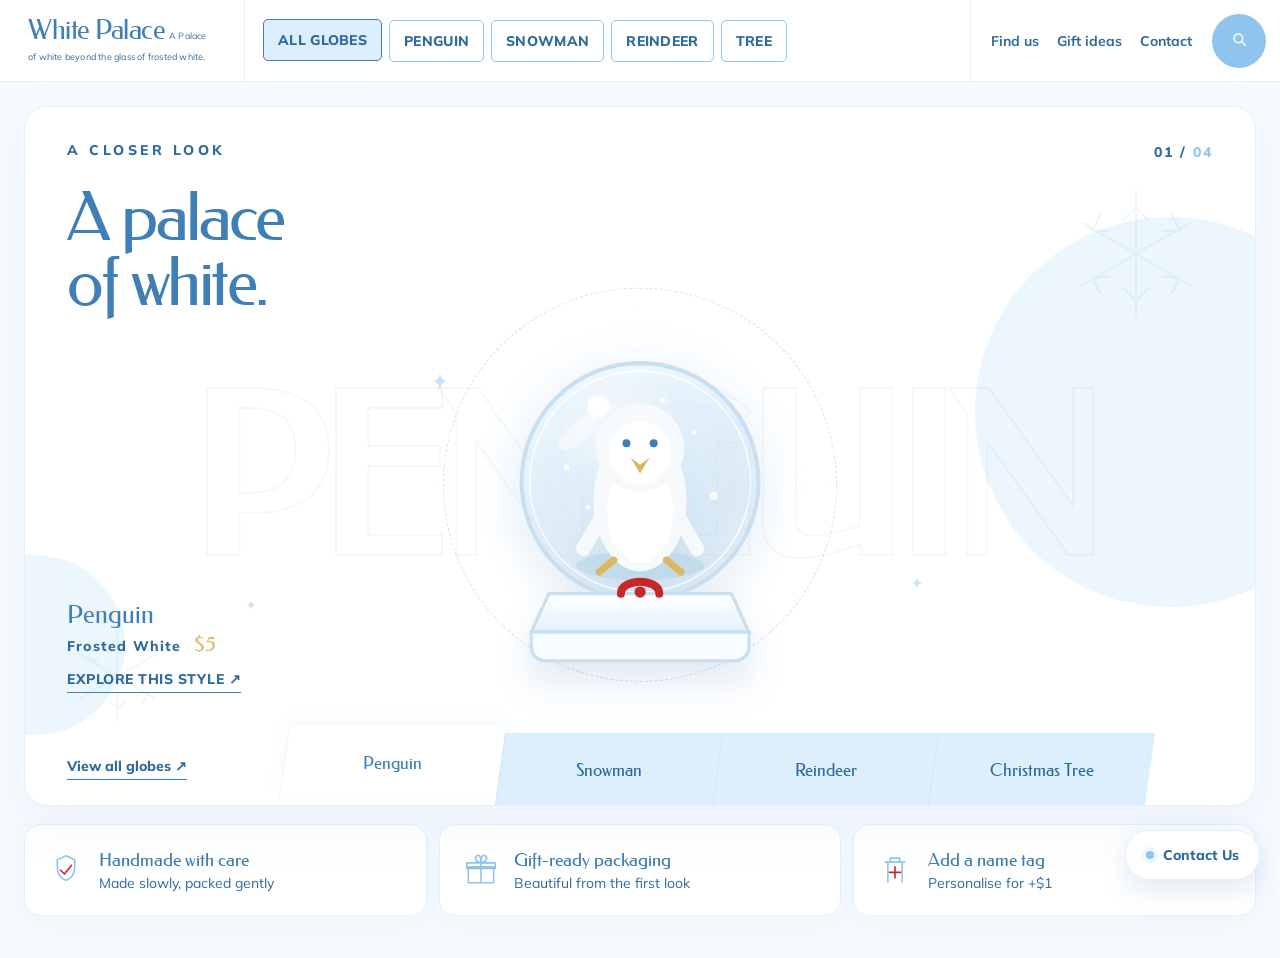
==== index.html @ bd2ee384 "Initial Commit" ====
<!DOCTYPE html>
<html lang="en">
<head>
  <meta charset="UTF-8">
  <meta name="viewport" content="width=device-width, initial-scale=1.0">
  <meta name="theme-color" content="#F7FBFF">
  <title>White Palace | Handmade Snow Globes</title>

  <!-- Google Fonts: edit these names if you choose different fonts -->
  <link rel="preconnect" href="https://fonts.googleapis.com">
  <link rel="preconnect" href="https://fonts.gstatic.com" crossorigin>
  <link href="https://fonts.googleapis.com/css2?family=Federo&family=Mulish:wght@400;600;700;800&display=swap" rel="stylesheet">

  <style>
    /* =========================================================
       EDIT COLOURS HERE
       ========================================================= */
    :root {
      --page: #F7FBFF;
      --white: #FFFFFF;
      --text: #3F7FB5;
      --text-small: #2F6A9C;
      --accent: #8FC4EE;
      --pale: #DDEEFC;
      --border: #E3F1FC;
      --red: #C62828;
      --gold: #D9B85F;
      --nav-height: 82px;
    }

    * { box-sizing: border-box; }

    html { scroll-behavior: smooth; }

    body {
      margin: 0;
      min-width: 320px;
      min-height: 100vh;
      overflow-x: hidden;
      background: var(--page);
      color: var(--text);
      font-family: "Mulish", Arial, sans-serif;
      font-size: 16px;
      -webkit-font-smoothing: antialiased;
    }

    button, select, a { font: inherit; }
    button, a, select { -webkit-tap-highlight-color: transparent; }
    a { color: inherit; text-decoration: none; }

    :focus-visible {
      outline: 3px solid rgba(143, 196, 238, 0.72);
      outline-offset: 3px;
    }

    /* Falling snow */
    .page-snow {
      position: fixed;
      inset: 0;
      z-index: 20;
      overflow: hidden;
      pointer-events: none;
    }

    .page-snow i {
      position: absolute;
      top: -18px;
      left: var(--left);
      width: var(--size);
      height: var(--size);
      border-radius: 50%;
      background: rgba(255, 255, 255, 0.95);
      box-shadow: 0 0 7px rgba(143, 196, 238, 0.7);
      animation: fall var(--duration) linear infinite;
      animation-delay: var(--delay);
    }

    .page-snow i:nth-child(3n) { background: rgba(143, 196, 238, 0.72); }

    @keyframes fall {
      to { transform: translate3d(var(--drift), 105vh, 0) rotate(180deg); }
    }

    /* =========================================================
       TOP NAVIGATION
       ========================================================= */
    .topbar {
      position: relative;
      z-index: 30;
      height: var(--nav-height);
      display: flex;
      align-items: stretch;
      background: rgba(255, 255, 255, 0.94);
      border-bottom: 1px solid var(--border);
    }

    .brand {
      width: 245px;
      min-width: 245px;
      display: grid;
      align-content: center;
      justify-content: start;
      padding: 0 28px;
      border-right: 1px solid var(--border);
    }

    .brand-name {
      color: var(--text);
      font-family: "Federo", Georgia, serif;
      font-size: 27px;
      line-height: 1;
      letter-spacing: -0.5px;
      white-space: nowrap;
    }

    .brand-slogan {
      max-width: 190px;
      margin-top: 7px;
      color: var(--text-small);
      font-size: 9px;
      line-height: 1.25;
      letter-spacing: 0.2px;
    }

    .category-nav {
      display: flex;
      align-items: center;
      gap: 7px;
      padding: 0 18px;
      overflow-x: auto;
      scrollbar-width: none;
    }

    .category-nav::-webkit-scrollbar { display: none; }

    .nav-box {
      height: 42px;
      padding: 0 14px;
      border: 1px solid var(--accent);
      border-radius: 5px;
      background: var(--white);
      color: var(--text-small);
      font-size: 14px;
      font-weight: 800;
      letter-spacing: 0.3px;
      white-space: nowrap;
      cursor: pointer;
      transition: 180ms ease;
    }

    .nav-box:hover,
    .nav-box.active {
      border-color: var(--text);
      background: var(--pale);
      color: var(--text-small);
      transform: translateY(-1px);
    }

    .utility {
      margin-left: auto;
      display: flex;
      align-items: stretch;
    }

    .utility-links {
      display: flex;
      align-items: center;
      gap: 18px;
      padding: 0 20px;
      border-left: 1px solid var(--border);
    }

    .utility-links a {
      color: var(--text-small);
      font-size: 14px;
      font-weight: 700;
      white-space: nowrap;
      transition: color 180ms ease;
    }

    .utility-links a:hover { color: var(--text); }

    .search {
      width: 54px;
      height: 54px;
      align-self: center;
      margin-right: 14px;
      border: 0;
      border-radius: 50%;
      background: var(--accent);
      color: var(--white);
      cursor: pointer;
      font-size: 21px;
      transition: 180ms ease;
    }

    .search:hover {
      background: #74b2e5;
      transform: rotate(-8deg) scale(1.04);
    }

    /* =========================================================
       HERO
       ========================================================= */
    .hero {
      position: relative;
      z-index: 2;
      width: calc(100% - 48px);
      max-width: 1440px;
      height: 700px;
      margin: 24px auto 0;
      overflow: hidden;
      border: 1px solid var(--border);
      border-radius: 24px;
      background: var(--white);
      box-shadow: 0 18px 55px rgba(74, 139, 188, 0.08);
    }

    .hero-circle,
    .hero-circle-small {
      position: absolute;
      z-index: 0;
      border-radius: 50%;
      background: rgba(221, 238, 252, 0.55);
    }

    .hero-circle {
      width: 390px;
      height: 390px;
      right: -110px;
      top: 110px;
    }

    .hero-circle-small {
      width: 180px;
      height: 180px;
      left: -80px;
      bottom: 70px;
    }

    .corner-snowflake {
      position: absolute;
      z-index: 1;
      width: 150px;
      height: 150px;
      color: var(--accent);
      opacity: 0.14;
      pointer-events: none;
    }

    .corner-snowflake.top { top: 72px; right: 44px; }
    .corner-snowflake.bottom { bottom: 76px; left: 40px; width: 105px; height: 105px; }

    .sparkle {
      position: absolute;
      z-index: 1;
      width: 18px;
      height: 18px;
      opacity: 0.5;
    }

    .sparkle.one { left: 33%; top: 38%; }
    .sparkle.two { right: 27%; bottom: 31%; width: 12px; height: 12px; }
    .sparkle.three { left: 18%; bottom: 28%; width: 10px; height: 10px; }

    .hero-label {
      position: absolute;
      z-index: 8;
      top: 34px;
      left: 42px;
      color: var(--text-small);
      font-size: 14px;
      font-weight: 800;
      letter-spacing: 3.5px;
    }

    .headline {
      position: absolute;
      z-index: 8;
      top: 78px;
      left: 42px;
      max-width: 580px;
      margin: 0;
      color: var(--text);
      font-family: "Federo", Georgia, serif;
      font-size: clamp(48px, 5.2vw, 78px);
      line-height: 0.98;
      font-weight: 400;
      letter-spacing: -2.5px;
    }

    .counter {
      position: absolute;
      z-index: 8;
      top: 36px;
      right: 42px;
      color: var(--text-small);
      font-size: 14px;
      font-weight: 800;
      letter-spacing: 2px;
    }

    .counter span:last-child { color: var(--accent); }

    .outline-word {
      position: absolute;
      z-index: 1;
      left: 50%;
      top: 54%;
      margin: 0;
      transform: translate(-50%, -50%);
      color: transparent;
      -webkit-text-stroke: 2px rgba(63, 127, 181, 0.055);
      font-family: "Federo", Georgia, serif;
      font-size: clamp(150px, 17vw, 260px);
      line-height: 1;
      letter-spacing: -10px;
      text-transform: uppercase;
      white-space: nowrap;
      user-select: none;
      transition: opacity 280ms ease, transform 420ms cubic-bezier(.2,.7,.2,1);
    }

    .outline-word.changing {
      opacity: 0;
      transform: translate(-50%, -44%);
    }

    .product-stage {
      position: absolute;
      z-index: 4;
      left: 50%;
      top: 50%;
      width: 410px;
      height: 410px;
      transform: translate(-50%, -43%);
      display: grid;
      place-items: center;
    }

    .glow {
      position: absolute;
      width: 78%;
      aspect-ratio: 1;
      border-radius: 50%;
      background: radial-gradient(circle,
        rgba(177, 214, 240, 0.48) 0,
        rgba(221, 238, 252, 0.28) 48%,
        transparent 72%);
      filter: blur(8px);
    }

    .dial {
      position: absolute;
      inset: 2%;
      border: 1px dashed rgba(63, 127, 181, 0.23);
      border-radius: 50%;
    }

    .dial::before,
    .dial::after {
      content: "";
      position: absolute;
      top: 50%;
      left: -8px;
      width: calc(100% + 16px);
      height: 1px;
      background: repeating-linear-gradient(90deg,
        rgba(63,127,181,0.24) 0 1px,
        transparent 1px 23px);
    }

    .dial::after { transform: rotate(90deg); }

    .globe-art {
      position: relative;
      z-index: 3;
      width: 82%;
      height: 82%;
      display: grid;
      place-items: center;
      transition: opacity 260ms ease, transform 420ms cubic-bezier(.2,.7,.2,1);
      filter: drop-shadow(0 20px 18px rgba(63, 127, 181, 0.16));
    }

    .globe-art.changing {
      opacity: 0;
      transform: translateY(14px) scale(0.96);
    }

    .globe-art svg {
      width: 100%;
      height: 100%;
      overflow: visible;
    }

    .globe-art img {
      width: 100%;
      height: 100%;
      object-fit: contain;
    }

    .product-info {
      position: absolute;
      z-index: 8;
      left: 42px;
      bottom: 112px;
      min-width: 260px;
    }

    .product-name {
      display: block;
      margin-bottom: 5px;
      color: var(--text);
      font-family: "Federo", Georgia, serif;
      font-size: 25px;
      line-height: 1;
    }

    .product-meta {
      display: flex;
      align-items: baseline;
      gap: 12px;
      margin-bottom: 12px;
      color: var(--text-small);
    }

    .variant {
      font-size: 14px;
      font-weight: 800;
      letter-spacing: 1.2px;
    }

    .price {
      color: var(--gold);
      font-family: "Federo", Georgia, serif;
      font-size: 21px;
    }

    .explore {
      display: inline-block;
      padding-bottom: 4px;
      border-bottom: 1px solid var(--text);
      color: var(--text-small);
      font-size: 14px;
      font-weight: 800;
      letter-spacing: 0.5px;
      transition: 180ms ease;
    }

    .explore:hover {
      color: var(--text);
      border-color: var(--accent);
    }

    /* Bottom slanted tabs */
    .bottom-area {
      position: absolute;
      z-index: 10;
      left: 0;
      right: 0;
      bottom: 0;
    }

    .tabs {
      width: calc(79% - 105px);
      height: 72px;
      margin-left: 21%;
      margin-right: 105px;
      display: grid;
      grid-template-columns: repeat(4, 1fr);
    }

    .tab {
      position: relative;
      border: 0;
      border-left: 1px solid rgba(63,127,181,0.08);
      margin: 0;
      background: var(--pale);
      color: var(--text-small);
      cursor: pointer;
      font-family: "Federo", Georgia, serif;
      font-size: 17px;
      text-align: center;
      transform: skewX(-8deg);
      transition: 180ms ease;
    }

    .tab span {
      display: block;
      transform: skewX(8deg);
    }

    .tab:hover { background: #CDE3F8; }

    .tab.active {
      background: var(--white);
      color: var(--text);
      transform: skewX(-8deg) translateY(-7px);
      box-shadow: 0 -6px 18px rgba(63,127,181,0.05);
    }

    .view-all {
      position: absolute;
      z-index: 12;
      left: 42px;
      bottom: 25px;
      color: var(--text-small);
      font-size: 14px;
      font-weight: 800;
      border-bottom: 1px solid var(--text);
      padding-bottom: 4px;
      transition: 180ms ease;
    }

    .view-all:hover { color: var(--text); border-color: var(--accent); }

    .contact {
      position: fixed;
      z-index: 50;
      right: 20px;
      bottom: 20px;
      height: 50px;
      display: flex;
      align-items: center;
      gap: 9px;
      padding: 0 20px;
      border: 1px solid var(--border);
      border-radius: 28px;
      background: var(--white);
      color: var(--text-small);
      box-shadow: 0 10px 28px rgba(63,127,181,0.16);
      font-size: 14px;
      font-weight: 800;
      cursor: pointer;
      transition: 180ms ease;
    }

    .contact::before {
      content: "";
      width: 8px;
      height: 8px;
      border-radius: 50%;
      background: var(--accent);
      box-shadow: 0 0 0 4px rgba(143,196,238,0.16);
    }

    .contact:hover { transform: translateY(-3px); border-color: var(--accent); }

    /* =========================================================
       FEATURE CARDS
       ========================================================= */
    .features {
      width: calc(100% - 48px);
      max-width: 1440px;
      margin: 18px auto 42px;
      display: grid;
      grid-template-columns: repeat(3, 1fr);
      gap: 12px;
    }

    .feature-card {
      min-height: 92px;
      display: flex;
      align-items: center;
      gap: 14px;
      padding: 18px 22px;
      border: 1px solid var(--border);
      border-radius: 16px;
      background: var(--white);
      color: var(--text-small);
      box-shadow: 0 10px 28px rgba(63,127,181,0.05);
    }

    .feature-card svg {
      width: 38px;
      height: 38px;
      flex: 0 0 auto;
      color: var(--accent);
    }

    .feature-card strong {
      display: block;
      color: var(--text);
      font-family: "Federo", Georgia, serif;
      font-size: 18px;
      font-weight: 400;
    }

    .feature-card span {
      display: block;
      margin-top: 3px;
      font-size: 14px;
    }

    @media (max-width: 1180px) {
      .brand { width: 210px; min-width: 210px; padding-inline: 20px; }
      .brand-slogan { max-width: 170px; }
      .category-nav { padding-inline: 10px; }
      .nav-box { padding-inline: 9px; }
      .utility-links { gap: 12px; padding-inline: 12px; }
      .headline { font-size: clamp(48px, 6.2vw, 70px); }
    }

    @media (max-width: 980px) {
      .topbar { height: auto; min-height: var(--nav-height); flex-wrap: wrap; }
      .brand { height: var(--nav-height); }
      .category-nav { order: 3; width: 100%; height: 54px; border-top: 1px solid var(--border); }
      .utility { height: var(--nav-height); }
      .utility-links { display: none; }
      .hero { height: 720px; }
      .headline { max-width: 440px; }
      .product-stage { top: 52%; }
      .tabs { width: calc(100% - 105px); margin-left: 0; }
    }

    @media (max-width: 700px) {
      :root { --nav-height: 70px; }
      .topbar { position: relative; }
      .brand { width: 180px; min-width: 180px; padding-left: 16px; }
      .brand-name { font-size: 23px; }
      .brand-slogan { max-width: 150px; font-size: 8px; }
      .search { width: 48px; height: 48px; margin-right: 10px; }
      .nav-box { height: 38px; font-size: 14px; }

      .hero {
        width: calc(100% - 20px);
        height: 760px;
        margin-top: 10px;
        border-radius: 18px;
      }
      .hero-label { top: 26px; left: 22px; }
      .counter { top: 27px; right: 22px; }
      .headline {
        top: 66px;
        left: 22px;
        max-width: 330px;
        font-size: 48px;
        letter-spacing: -1.5px;
      }
      .corner-snowflake.top { width: 100px; height: 100px; right: 10px; }
      .outline-word { top: 48%; font-size: clamp(105px, 31vw, 150px); }
      .product-stage {
        top: 47%;
        width: 360px;
        height: 360px;
      }
      .product-info {
        left: 22px;
        bottom: 104px;
      }
      .tabs {
        width: 100%;
        height: 64px;
        margin: 0;
        padding-right: 125px;
      }
      .tab { font-size: 14px; }
      .view-all { left: 22px; bottom: 20px; }
      .features {
        width: calc(100% - 20px);
        grid-template-columns: 1fr;
      }
    }

    @media (max-width: 420px) {
      .brand { width: 160px; min-width: 160px; }
      .brand-name { font-size: 20px; }
      .brand-slogan { max-width: 140px; }
      .utility { margin-left: auto; }
      .search { width: 44px; height: 44px; }

      .hero { height: 730px; }
      .headline {
        max-width: 310px;
        font-size: 42px;
      }
      .product-stage {
        top: 48%;
        width: 330px;
        height: 330px;
      }
      .product-info { bottom: 94px; }
      .product-name { font-size: 22px; }
      .variant { font-size: 12px; }
      .tabs {
        height: 58px;
        padding-right: 125px;
      }
      .tab { font-size: 11px; }
      .view-all { display: none; }
      .contact {
        right: 10px;
        bottom: 10px;
        height: 46px;
        padding-inline: 15px;
      }
    }

    @media (prefers-reduced-motion: reduce) {
      html { scroll-behavior: auto; }
      .page-snow { display: none; }
      .globe-art, .outline-word, .tab { transition: none; }
    }
  </style>
</head>

<body>
  <!-- Subtle falling page snow -->
  <div class="page-snow" aria-hidden="true">
    <i style="--left:3%;--size:3px;--duration:13s;--delay:-4s;--drift:25px"></i>
    <i style="--left:9%;--size:5px;--duration:11s;--delay:-8s;--drift:-18px"></i>
    <i style="--left:15%;--size:3px;--duration:15s;--delay:-2s;--drift:34px"></i>
    <i style="--left:21%;--size:4px;--duration:10s;--delay:-7s;--drift:-22px"></i>
    <i style="--left:28%;--size:3px;--duration:14s;--delay:-10s;--drift:16px"></i>
    <i style="--left:34%;--size:5px;--duration:9s;--delay:-3s;--drift:-30px"></i>
    <i style="--left:41%;--size:3px;--duration:16s;--delay:-12s;--drift:28px"></i>
    <i style="--left:48%;--size:4px;--duration:12s;--delay:-5s;--drift:-15px"></i>
    <i style="--left:55%;--size:3px;--duration:14s;--delay:-9s;--drift:33px"></i>
    <i style="--left:62%;--size:5px;--duration:10s;--delay:-1s;--drift:-26px"></i>
    <i style="--left:69%;--size:3px;--duration:15s;--delay:-6s;--drift:20px"></i>
    <i style="--left:76%;--size:4px;--duration:12s;--delay:-11s;--drift:-34px"></i>
    <i style="--left:83%;--size:3px;--duration:9s;--delay:-4s;--drift:27px"></i>
    <i style="--left:91%;--size:5px;--duration:14s;--delay:-8s;--drift:-19px"></i>
    <i style="--left:97%;--size:3px;--duration:11s;--delay:-2s;--drift:30px"></i>
  </div>

  <header class="topbar">
    <!-- EDIT BRAND NAME AND SLOGAN HERE -->
    <a class="brand" href="#" aria-label="White Palace home">
      <div>
        <span class="brand-name">White Palace</span>
        <span class="brand-slogan">A Palace of white beyond the glass of frosted white.</span>
      </div>
    </a>

    <!-- EDIT NAVIGATION LABELS HERE -->
    <nav class="category-nav" aria-label="Globe categories">
      <button class="nav-box active" type="button" data-index="0">ALL GLOBES</button>
      <button class="nav-box" type="button" data-index="0">PENGUIN</button>
      <button class="nav-box" type="button" data-index="1">SNOWMAN</button>
      <button class="nav-box" type="button" data-index="2">REINDEER</button>
      <button class="nav-box" type="button" data-index="3">TREE</button>
    </nav>

    <div class="utility">
      <nav class="utility-links" aria-label="Utility navigation">
        <a href="#find">Find us</a>
        <a href="#gifts">Gift ideas</a>
        <a href="#contact">Contact</a>
      </nav>
      <button class="search" type="button" aria-label="Search">
        <svg width="19" height="19" viewBox="0 0 24 24" fill="none" aria-hidden="true">
          <circle cx="10.5" cy="10.5" r="5.5" stroke="currentColor" stroke-width="1.8"/>
          <path d="M15 15l4.5 4.5" stroke="currentColor" stroke-width="1.8" stroke-linecap="round"/>
        </svg>
      </button>
    </div>
  </header>

  <main>
    <section class="hero" id="hero" aria-label="Featured snow globes">
      <div class="hero-circle" aria-hidden="true"></div>
      <div class="hero-circle-small" aria-hidden="true"></div>

      <!-- Corner line-art snowflakes; edit size, position or opacity in CSS -->
      <svg class="corner-snowflake top" viewBox="0 0 100 100" fill="none" aria-hidden="true">
        <g stroke="currentColor" stroke-width="1.5" stroke-linecap="round">
          <path d="M50 8v84M14 29l72 42M14 71l72-42"/>
          <path d="M50 19l-8 8m8-8l8 8M50 81l-8-8m8 8l8-8M21 34l11 1m-11-1l5-10M79 66l-11-1m11 1l-5 10M21 66l11-1m-11 1l5 10M79 34l-11 1m11-1l-5-10"/>
        </g>
      </svg>
      <svg class="corner-snowflake bottom" viewBox="0 0 100 100" fill="none" aria-hidden="true">
        <g stroke="currentColor" stroke-width="1.5" stroke-linecap="round">
          <path d="M50 8v84M14 29l72 42M14 71l72-42"/>
          <path d="M50 19l-8 8m8-8l8 8M50 81l-8-8m8 8l8-8M21 34l11 1m-11-1l5-10M79 66l-11-1m11 1l-5 10"/>
        </g>
      </svg>

      <svg class="sparkle one" viewBox="0 0 20 20" aria-hidden="true">
        <path d="M10 1c.8 5.7 3.3 8.2 9 9-5.7.8-8.2 3.3-9 9-.8-5.7-3.3-8.2-9-9 5.7-.8 8.2-3.3 9-9z" fill="#8FC4EE"/>
      </svg>
      <svg class="sparkle two" viewBox="0 0 20 20" aria-hidden="true">
        <path d="M10 1c.8 5.7 3.3 8.2 9 9-5.7.8-8.2 3.3-9 9-.8-5.7-3.3-8.2-9-9 5.7-.8 8.2-3.3 9-9z" fill="#8FC4EE"/>
      </svg>
      <svg class="sparkle three" viewBox="0 0 20 20" aria-hidden="true">
        <path d="M10 1c.8 5.7 3.3 8.2 9 9-5.7.8-8.2 3.3-9 9-.8-5.7-3.3-8.2-9-9 5.7-.8 8.2-3.3 9-9z" fill="#8FC4EE"/>
      </svg>

      <!-- EDIT HERO LABEL AND HEADLINE HERE -->
      <div class="hero-label">A CLOSER LOOK</div>
      <h1 class="headline">A palace<br>of white.</h1>
      <div class="counter" aria-live="polite"><span id="counterCurrent">01</span> / <span id="counterTotal">04</span></div>

      <!-- Giant background word; never overlaps the headline -->
      <h2 class="outline-word" id="outlineWord" aria-hidden="true">PENGUIN</h2>

      <div class="product-stage" aria-live="polite">
        <div class="glow" aria-hidden="true"></div>
        <div class="dial" aria-hidden="true"></div>
        <div class="globe-art" id="globeArt">
          <!-- The initial SVG is also generated by JavaScript below. -->
        </div>
      </div>

      <!-- EDIT PRODUCT DATA (NAME, VARIANT, PRICE, IMAGES) IN JS BELOW -->
      <div class="product-info">
        <span class="product-name" id="productName">Penguin</span>
        <div class="product-meta">
          <span class="variant" id="variantName">Frosted White</span>
          <span class="price" id="price">$5</span>
        </div>
        <a class="explore" href="#" id="exploreLink">EXPLORE THIS STYLE ↗</a>
      </div>

      <div class="bottom-area">
        <!-- EDIT TAB LABELS HERE -->
        <nav class="tabs" aria-label="Choose a snow globe">
          <button class="tab active" type="button" data-index="0" aria-label="Show Penguin globe"><span>Penguin</span></button>
          <button class="tab" type="button" data-index="1" aria-label="Show Snowman globe"><span>Snowman</span></button>
          <button class="tab" type="button" data-index="2" aria-label="Show Reindeer globe"><span>Reindeer</span></button>
          <button class="tab" type="button" data-index="3" aria-label="Show Christmas Tree globe"><span>Christmas Tree</span></button>
        </nav>
        <a class="view-all" href="#">View all globes ↗</a>
      </div>
    </section>

    <!-- EDIT FEATURE CARD TEXT HERE -->
    <section class="features" aria-label="Product benefits">
      <article class="feature-card">
        <svg viewBox="0 0 48 48" fill="none" aria-hidden="true">
          <path d="M24 6l11 5v9c0 9-4.8 15-11 17-6.2-2-11-8-11-17v-9l11-5z" stroke="currentColor" stroke-width="2"/>
          <path d="M17 24l5 5 9-11" stroke="#C62828" stroke-width="2" stroke-linecap="round" stroke-linejoin="round"/>
        </svg>
        <div><strong>Handmade with care</strong><span>Made slowly, packed gently</span></div>
      </article>
      <article class="feature-card">
        <svg viewBox="0 0 48 48" fill="none" aria-hidden="true">
          <path d="M8 20h32v20H8zM6 15h36v7H6zM24 15v25M24 15c-7-1-9-7-5-9 4-2 5 3 5 9zm0 0c7-1 9-7 5-9-4-2-5 3-5 9z" stroke="currentColor" stroke-width="2" stroke-linejoin="round"/>
        </svg>
        <div><strong>Gift-ready packaging</strong><span>Beautiful from the first look</span></div>
      </article>
      <article class="feature-card">
        <svg viewBox="0 0 48 48" fill="none" aria-hidden="true">
          <path d="M15 40V14h18v26M11 14h26M18 9h12v5H18z" stroke="currentColor" stroke-width="2" stroke-linejoin="round"/>
          <path d="M24 20v14M17 27h14" stroke="#C62828" stroke-width="2" stroke-linecap="round"/>
        </svg>
        <div><strong>Add a name tag</strong><span>Personalise for +$1</span></div>
      </article>
    </section>
  </main>

  <!-- EDIT CONTACT BUTTON TEXT HERE -->
  <button class="contact" id="contact" type="button">Contact Us</button>

  <script>
    /* =========================================================
       EDIT PRODUCT TEXT, PRICES AND IMAGES HERE

       Set "image" to "img/penguin.png" to use a real photo.
       Leave it null to draw the clean inline SVG shown below.
       ========================================================= */
    const products = [
      {
        name: "Penguin",
        outline: "PENGUIN",
        variant: "Frosted White",
        price: "$5",
        image: null,
        alt: "Handmade penguin snow globe"
      },
      {
        name: "Snowman",
        outline: "SNOWMAN",
        variant: "Classic Snow",
        price: "$5",
        image: null,
        alt: "Handmade snowman snow globe"
      },
      {
        name: "Reindeer",
        outline: "REINDEER",
        variant: "Woodland White",
        price: "$6",
        image: null,
        alt: "Handmade reindeer snow globe"
      },
      {
        name: "Christmas Tree",
        outline: "TREE",
        variant: "Pine &amp; Pearl",
        price: "$6",
        image: null,
        alt: "Handmade Christmas tree snow globe"
      }
    ];

    const globeArt = document.getElementById("globeArt");
    const outlineWord = document.getElementById("outlineWord");
    const productName = document.getElementById("productName");
    const variantName = document.getElementById("variantName");
    const price = document.getElementById("price");
    const counterCurrent = document.getElementById("counterCurrent");
    const tabs = [...document.querySelectorAll(".tab")];
    const navButtons = [...document.querySelectorAll(".nav-box")];
    const hero = document.getElementById("hero");

    function globeShell(inner) {
      return `
        <svg viewBox="0 0 420 460" role="img" aria-hidden="true" xmlns="http://www.w3.org/2000/svg">
          <defs>
            <radialGradient id="glass" cx="38%" cy="28%" r="72%">
              <stop offset="0" stop-color="#FFFFFF" stop-opacity=".82"/>
              <stop offset=".55" stop-color="#DDF0FB" stop-opacity=".42"/>
              <stop offset="1" stop-color="#AFCFE5" stop-opacity=".24"/>
            </radialGradient>
            <linearGradient id="base" x1="0" y1="0" x2="0" y2="1">
              <stop offset="0" stop-color="#FFFFFF"/>
              <stop offset="1" stop-color="#E3F1FC"/>
            </linearGradient>
            <clipPath id="sphereClip"><circle cx="210" cy="206" r="146"/></clipPath>
          </defs>
          <ellipse cx="210" cy="410" rx="116" ry="18" fill="#76A6C5" opacity=".12"/>
          <circle cx="210" cy="206" r="148" fill="url(#glass)" stroke="#C8DFF1" stroke-width="5"/>
          <circle cx="210" cy="206" r="138" fill="none" stroke="#FFFFFF" stroke-opacity=".82" stroke-width="2"/>
          <g clip-path="url(#sphereClip)">
            <circle cx="158" cy="112" r="14" fill="#FFFFFF" opacity=".9"/>
            <ellipse cx="132" cy="145" rx="30" ry="12" fill="#FFFFFF" opacity=".42" transform="rotate(-42 132 145)"/>
            ${inner}
            <g fill="#FFFFFF" opacity=".82">
              <circle cx="118" cy="188" r="4"/><circle cx="278" cy="145" r="3"/>
              <circle cx="302" cy="224" r="5"/><circle cx="145" cy="238" r="3"/>
              <circle cx="238" cy="104" r="3.5"/><circle cx="176" cy="155" r="2.5"/>
            </g>
          </g>
          <path d="M96 346h228l22 48H74z" fill="url(#base)" stroke="#C8DFF1" stroke-width="4"/>
          <path d="M74 394h272v18c0 10-8 18-18 18H92c-10 0-18-8-18-18z" fill="#F8FCFF" stroke="#C8DFF1" stroke-width="4"/>
          <path d="M186 346c0-20 48-20 48 0" fill="none" stroke="#C62828" stroke-width="10" stroke-linecap="round"/>
          <circle cx="210" cy="344" r="7" fill="#C62828"/>
        </svg>`;
    }

    function penguinSvg() {
      return globeShell(`
        <ellipse cx="210" cy="311" rx="80" ry="18" fill="#B8D5E7" opacity=".62"/>
        <ellipse cx="210" cy="230" rx="58" ry="88" fill="#F7FAFC"/>
        <ellipse cx="210" cy="245" rx="42" ry="62" fill="#FFFFFF"/>
        <circle cx="210" cy="164" r="55" fill="#F7FAFC"/>
        <circle cx="210" cy="170" r="39" fill="#FFFFFF"/>
        <circle cx="193" cy="158" r="5" fill="#3F7FB5"/>
        <circle cx="227" cy="158" r="5" fill="#3F7FB5"/>
        <path d="M198 176l12 9 12-9-12 20z" fill="#D9B85F"/>
        <path d="M161 252l-22 38M259 252l22 38" stroke="#F7FAFC" stroke-width="18" stroke-linecap="round"/>
        <path d="M177 304l-18 15M243 304l18 15" stroke="#D9B85F" stroke-width="9" stroke-linecap="round"/>
      `);
    }

    function snowmanSvg() {
      return globeShell(`
        <ellipse cx="210" cy="314" rx="84" ry="16" fill="#B8D5E7" opacity=".62"/>
        <circle cx="210" cy="275" r="67" fill="#FFFFFF"/>
        <circle cx="210" cy="190" r="52" fill="#FFFFFF"/>
        <circle cx="210" cy="126" r="43" fill="#FFFFFF"/>
        <path d="M166 126h88" stroke="#6F95B1" stroke-width="8" stroke-linecap="round"/>
        <path d="M179 89h62v38h-62z" fill="#EEF6FB" stroke="#A4C5DC" stroke-width="3"/>
        <circle cx="194" cy="121" r="4" fill="#3F7FB5"/>
        <circle cx="226" cy="121" r="4" fill="#3F7FB5"/>
        <path d="M210 130l24 8-24 7z" fill="#D9B85F"/>
        <circle cx="210" cy="183" r="5" fill="#2F6A9C"/>
        <circle cx="210" cy="210" r="5" fill="#2F6A9C"/>
        <path d="M145 245l-30-18M275 245l30-18" stroke="#FFFFFF" stroke-width="10" stroke-linecap="round"/>
      `);
    }

    function reindeerSvg() {
      return globeShell(`
        <ellipse cx="210" cy="312" rx="88" ry="17" fill="#B8D5E7" opacity=".62"/>
        <ellipse cx="210" cy="248" rx="72" ry="66" fill="#A97961"/>
        <ellipse cx="210" cy="166" rx="48" ry="56" fill="#B88770"/>
        <ellipse cx="210" cy="238" rx="31" ry="38" fill="#D5B39E"/>
        <circle cx="194" cy="158" r="5" fill="#3F4D58"/>
        <circle cx="226" cy="158" r="5" fill="#3F4D58"/>
        <ellipse cx="210" cy="184" rx="11" ry="9" fill="#3F4D58"/>
        <path d="M174 130l-20-32M246 130l20-32" stroke="#7F604F" stroke-width="7" stroke-linecap="round"/>
        <path d="M155 98l-16-12M265 98l16-12M155 98l-6-18M265 98l6-18" stroke="#7F604F" stroke-width="6" stroke-linecap="round"/>
        <circle cx="210" cy="219" r="8" fill="#C62828"/>
        <circle cx="210" cy="219" r="5" fill="#D99A9A"/>
      `);
    }

    function treeSvg() {
      return globeShell(`
        <ellipse cx="210" cy="314" rx="88" ry="17" fill="#B8D5E7" opacity=".62"/>
        <rect x="198" y="286" width="24" height="38" rx="3" fill="#9C7455"/>
        <path d="M210 96l-72 136h144z" fill="#557F71"/>
        <path d="M210 138l-88 120h176z" fill="#668F7F"/>
        <path d="M210 178l-78 108h156z" fill="#739B8B"/>
        <circle cx="178" cy="205" r="7" fill="#D9B85F"/>
        <circle cx="238" cy="229" r="7" fill="#C62828"/>
        <circle cx="210" cy="274" r="7" fill="#D9B85F"/>
        <circle cx="165" cy="273" r="6" fill="#C62828"/>
        <circle cx="255" cy="274" r="6" fill="#D9B85F"/>
        <path d="M210 96l8 14h-16z" fill="#D9B85F"/>
      `);
    }

    const globeRenderers = [penguinSvg, snowmanSvg, reindeerSvg, treeSvg];
    let currentIndex = 0;
    let autoTimer = null;
    let paused = false;

    function renderProduct(index) {
      const product = products[index];
      if (!product) return;

      globeArt.classList.add("changing");
      outlineWord.classList.add("changing");

      window.setTimeout(() => {
        productName.textContent = product.name;
        outlineWord.textContent = product.outline;
        variantName.textContent = product.variant;
        price.textContent = product.price;
        counterCurrent.textContent = String(index + 1).padStart(2, "0");

        if (product.image) {
          globeArt.innerHTML = `<img src="${product.image}" alt="${product.alt}">`;
        } else {
          globeArt.innerHTML = globeRenderers[index]();
        }

        globeArt.classList.remove("changing");
        outlineWord.classList.remove("changing");
      }, 220);

      tabs.forEach((tab, tabIndex) => {
        const active = tabIndex === index;
        tab.classList.toggle("active", active);
        tab.setAttribute("aria-selected", String(active));
      });

      navButtons.forEach((button) => {
        button.classList.toggle("active",
          button.dataset.index === String(index) ||
          (button.textContent.trim() === "ALL GLOBES" && index === 0)
        );
      });

      currentIndex = index;
    }

    function startAutoAdvance() {
      window.clearInterval(autoTimer);
      autoTimer = window.setInterval(() => {
        if (!paused && !window.matchMedia("(prefers-reduced-motion: reduce)").matches) {
          renderProduct((currentIndex + 1) % products.length);
        }
      }, 6000);
    }

    tabs.forEach((tab) => {
      tab.addEventListener("click", () => {
        renderProduct(Number(tab.dataset.index));
        startAutoAdvance();
      });
    });

    navButtons.forEach((button) => {
      button.addEventListener("click", () => {
        renderProduct(Number(button.dataset.index));
        startAutoAdvance();
      });
    });

    hero.addEventListener("mouseenter", () => { paused = true; });
    hero.addEventListener("mouseleave", () => { paused = false; });
    hero.addEventListener("focusin", () => { paused = true; });
    hero.addEventListener("focusout", () => { paused = false; });

    document.addEventListener("keydown", (event) => {
      if (event.key === "ArrowRight") {
        renderProduct((currentIndex + 1) % products.length);
        startAutoAdvance();
      } else if (event.key === "ArrowLeft") {
        renderProduct((currentIndex - 1 + products.length) % products.length);
        startAutoAdvance();
      }
    });

    // Initial render
    globeArt.innerHTML = penguinSvg();
    startAutoAdvance();
  </script>
</body>
</html>
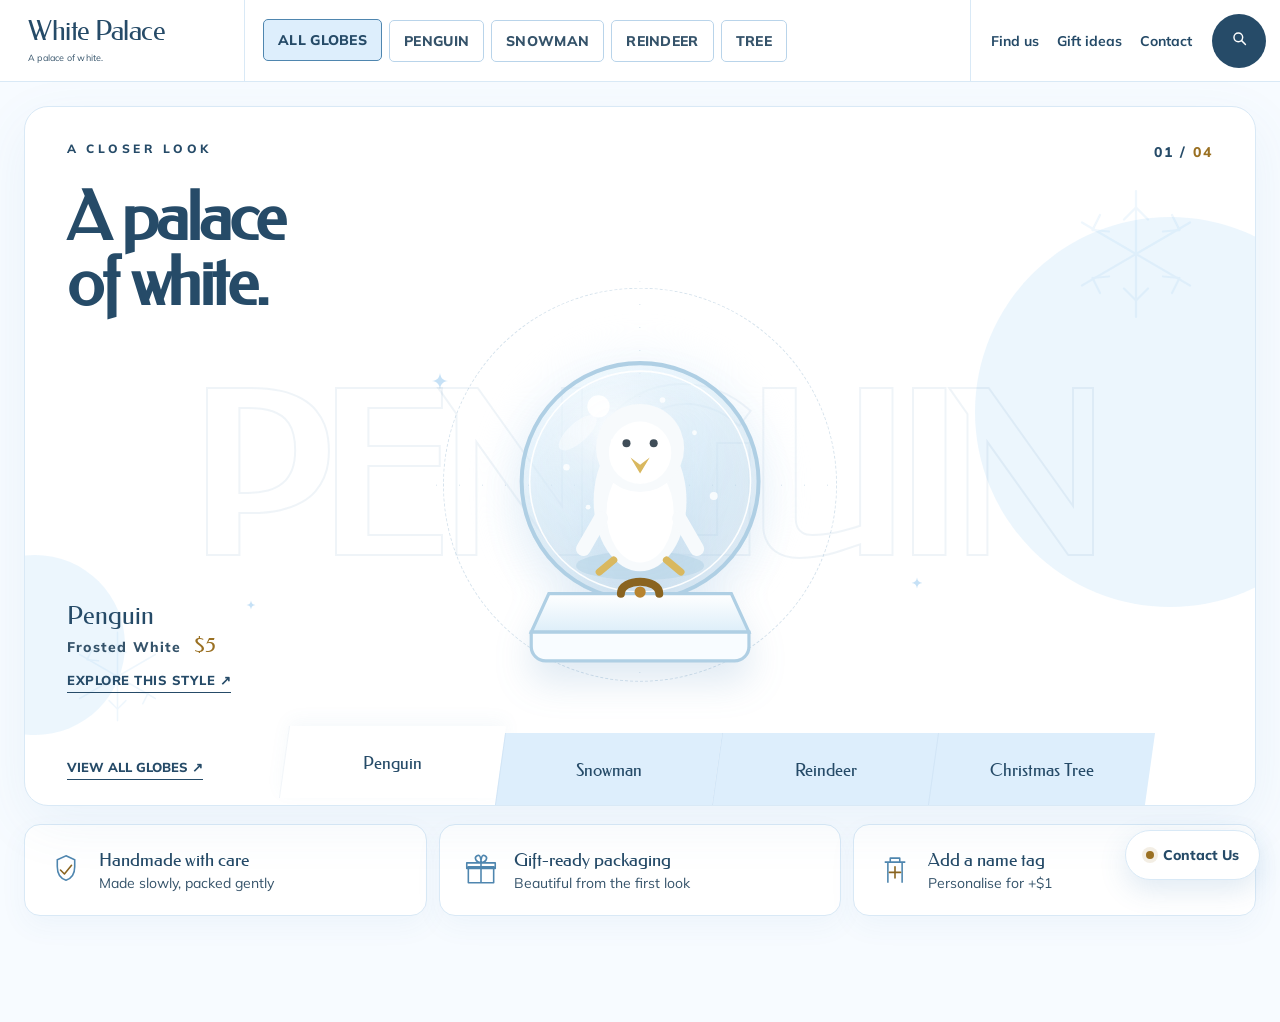
==== commit a1afc86e: "Split Index.html into different files" ====
--- a/index.html
+++ b/index.html
@@ -6,707 +6,13 @@
   <meta name="theme-color" content="#F7FBFF">
   <title>White Palace | Handmade Snow Globes</title>
 
-  <!-- Google Fonts: edit these names if you choose different fonts -->
   <link rel="preconnect" href="https://fonts.googleapis.com">
   <link rel="preconnect" href="https://fonts.gstatic.com" crossorigin>
   <link href="https://fonts.googleapis.com/css2?family=Federo&family=Mulish:wght@400;600;700;800&display=swap" rel="stylesheet">
-
-  <style>
-    /* =========================================================
-       EDIT COLOURS HERE
-       ========================================================= */
-    :root {
-      --page: #F7FBFF;
-      --white: #FFFFFF;
-      --text: #3F7FB5;
-      --text-small: #2F6A9C;
-      --accent: #8FC4EE;
-      --pale: #DDEEFC;
-      --border: #E3F1FC;
-      --red: #C62828;
-      --gold: #D9B85F;
-      --nav-height: 82px;
-    }
-
-    * { box-sizing: border-box; }
-
-    html { scroll-behavior: smooth; }
-
-    body {
-      margin: 0;
-      min-width: 320px;
-      min-height: 100vh;
-      overflow-x: hidden;
-      background: var(--page);
-      color: var(--text);
-      font-family: "Mulish", Arial, sans-serif;
-      font-size: 16px;
-      -webkit-font-smoothing: antialiased;
-    }
-
-    button, select, a { font: inherit; }
-    button, a, select { -webkit-tap-highlight-color: transparent; }
-    a { color: inherit; text-decoration: none; }
-
-    :focus-visible {
-      outline: 3px solid rgba(143, 196, 238, 0.72);
-      outline-offset: 3px;
-    }
-
-    /* Falling snow */
-    .page-snow {
-      position: fixed;
-      inset: 0;
-      z-index: 20;
-      overflow: hidden;
-      pointer-events: none;
-    }
-
-    .page-snow i {
-      position: absolute;
-      top: -18px;
-      left: var(--left);
-      width: var(--size);
-      height: var(--size);
-      border-radius: 50%;
-      background: rgba(255, 255, 255, 0.95);
-      box-shadow: 0 0 7px rgba(143, 196, 238, 0.7);
-      animation: fall var(--duration) linear infinite;
-      animation-delay: var(--delay);
-    }
-
-    .page-snow i:nth-child(3n) { background: rgba(143, 196, 238, 0.72); }
-
-    @keyframes fall {
-      to { transform: translate3d(var(--drift), 105vh, 0) rotate(180deg); }
-    }
-
-    /* =========================================================
-       TOP NAVIGATION
-       ========================================================= */
-    .topbar {
-      position: relative;
-      z-index: 30;
-      height: var(--nav-height);
-      display: flex;
-      align-items: stretch;
-      background: rgba(255, 255, 255, 0.94);
-      border-bottom: 1px solid var(--border);
-    }
-
-    .brand {
-      width: 245px;
-      min-width: 245px;
-      display: grid;
-      align-content: center;
-      justify-content: start;
-      padding: 0 28px;
-      border-right: 1px solid var(--border);
-    }
-
-    .brand-name {
-      color: var(--text);
-      font-family: "Federo", Georgia, serif;
-      font-size: 27px;
-      line-height: 1;
-      letter-spacing: -0.5px;
-      white-space: nowrap;
-    }
-
-    .brand-slogan {
-      max-width: 190px;
-      margin-top: 7px;
-      color: var(--text-small);
-      font-size: 9px;
-      line-height: 1.25;
-      letter-spacing: 0.2px;
-    }
-
-    .category-nav {
-      display: flex;
-      align-items: center;
-      gap: 7px;
-      padding: 0 18px;
-      overflow-x: auto;
-      scrollbar-width: none;
-    }
-
-    .category-nav::-webkit-scrollbar { display: none; }
-
-    .nav-box {
-      height: 42px;
-      padding: 0 14px;
-      border: 1px solid var(--accent);
-      border-radius: 5px;
-      background: var(--white);
-      color: var(--text-small);
-      font-size: 14px;
-      font-weight: 800;
-      letter-spacing: 0.3px;
-      white-space: nowrap;
-      cursor: pointer;
-      transition: 180ms ease;
-    }
-
-    .nav-box:hover,
-    .nav-box.active {
-      border-color: var(--text);
-      background: var(--pale);
-      color: var(--text-small);
-      transform: translateY(-1px);
-    }
-
-    .utility {
-      margin-left: auto;
-      display: flex;
-      align-items: stretch;
-    }
-
-    .utility-links {
-      display: flex;
-      align-items: center;
-      gap: 18px;
-      padding: 0 20px;
-      border-left: 1px solid var(--border);
-    }
-
-    .utility-links a {
-      color: var(--text-small);
-      font-size: 14px;
-      font-weight: 700;
-      white-space: nowrap;
-      transition: color 180ms ease;
-    }
-
-    .utility-links a:hover { color: var(--text); }
-
-    .search {
-      width: 54px;
-      height: 54px;
-      align-self: center;
-      margin-right: 14px;
-      border: 0;
-      border-radius: 50%;
-      background: var(--accent);
-      color: var(--white);
-      cursor: pointer;
-      font-size: 21px;
-      transition: 180ms ease;
-    }
-
-    .search:hover {
-      background: #74b2e5;
-      transform: rotate(-8deg) scale(1.04);
-    }
-
-    /* =========================================================
-       HERO
-       ========================================================= */
-    .hero {
-      position: relative;
-      z-index: 2;
-      width: calc(100% - 48px);
-      max-width: 1440px;
-      height: 700px;
-      margin: 24px auto 0;
-      overflow: hidden;
-      border: 1px solid var(--border);
-      border-radius: 24px;
-      background: var(--white);
-      box-shadow: 0 18px 55px rgba(74, 139, 188, 0.08);
-    }
-
-    .hero-circle,
-    .hero-circle-small {
-      position: absolute;
-      z-index: 0;
-      border-radius: 50%;
-      background: rgba(221, 238, 252, 0.55);
-    }
-
-    .hero-circle {
-      width: 390px;
-      height: 390px;
-      right: -110px;
-      top: 110px;
-    }
-
-    .hero-circle-small {
-      width: 180px;
-      height: 180px;
-      left: -80px;
-      bottom: 70px;
-    }
-
-    .corner-snowflake {
-      position: absolute;
-      z-index: 1;
-      width: 150px;
-      height: 150px;
-      color: var(--accent);
-      opacity: 0.14;
-      pointer-events: none;
-    }
-
-    .corner-snowflake.top { top: 72px; right: 44px; }
-    .corner-snowflake.bottom { bottom: 76px; left: 40px; width: 105px; height: 105px; }
-
-    .sparkle {
-      position: absolute;
-      z-index: 1;
-      width: 18px;
-      height: 18px;
-      opacity: 0.5;
-    }
-
-    .sparkle.one { left: 33%; top: 38%; }
-    .sparkle.two { right: 27%; bottom: 31%; width: 12px; height: 12px; }
-    .sparkle.three { left: 18%; bottom: 28%; width: 10px; height: 10px; }
-
-    .hero-label {
-      position: absolute;
-      z-index: 8;
-      top: 34px;
-      left: 42px;
-      color: var(--text-small);
-      font-size: 14px;
-      font-weight: 800;
-      letter-spacing: 3.5px;
-    }
-
-    .headline {
-      position: absolute;
-      z-index: 8;
-      top: 78px;
-      left: 42px;
-      max-width: 580px;
-      margin: 0;
-      color: var(--text);
-      font-family: "Federo", Georgia, serif;
-      font-size: clamp(48px, 5.2vw, 78px);
-      line-height: 0.98;
-      font-weight: 400;
-      letter-spacing: -2.5px;
-    }
-
-    .counter {
-      position: absolute;
-      z-index: 8;
-      top: 36px;
-      right: 42px;
-      color: var(--text-small);
-      font-size: 14px;
-      font-weight: 800;
-      letter-spacing: 2px;
-    }
-
-    .counter span:last-child { color: var(--accent); }
-
-    .outline-word {
-      position: absolute;
-      z-index: 1;
-      left: 50%;
-      top: 54%;
-      margin: 0;
-      transform: translate(-50%, -50%);
-      color: transparent;
-      -webkit-text-stroke: 2px rgba(63, 127, 181, 0.055);
-      font-family: "Federo", Georgia, serif;
-      font-size: clamp(150px, 17vw, 260px);
-      line-height: 1;
-      letter-spacing: -10px;
-      text-transform: uppercase;
-      white-space: nowrap;
-      user-select: none;
-      transition: opacity 280ms ease, transform 420ms cubic-bezier(.2,.7,.2,1);
-    }
-
-    .outline-word.changing {
-      opacity: 0;
-      transform: translate(-50%, -44%);
-    }
-
-    .product-stage {
-      position: absolute;
-      z-index: 4;
-      left: 50%;
-      top: 50%;
-      width: 410px;
-      height: 410px;
-      transform: translate(-50%, -43%);
-      display: grid;
-      place-items: center;
-    }
-
-    .glow {
-      position: absolute;
-      width: 78%;
-      aspect-ratio: 1;
-      border-radius: 50%;
-      background: radial-gradient(circle,
-        rgba(177, 214, 240, 0.48) 0,
-        rgba(221, 238, 252, 0.28) 48%,
-        transparent 72%);
-      filter: blur(8px);
-    }
-
-    .dial {
-      position: absolute;
-      inset: 2%;
-      border: 1px dashed rgba(63, 127, 181, 0.23);
-      border-radius: 50%;
-    }
-
-    .dial::before,
-    .dial::after {
-      content: "";
-      position: absolute;
-      top: 50%;
-      left: -8px;
-      width: calc(100% + 16px);
-      height: 1px;
-      background: repeating-linear-gradient(90deg,
-        rgba(63,127,181,0.24) 0 1px,
-        transparent 1px 23px);
-    }
-
-    .dial::after { transform: rotate(90deg); }
-
-    .globe-art {
-      position: relative;
-      z-index: 3;
-      width: 82%;
-      height: 82%;
-      display: grid;
-      place-items: center;
-      transition: opacity 260ms ease, transform 420ms cubic-bezier(.2,.7,.2,1);
-      filter: drop-shadow(0 20px 18px rgba(63, 127, 181, 0.16));
-    }
-
-    .globe-art.changing {
-      opacity: 0;
-      transform: translateY(14px) scale(0.96);
-    }
-
-    .globe-art svg {
-      width: 100%;
-      height: 100%;
-      overflow: visible;
-    }
-
-    .globe-art img {
-      width: 100%;
-      height: 100%;
-      object-fit: contain;
-    }
-
-    .product-info {
-      position: absolute;
-      z-index: 8;
-      left: 42px;
-      bottom: 112px;
-      min-width: 260px;
-    }
-
-    .product-name {
-      display: block;
-      margin-bottom: 5px;
-      color: var(--text);
-      font-family: "Federo", Georgia, serif;
-      font-size: 25px;
-      line-height: 1;
-    }
-
-    .product-meta {
-      display: flex;
-      align-items: baseline;
-      gap: 12px;
-      margin-bottom: 12px;
-      color: var(--text-small);
-    }
-
-    .variant {
-      font-size: 14px;
-      font-weight: 800;
-      letter-spacing: 1.2px;
-    }
-
-    .price {
-      color: var(--gold);
-      font-family: "Federo", Georgia, serif;
-      font-size: 21px;
-    }
-
-    .explore {
-      display: inline-block;
-      padding-bottom: 4px;
-      border-bottom: 1px solid var(--text);
-      color: var(--text-small);
-      font-size: 14px;
-      font-weight: 800;
-      letter-spacing: 0.5px;
-      transition: 180ms ease;
-    }
-
-    .explore:hover {
-      color: var(--text);
-      border-color: var(--accent);
-    }
-
-    /* Bottom slanted tabs */
-    .bottom-area {
-      position: absolute;
-      z-index: 10;
-      left: 0;
-      right: 0;
-      bottom: 0;
-    }
-
-    .tabs {
-      width: calc(79% - 105px);
-      height: 72px;
-      margin-left: 21%;
-      margin-right: 105px;
-      display: grid;
-      grid-template-columns: repeat(4, 1fr);
-    }
-
-    .tab {
-      position: relative;
-      border: 0;
-      border-left: 1px solid rgba(63,127,181,0.08);
-      margin: 0;
-      background: var(--pale);
-      color: var(--text-small);
-      cursor: pointer;
-      font-family: "Federo", Georgia, serif;
-      font-size: 17px;
-      text-align: center;
-      transform: skewX(-8deg);
-      transition: 180ms ease;
-    }
-
-    .tab span {
-      display: block;
-      transform: skewX(8deg);
-    }
-
-    .tab:hover { background: #CDE3F8; }
-
-    .tab.active {
-      background: var(--white);
-      color: var(--text);
-      transform: skewX(-8deg) translateY(-7px);
-      box-shadow: 0 -6px 18px rgba(63,127,181,0.05);
-    }
-
-    .view-all {
-      position: absolute;
-      z-index: 12;
-      left: 42px;
-      bottom: 25px;
-      color: var(--text-small);
-      font-size: 14px;
-      font-weight: 800;
-      border-bottom: 1px solid var(--text);
-      padding-bottom: 4px;
-      transition: 180ms ease;
-    }
-
-    .view-all:hover { color: var(--text); border-color: var(--accent); }
-
-    .contact {
-      position: fixed;
-      z-index: 50;
-      right: 20px;
-      bottom: 20px;
-      height: 50px;
-      display: flex;
-      align-items: center;
-      gap: 9px;
-      padding: 0 20px;
-      border: 1px solid var(--border);
-      border-radius: 28px;
-      background: var(--white);
-      color: var(--text-small);
-      box-shadow: 0 10px 28px rgba(63,127,181,0.16);
-      font-size: 14px;
-      font-weight: 800;
-      cursor: pointer;
-      transition: 180ms ease;
-    }
-
-    .contact::before {
-      content: "";
-      width: 8px;
-      height: 8px;
-      border-radius: 50%;
-      background: var(--accent);
-      box-shadow: 0 0 0 4px rgba(143,196,238,0.16);
-    }
-
-    .contact:hover { transform: translateY(-3px); border-color: var(--accent); }
-
-    /* =========================================================
-       FEATURE CARDS
-       ========================================================= */
-    .features {
-      width: calc(100% - 48px);
-      max-width: 1440px;
-      margin: 18px auto 42px;
-      display: grid;
-      grid-template-columns: repeat(3, 1fr);
-      gap: 12px;
-    }
-
-    .feature-card {
-      min-height: 92px;
-      display: flex;
-      align-items: center;
-      gap: 14px;
-      padding: 18px 22px;
-      border: 1px solid var(--border);
-      border-radius: 16px;
-      background: var(--white);
-      color: var(--text-small);
-      box-shadow: 0 10px 28px rgba(63,127,181,0.05);
-    }
-
-    .feature-card svg {
-      width: 38px;
-      height: 38px;
-      flex: 0 0 auto;
-      color: var(--accent);
-    }
-
-    .feature-card strong {
-      display: block;
-      color: var(--text);
-      font-family: "Federo", Georgia, serif;
-      font-size: 18px;
-      font-weight: 400;
-    }
-
-    .feature-card span {
-      display: block;
-      margin-top: 3px;
-      font-size: 14px;
-    }
-
-    @media (max-width: 1180px) {
-      .brand { width: 210px; min-width: 210px; padding-inline: 20px; }
-      .brand-slogan { max-width: 170px; }
-      .category-nav { padding-inline: 10px; }
-      .nav-box { padding-inline: 9px; }
-      .utility-links { gap: 12px; padding-inline: 12px; }
-      .headline { font-size: clamp(48px, 6.2vw, 70px); }
-    }
-
-    @media (max-width: 980px) {
-      .topbar { height: auto; min-height: var(--nav-height); flex-wrap: wrap; }
-      .brand { height: var(--nav-height); }
-      .category-nav { order: 3; width: 100%; height: 54px; border-top: 1px solid var(--border); }
-      .utility { height: var(--nav-height); }
-      .utility-links { display: none; }
-      .hero { height: 720px; }
-      .headline { max-width: 440px; }
-      .product-stage { top: 52%; }
-      .tabs { width: calc(100% - 105px); margin-left: 0; }
-    }
-
-    @media (max-width: 700px) {
-      :root { --nav-height: 70px; }
-      .topbar { position: relative; }
-      .brand { width: 180px; min-width: 180px; padding-left: 16px; }
-      .brand-name { font-size: 23px; }
-      .brand-slogan { max-width: 150px; font-size: 8px; }
-      .search { width: 48px; height: 48px; margin-right: 10px; }
-      .nav-box { height: 38px; font-size: 14px; }
-
-      .hero {
-        width: calc(100% - 20px);
-        height: 760px;
-        margin-top: 10px;
-        border-radius: 18px;
-      }
-      .hero-label { top: 26px; left: 22px; }
-      .counter { top: 27px; right: 22px; }
-      .headline {
-        top: 66px;
-        left: 22px;
-        max-width: 330px;
-        font-size: 48px;
-        letter-spacing: -1.5px;
-      }
-      .corner-snowflake.top { width: 100px; height: 100px; right: 10px; }
-      .outline-word { top: 48%; font-size: clamp(105px, 31vw, 150px); }
-      .product-stage {
-        top: 47%;
-        width: 360px;
-        height: 360px;
-      }
-      .product-info {
-        left: 22px;
-        bottom: 104px;
-      }
-      .tabs {
-        width: 100%;
-        height: 64px;
-        margin: 0;
-        padding-right: 125px;
-      }
-      .tab { font-size: 14px; }
-      .view-all { left: 22px; bottom: 20px; }
-      .features {
-        width: calc(100% - 20px);
-        grid-template-columns: 1fr;
-      }
-    }
-
-    @media (max-width: 420px) {
-      .brand { width: 160px; min-width: 160px; }
-      .brand-name { font-size: 20px; }
-      .brand-slogan { max-width: 140px; }
-      .utility { margin-left: auto; }
-      .search { width: 44px; height: 44px; }
-
-      .hero { height: 730px; }
-      .headline {
-        max-width: 310px;
-        font-size: 42px;
-      }
-      .product-stage {
-        top: 48%;
-        width: 330px;
-        height: 330px;
-      }
-      .product-info { bottom: 94px; }
-      .product-name { font-size: 22px; }
-      .variant { font-size: 12px; }
-      .tabs {
-        height: 58px;
-        padding-right: 125px;
-      }
-      .tab { font-size: 11px; }
-      .view-all { display: none; }
-      .contact {
-        right: 10px;
-        bottom: 10px;
-        height: 46px;
-        padding-inline: 15px;
-      }
-    }
-
-    @media (prefers-reduced-motion: reduce) {
-      html { scroll-behavior: auto; }
-      .page-snow { display: none; }
-      .globe-art, .outline-word, .tab { transition: none; }
-    }
-  </style>
+  <link rel="stylesheet" href="styles.css">
 </head>
 
 <body>
-  <!-- Subtle falling page snow -->
   <div class="page-snow" aria-hidden="true">
     <i style="--left:3%;--size:3px;--duration:13s;--delay:-4s;--drift:25px"></i>
     <i style="--left:9%;--size:5px;--duration:11s;--delay:-8s;--drift:-18px"></i>
@@ -726,21 +32,17 @@
   </div>
 
   <header class="topbar">
-    <!-- EDIT BRAND NAME AND SLOGAN HERE -->
     <a class="brand" href="#" aria-label="White Palace home">
-      <div>
-        <span class="brand-name">White Palace</span>
-        <span class="brand-slogan">A Palace of white beyond the glass of frosted white.</span>
-      </div>
+      <span class="brand-name">White Palace</span>
+      <span class="brand-slogan">A palace of white.</span>
     </a>
 
-    <!-- EDIT NAVIGATION LABELS HERE -->
     <nav class="category-nav" aria-label="Globe categories">
-      <button class="nav-box active" type="button" data-index="0">ALL GLOBES</button>
-      <button class="nav-box" type="button" data-index="0">PENGUIN</button>
-      <button class="nav-box" type="button" data-index="1">SNOWMAN</button>
-      <button class="nav-box" type="button" data-index="2">REINDEER</button>
-      <button class="nav-box" type="button" data-index="3">TREE</button>
+      <button class="nav-box active" type="button" data-index="0">All globes</button>
+      <button class="nav-box" type="button" data-index="0">Penguin</button>
+      <button class="nav-box" type="button" data-index="1">Snowman</button>
+      <button class="nav-box" type="button" data-index="2">Reindeer</button>
+      <button class="nav-box" type="button" data-index="3">Tree</button>
     </nav>
 
     <div class="utility">
@@ -749,7 +51,7 @@
         <a href="#gifts">Gift ideas</a>
         <a href="#contact">Contact</a>
       </nav>
-      <button class="search" type="button" aria-label="Search">
+      <button class="search" type="button" aria-label="Search snow globes" aria-expanded="false" aria-controls="searchPanel">
         <svg width="19" height="19" viewBox="0 0 24 24" fill="none" aria-hidden="true">
           <circle cx="10.5" cy="10.5" r="5.5" stroke="currentColor" stroke-width="1.8"/>
           <path d="M15 15l4.5 4.5" stroke="currentColor" stroke-width="1.8" stroke-linecap="round"/>
@@ -758,12 +60,16 @@
     </div>
   </header>
 
+  <div class="search-panel" id="searchPanel" role="search" aria-hidden="true">
+    <label for="globeSearch">Search the collection</label>
+    <input id="globeSearch" type="search" placeholder="Penguin, snowman, reindeer...">
+  </div>
+
   <main>
     <section class="hero" id="hero" aria-label="Featured snow globes">
       <div class="hero-circle" aria-hidden="true"></div>
       <div class="hero-circle-small" aria-hidden="true"></div>
 
-      <!-- Corner line-art snowflakes; edit size, position or opacity in CSS -->
       <svg class="corner-snowflake top" viewBox="0 0 100 100" fill="none" aria-hidden="true">
         <g stroke="currentColor" stroke-width="1.5" stroke-linecap="round">
           <path d="M50 8v84M14 29l72 42M14 71l72-42"/>
@@ -777,60 +83,47 @@
         </g>
       </svg>
 
-      <svg class="sparkle one" viewBox="0 0 20 20" aria-hidden="true">
-        <path d="M10 1c.8 5.7 3.3 8.2 9 9-5.7.8-8.2 3.3-9 9-.8-5.7-3.3-8.2-9-9 5.7-.8 8.2-3.3 9-9z" fill="#8FC4EE"/>
-      </svg>
-      <svg class="sparkle two" viewBox="0 0 20 20" aria-hidden="true">
-        <path d="M10 1c.8 5.7 3.3 8.2 9 9-5.7.8-8.2 3.3-9 9-.8-5.7-3.3-8.2-9-9 5.7-.8 8.2-3.3 9-9z" fill="#8FC4EE"/>
-      </svg>
-      <svg class="sparkle three" viewBox="0 0 20 20" aria-hidden="true">
-        <path d="M10 1c.8 5.7 3.3 8.2 9 9-5.7.8-8.2 3.3-9 9-.8-5.7-3.3-8.2-9-9 5.7-.8 8.2-3.3 9-9z" fill="#8FC4EE"/>
-      </svg>
+      <svg class="sparkle one" viewBox="0 0 20 20" aria-hidden="true"><path d="M10 1c.8 5.7 3.3 8.2 9 9-5.7.8-8.2 3.3-9 9-.8-5.7-3.3-8.2-9-9 5.7-.8 8.2-3.3 9-9z" fill="#8FC4EE"/></svg>
+      <svg class="sparkle two" viewBox="0 0 20 20" aria-hidden="true"><path d="M10 1c.8 5.7 3.3 8.2 9 9-5.7.8-8.2 3.3-9 9-.8-5.7-3.3-8.2-9-9 5.7-.8 8.2-3.3 9-9z" fill="#8FC4EE"/></svg>
+      <svg class="sparkle three" viewBox="0 0 20 20" aria-hidden="true"><path d="M10 1c.8 5.7 3.3 8.2 9 9-5.7.8-8.2 3.3-9 9-.8-5.7-3.3-8.2-9-9 5.7-.8 8.2-3.3 9-9z" fill="#8FC4EE"/></svg>
 
-      <!-- EDIT HERO LABEL AND HEADLINE HERE -->
-      <div class="hero-label">A CLOSER LOOK</div>
+      <div class="hero-label">A closer look</div>
       <h1 class="headline">A palace<br>of white.</h1>
       <div class="counter" aria-live="polite"><span id="counterCurrent">01</span> / <span id="counterTotal">04</span></div>
 
-      <!-- Giant background word; never overlaps the headline -->
       <h2 class="outline-word" id="outlineWord" aria-hidden="true">PENGUIN</h2>
 
       <div class="product-stage" aria-live="polite">
         <div class="glow" aria-hidden="true"></div>
         <div class="dial" aria-hidden="true"></div>
-        <div class="globe-art" id="globeArt">
-          <!-- The initial SVG is also generated by JavaScript below. -->
-        </div>
+        <div class="globe-art" id="globeArt"></div>
       </div>
 
-      <!-- EDIT PRODUCT DATA (NAME, VARIANT, PRICE, IMAGES) IN JS BELOW -->
       <div class="product-info">
         <span class="product-name" id="productName">Penguin</span>
         <div class="product-meta">
           <span class="variant" id="variantName">Frosted White</span>
           <span class="price" id="price">$5</span>
         </div>
-        <a class="explore" href="#" id="exploreLink">EXPLORE THIS STYLE ↗</a>
+        <a class="explore" href="#" id="exploreLink">Explore this style <span aria-hidden="true">↗</span></a>
       </div>
 
       <div class="bottom-area">
-        <!-- EDIT TAB LABELS HERE -->
         <nav class="tabs" aria-label="Choose a snow globe">
-          <button class="tab active" type="button" data-index="0" aria-label="Show Penguin globe"><span>Penguin</span></button>
-          <button class="tab" type="button" data-index="1" aria-label="Show Snowman globe"><span>Snowman</span></button>
-          <button class="tab" type="button" data-index="2" aria-label="Show Reindeer globe"><span>Reindeer</span></button>
-          <button class="tab" type="button" data-index="3" aria-label="Show Christmas Tree globe"><span>Christmas Tree</span></button>
+          <button class="tab active" type="button" data-index="0" aria-selected="true"><span>Penguin</span></button>
+          <button class="tab" type="button" data-index="1" aria-selected="false"><span>Snowman</span></button>
+          <button class="tab" type="button" data-index="2" aria-selected="false"><span>Reindeer</span></button>
+          <button class="tab" type="button" data-index="3" aria-selected="false"><span>Christmas Tree</span></button>
         </nav>
-        <a class="view-all" href="#">View all globes ↗</a>
+        <a class="view-all" href="#">View all globes <span aria-hidden="true">↗</span></a>
       </div>
     </section>
 
-    <!-- EDIT FEATURE CARD TEXT HERE -->
     <section class="features" aria-label="Product benefits">
       <article class="feature-card">
         <svg viewBox="0 0 48 48" fill="none" aria-hidden="true">
           <path d="M24 6l11 5v9c0 9-4.8 15-11 17-6.2-2-11-8-11-17v-9l11-5z" stroke="currentColor" stroke-width="2"/>
-          <path d="M17 24l5 5 9-11" stroke="#C62828" stroke-width="2" stroke-linecap="round" stroke-linejoin="round"/>
+          <path d="M17 24l5 5 9-11" stroke="#8A6420" stroke-width="2" stroke-linecap="round" stroke-linejoin="round"/>
         </svg>
         <div><strong>Handmade with care</strong><span>Made slowly, packed gently</span></div>
       </article>
@@ -843,253 +136,16 @@
       <article class="feature-card">
         <svg viewBox="0 0 48 48" fill="none" aria-hidden="true">
           <path d="M15 40V14h18v26M11 14h26M18 9h12v5H18z" stroke="currentColor" stroke-width="2" stroke-linejoin="round"/>
-          <path d="M24 20v14M17 27h14" stroke="#C62828" stroke-width="2" stroke-linecap="round"/>
+          <path d="M24 20v14M17 27h14" stroke="#8A6420" stroke-width="2" stroke-linecap="round"/>
         </svg>
         <div><strong>Add a name tag</strong><span>Personalise for +$1</span></div>
       </article>
     </section>
   </main>
 
-  <!-- EDIT CONTACT BUTTON TEXT HERE -->
   <button class="contact" id="contact" type="button">Contact Us</button>
 
-  <script>
-    /* =========================================================
-       EDIT PRODUCT TEXT, PRICES AND IMAGES HERE
-
-       Set "image" to "img/penguin.png" to use a real photo.
-       Leave it null to draw the clean inline SVG shown below.
-       ========================================================= */
-    const products = [
-      {
-        name: "Penguin",
-        outline: "PENGUIN",
-        variant: "Frosted White",
-        price: "$5",
-        image: null,
-        alt: "Handmade penguin snow globe"
-      },
-      {
-        name: "Snowman",
-        outline: "SNOWMAN",
-        variant: "Classic Snow",
-        price: "$5",
-        image: null,
-        alt: "Handmade snowman snow globe"
-      },
-      {
-        name: "Reindeer",
-        outline: "REINDEER",
-        variant: "Woodland White",
-        price: "$6",
-        image: null,
-        alt: "Handmade reindeer snow globe"
-      },
-      {
-        name: "Christmas Tree",
-        outline: "TREE",
-        variant: "Pine &amp; Pearl",
-        price: "$6",
-        image: null,
-        alt: "Handmade Christmas tree snow globe"
-      }
-    ];
-
-    const globeArt = document.getElementById("globeArt");
-    const outlineWord = document.getElementById("outlineWord");
-    const productName = document.getElementById("productName");
-    const variantName = document.getElementById("variantName");
-    const price = document.getElementById("price");
-    const counterCurrent = document.getElementById("counterCurrent");
-    const tabs = [...document.querySelectorAll(".tab")];
-    const navButtons = [...document.querySelectorAll(".nav-box")];
-    const hero = document.getElementById("hero");
-
-    function globeShell(inner) {
-      return `
-        <svg viewBox="0 0 420 460" role="img" aria-hidden="true" xmlns="http://www.w3.org/2000/svg">
-          <defs>
-            <radialGradient id="glass" cx="38%" cy="28%" r="72%">
-              <stop offset="0" stop-color="#FFFFFF" stop-opacity=".82"/>
-              <stop offset=".55" stop-color="#DDF0FB" stop-opacity=".42"/>
-              <stop offset="1" stop-color="#AFCFE5" stop-opacity=".24"/>
-            </radialGradient>
-            <linearGradient id="base" x1="0" y1="0" x2="0" y2="1">
-              <stop offset="0" stop-color="#FFFFFF"/>
-              <stop offset="1" stop-color="#E3F1FC"/>
-            </linearGradient>
-            <clipPath id="sphereClip"><circle cx="210" cy="206" r="146"/></clipPath>
-          </defs>
-          <ellipse cx="210" cy="410" rx="116" ry="18" fill="#76A6C5" opacity=".12"/>
-          <circle cx="210" cy="206" r="148" fill="url(#glass)" stroke="#C8DFF1" stroke-width="5"/>
-          <circle cx="210" cy="206" r="138" fill="none" stroke="#FFFFFF" stroke-opacity=".82" stroke-width="2"/>
-          <g clip-path="url(#sphereClip)">
-            <circle cx="158" cy="112" r="14" fill="#FFFFFF" opacity=".9"/>
-            <ellipse cx="132" cy="145" rx="30" ry="12" fill="#FFFFFF" opacity=".42" transform="rotate(-42 132 145)"/>
-            ${inner}
-            <g fill="#FFFFFF" opacity=".82">
-              <circle cx="118" cy="188" r="4"/><circle cx="278" cy="145" r="3"/>
-              <circle cx="302" cy="224" r="5"/><circle cx="145" cy="238" r="3"/>
-              <circle cx="238" cy="104" r="3.5"/><circle cx="176" cy="155" r="2.5"/>
-            </g>
-          </g>
-          <path d="M96 346h228l22 48H74z" fill="url(#base)" stroke="#C8DFF1" stroke-width="4"/>
-          <path d="M74 394h272v18c0 10-8 18-18 18H92c-10 0-18-8-18-18z" fill="#F8FCFF" stroke="#C8DFF1" stroke-width="4"/>
-          <path d="M186 346c0-20 48-20 48 0" fill="none" stroke="#C62828" stroke-width="10" stroke-linecap="round"/>
-          <circle cx="210" cy="344" r="7" fill="#C62828"/>
-        </svg>`;
-    }
-
-    function penguinSvg() {
-      return globeShell(`
-        <ellipse cx="210" cy="311" rx="80" ry="18" fill="#B8D5E7" opacity=".62"/>
-        <ellipse cx="210" cy="230" rx="58" ry="88" fill="#F7FAFC"/>
-        <ellipse cx="210" cy="245" rx="42" ry="62" fill="#FFFFFF"/>
-        <circle cx="210" cy="164" r="55" fill="#F7FAFC"/>
-        <circle cx="210" cy="170" r="39" fill="#FFFFFF"/>
-        <circle cx="193" cy="158" r="5" fill="#3F7FB5"/>
-        <circle cx="227" cy="158" r="5" fill="#3F7FB5"/>
-        <path d="M198 176l12 9 12-9-12 20z" fill="#D9B85F"/>
-        <path d="M161 252l-22 38M259 252l22 38" stroke="#F7FAFC" stroke-width="18" stroke-linecap="round"/>
-        <path d="M177 304l-18 15M243 304l18 15" stroke="#D9B85F" stroke-width="9" stroke-linecap="round"/>
-      `);
-    }
-
-    function snowmanSvg() {
-      return globeShell(`
-        <ellipse cx="210" cy="314" rx="84" ry="16" fill="#B8D5E7" opacity=".62"/>
-        <circle cx="210" cy="275" r="67" fill="#FFFFFF"/>
-        <circle cx="210" cy="190" r="52" fill="#FFFFFF"/>
-        <circle cx="210" cy="126" r="43" fill="#FFFFFF"/>
-        <path d="M166 126h88" stroke="#6F95B1" stroke-width="8" stroke-linecap="round"/>
-        <path d="M179 89h62v38h-62z" fill="#EEF6FB" stroke="#A4C5DC" stroke-width="3"/>
-        <circle cx="194" cy="121" r="4" fill="#3F7FB5"/>
-        <circle cx="226" cy="121" r="4" fill="#3F7FB5"/>
-        <path d="M210 130l24 8-24 7z" fill="#D9B85F"/>
-        <circle cx="210" cy="183" r="5" fill="#2F6A9C"/>
-        <circle cx="210" cy="210" r="5" fill="#2F6A9C"/>
-        <path d="M145 245l-30-18M275 245l30-18" stroke="#FFFFFF" stroke-width="10" stroke-linecap="round"/>
-      `);
-    }
-
-    function reindeerSvg() {
-      return globeShell(`
-        <ellipse cx="210" cy="312" rx="88" ry="17" fill="#B8D5E7" opacity=".62"/>
-        <ellipse cx="210" cy="248" rx="72" ry="66" fill="#A97961"/>
-        <ellipse cx="210" cy="166" rx="48" ry="56" fill="#B88770"/>
-        <ellipse cx="210" cy="238" rx="31" ry="38" fill="#D5B39E"/>
-        <circle cx="194" cy="158" r="5" fill="#3F4D58"/>
-        <circle cx="226" cy="158" r="5" fill="#3F4D58"/>
-        <ellipse cx="210" cy="184" rx="11" ry="9" fill="#3F4D58"/>
-        <path d="M174 130l-20-32M246 130l20-32" stroke="#7F604F" stroke-width="7" stroke-linecap="round"/>
-        <path d="M155 98l-16-12M265 98l16-12M155 98l-6-18M265 98l6-18" stroke="#7F604F" stroke-width="6" stroke-linecap="round"/>
-        <circle cx="210" cy="219" r="8" fill="#C62828"/>
-        <circle cx="210" cy="219" r="5" fill="#D99A9A"/>
-      `);
-    }
-
-    function treeSvg() {
-      return globeShell(`
-        <ellipse cx="210" cy="314" rx="88" ry="17" fill="#B8D5E7" opacity=".62"/>
-        <rect x="198" y="286" width="24" height="38" rx="3" fill="#9C7455"/>
-        <path d="M210 96l-72 136h144z" fill="#557F71"/>
-        <path d="M210 138l-88 120h176z" fill="#668F7F"/>
-        <path d="M210 178l-78 108h156z" fill="#739B8B"/>
-        <circle cx="178" cy="205" r="7" fill="#D9B85F"/>
-        <circle cx="238" cy="229" r="7" fill="#C62828"/>
-        <circle cx="210" cy="274" r="7" fill="#D9B85F"/>
-        <circle cx="165" cy="273" r="6" fill="#C62828"/>
-        <circle cx="255" cy="274" r="6" fill="#D9B85F"/>
-        <path d="M210 96l8 14h-16z" fill="#D9B85F"/>
-      `);
-    }
-
-    const globeRenderers = [penguinSvg, snowmanSvg, reindeerSvg, treeSvg];
-    let currentIndex = 0;
-    let autoTimer = null;
-    let paused = false;
-
-    function renderProduct(index) {
-      const product = products[index];
-      if (!product) return;
-
-      globeArt.classList.add("changing");
-      outlineWord.classList.add("changing");
-
-      window.setTimeout(() => {
-        productName.textContent = product.name;
-        outlineWord.textContent = product.outline;
-        variantName.textContent = product.variant;
-        price.textContent = product.price;
-        counterCurrent.textContent = String(index + 1).padStart(2, "0");
-
-        if (product.image) {
-          globeArt.innerHTML = `<img src="${product.image}" alt="${product.alt}">`;
-        } else {
-          globeArt.innerHTML = globeRenderers[index]();
-        }
-
-        globeArt.classList.remove("changing");
-        outlineWord.classList.remove("changing");
-      }, 220);
-
-      tabs.forEach((tab, tabIndex) => {
-        const active = tabIndex === index;
-        tab.classList.toggle("active", active);
-        tab.setAttribute("aria-selected", String(active));
-      });
-
-      navButtons.forEach((button) => {
-        button.classList.toggle("active",
-          button.dataset.index === String(index) ||
-          (button.textContent.trim() === "ALL GLOBES" && index === 0)
-        );
-      });
-
-      currentIndex = index;
-    }
-
-    function startAutoAdvance() {
-      window.clearInterval(autoTimer);
-      autoTimer = window.setInterval(() => {
-        if (!paused && !window.matchMedia("(prefers-reduced-motion: reduce)").matches) {
-          renderProduct((currentIndex + 1) % products.length);
-        }
-      }, 6000);
-    }
-
-    tabs.forEach((tab) => {
-      tab.addEventListener("click", () => {
-        renderProduct(Number(tab.dataset.index));
-        startAutoAdvance();
-      });
-    });
-
-    navButtons.forEach((button) => {
-      button.addEventListener("click", () => {
-        renderProduct(Number(button.dataset.index));
-        startAutoAdvance();
-      });
-    });
-
-    hero.addEventListener("mouseenter", () => { paused = true; });
-    hero.addEventListener("mouseleave", () => { paused = false; });
-    hero.addEventListener("focusin", () => { paused = true; });
-    hero.addEventListener("focusout", () => { paused = false; });
-
-    document.addEventListener("keydown", (event) => {
-      if (event.key === "ArrowRight") {
-        renderProduct((currentIndex + 1) % products.length);
-        startAutoAdvance();
-      } else if (event.key === "ArrowLeft") {
-        renderProduct((currentIndex - 1 + products.length) % products.length);
-        startAutoAdvance();
-      }
-    });
-
-    // Initial render
-    globeArt.innerHTML = penguinSvg();
-    startAutoAdvance();
-  </script>
+  <script src="data.js"></script>
+  <script src="app.js"></script>
 </body>
 </html>
--- a/styles.css
+++ b/styles.css
@@ -0,0 +1,689 @@
+:root {
+  --page: #F7FBFF;
+  --white: #FFFFFF;
+  --navy: #264B68;
+  --slate: #35536A;
+  --ice-blue: #4F86AF;
+  --accent: #8FC4EE;
+  --pale: #DDEEFC;
+  --border: #D9E9F6;
+  --gold: #9A7022;
+  --nav-height: 82px;
+}
+
+* { box-sizing: border-box; }
+
+html { scroll-behavior: smooth; }
+
+body {
+  margin: 0;
+  min-width: 320px;
+  min-height: 100vh;
+  overflow-x: hidden;
+  background: var(--page);
+  color: var(--slate);
+  font-family: "Mulish", Arial, sans-serif;
+  -webkit-font-smoothing: antialiased;
+}
+
+button, a, input { font: inherit; }
+button, a, input { -webkit-tap-highlight-color: transparent; }
+a { color: inherit; text-decoration: none; }
+
+:focus-visible {
+  outline: 3px solid rgba(79, 134, 175, 0.55);
+  outline-offset: 3px;
+}
+
+.page-snow {
+  position: fixed;
+  inset: 0;
+  z-index: 20;
+  overflow: hidden;
+  pointer-events: none;
+}
+
+.page-snow i {
+  position: absolute;
+  top: -18px;
+  left: var(--left);
+  width: var(--size);
+  height: var(--size);
+  border-radius: 50%;
+  background: rgba(255, 255, 255, 0.95);
+  box-shadow: 0 0 7px rgba(143, 196, 238, 0.7);
+  animation: fall var(--duration) linear infinite;
+  animation-delay: var(--delay);
+}
+
+.page-snow i:nth-child(3n) { background: rgba(143, 196, 238, 0.72); }
+
+@keyframes fall {
+  to { transform: translate3d(var(--drift), 105vh, 0) rotate(180deg); }
+}
+
+/* Top navigation */
+.topbar {
+  position: relative;
+  z-index: 30;
+  height: var(--nav-height);
+  display: flex;
+  align-items: stretch;
+  background: rgba(255, 255, 255, 0.96);
+  border-bottom: 1px solid var(--border);
+}
+
+.brand {
+  width: 245px;
+  min-width: 245px;
+  display: flex;
+  flex-direction: column;
+  justify-content: center;
+  padding: 0 28px;
+  border-right: 1px solid var(--border);
+}
+
+.brand-name {
+  color: var(--navy);
+  font-family: "Federo", Georgia, serif;
+  font-size: 27px;
+  line-height: 1;
+  letter-spacing: -0.5px;
+  white-space: nowrap;
+}
+
+.brand-slogan {
+  margin-top: 7px;
+  color: var(--slate);
+  font-size: 9px;
+  line-height: 1.25;
+  letter-spacing: 0.2px;
+  white-space: nowrap;
+}
+
+.category-nav {
+  display: flex;
+  align-items: center;
+  gap: 7px;
+  padding: 0 18px;
+  overflow-x: auto;
+  scrollbar-width: none;
+}
+
+.category-nav::-webkit-scrollbar { display: none; }
+
+.nav-box {
+  height: 42px;
+  padding: 0 14px;
+  border: 1px solid #B9D4EA;
+  border-radius: 5px;
+  background: var(--white);
+  color: var(--slate);
+  font-size: 14px;
+  font-weight: 800;
+  letter-spacing: 0.3px;
+  text-transform: uppercase;
+  white-space: nowrap;
+  cursor: pointer;
+  transition: 180ms ease;
+}
+
+.nav-box:hover,
+.nav-box.active {
+  border-color: var(--ice-blue);
+  background: var(--pale);
+  color: var(--navy);
+  transform: translateY(-1px);
+}
+
+.utility {
+  margin-left: auto;
+  display: flex;
+  align-items: stretch;
+}
+
+.utility-links {
+  display: flex;
+  align-items: center;
+  gap: 18px;
+  padding: 0 20px;
+  border-left: 1px solid var(--border);
+}
+
+.utility-links a {
+  color: var(--navy);
+  font-size: 14px;
+  font-weight: 700;
+  white-space: nowrap;
+}
+
+.utility-links a:hover { color: var(--ice-blue); }
+
+.search {
+  width: 54px;
+  height: 54px;
+  align-self: center;
+  margin-right: 14px;
+  border: 0;
+  border-radius: 50%;
+  background: var(--navy);
+  color: var(--white);
+  cursor: pointer;
+  transition: 180ms ease;
+}
+
+.search:hover {
+  background: var(--ice-blue);
+  transform: rotate(-8deg) scale(1.04);
+}
+
+.search-panel {
+  position: absolute;
+  z-index: 29;
+  top: calc(var(--nav-height) + 10px);
+  right: 14px;
+  width: 320px;
+  display: grid;
+  gap: 8px;
+  padding: 14px;
+  border: 1px solid var(--border);
+  border-radius: 12px;
+  background: var(--white);
+  box-shadow: 0 14px 36px rgba(38, 75, 104, 0.14);
+  opacity: 0;
+  transform: translateY(-8px);
+  pointer-events: none;
+  transition: 180ms ease;
+}
+
+.search-panel.open {
+  opacity: 1;
+  transform: translateY(0);
+  pointer-events: auto;
+}
+
+.search-panel label {
+  color: var(--navy);
+  font-size: 12px;
+  font-weight: 800;
+  text-transform: uppercase;
+  letter-spacing: 1px;
+}
+
+.search-panel input {
+  height: 42px;
+  border: 1px solid #B9D4EA;
+  border-radius: 7px;
+  padding: 0 12px;
+  color: var(--navy);
+}
+
+/* Hero showcase */
+.hero {
+  position: relative;
+  z-index: 2;
+  width: calc(100% - 48px);
+  max-width: 1440px;
+  height: 700px;
+  margin: 24px auto 0;
+  overflow: hidden;
+  border: 1px solid var(--border);
+  border-radius: 24px;
+  background: var(--white);
+  box-shadow: 0 18px 55px rgba(74, 139, 188, 0.08);
+}
+
+.hero-circle,
+.hero-circle-small {
+  position: absolute;
+  z-index: 0;
+  border-radius: 50%;
+  background: rgba(221, 238, 252, 0.55);
+}
+
+.hero-circle {
+  width: 390px;
+  height: 390px;
+  right: -110px;
+  top: 110px;
+}
+
+.hero-circle-small {
+  width: 180px;
+  height: 180px;
+  left: -80px;
+  bottom: 70px;
+}
+
+.corner-snowflake {
+  position: absolute;
+  z-index: 1;
+  width: 150px;
+  height: 150px;
+  color: var(--accent);
+  opacity: 0.14;
+  pointer-events: none;
+}
+
+.corner-snowflake.top { top: 72px; right: 44px; }
+.corner-snowflake.bottom { bottom: 76px; left: 40px; width: 105px; height: 105px; }
+
+.sparkle {
+  position: absolute;
+  z-index: 1;
+  width: 18px;
+  height: 18px;
+  opacity: 0.5;
+}
+
+.sparkle.one { left: 33%; top: 38%; }
+.sparkle.two { right: 27%; bottom: 31%; width: 12px; height: 12px; }
+.sparkle.three { left: 18%; bottom: 28%; width: 10px; height: 10px; }
+
+.hero-label {
+  position: absolute;
+  z-index: 8;
+  top: 34px;
+  left: 42px;
+  color: var(--navy);
+  font-size: 12px;
+  font-weight: 800;
+  letter-spacing: 3.5px;
+  text-transform: uppercase;
+}
+
+.headline {
+  position: absolute;
+  z-index: 8;
+  top: 78px;
+  left: 42px;
+  max-width: 580px;
+  margin: 0;
+  color: var(--navy);
+  font-family: "Federo", Georgia, serif;
+  font-size: clamp(48px, 5.2vw, 78px);
+  line-height: 0.98;
+  letter-spacing: -2.5px;
+}
+
+.counter {
+  position: absolute;
+  z-index: 8;
+  top: 36px;
+  right: 42px;
+  color: var(--navy);
+  font-size: 14px;
+  font-weight: 800;
+  letter-spacing: 2px;
+}
+
+.counter span:last-child { color: var(--gold); }
+
+.outline-word {
+  position: absolute;
+  z-index: 1;
+  left: 50%;
+  top: 54%;
+  margin: 0;
+  transform: translate(-50%, -50%);
+  color: transparent;
+  -webkit-text-stroke: 2px rgba(79, 134, 175, 0.09);
+  font-family: "Federo", Georgia, serif;
+  font-size: clamp(150px, 17vw, 260px);
+  line-height: 1;
+  letter-spacing: -10px;
+  text-transform: uppercase;
+  white-space: nowrap;
+  user-select: none;
+  transition: opacity 280ms ease, transform 420ms cubic-bezier(.2,.7,.2,1);
+}
+
+.outline-word.changing {
+  opacity: 0;
+  transform: translate(-50%, -44%);
+}
+
+.product-stage {
+  position: absolute;
+  z-index: 4;
+  left: 50%;
+  top: 50%;
+  width: 410px;
+  height: 410px;
+  transform: translate(-50%, -43%);
+  display: grid;
+  place-items: center;
+}
+
+.glow {
+  position: absolute;
+  width: 78%;
+  aspect-ratio: 1;
+  border-radius: 50%;
+  background: radial-gradient(circle, rgba(177, 214, 240, 0.48) 0, rgba(221, 238, 252, 0.28) 48%, transparent 72%);
+  filter: blur(8px);
+}
+
+.dial {
+  position: absolute;
+  inset: 2%;
+  border: 1px dashed rgba(79, 134, 175, 0.23);
+  border-radius: 50%;
+}
+
+.dial::before,
+.dial::after {
+  content: "";
+  position: absolute;
+  top: 50%;
+  left: -8px;
+  width: calc(100% + 16px);
+  height: 1px;
+  background: repeating-linear-gradient(90deg, rgba(79,134,175,0.24) 0 1px, transparent 1px 23px);
+}
+
+.dial::after { transform: rotate(90deg); }
+
+.globe-art {
+  position: relative;
+  z-index: 3;
+  width: 82%;
+  height: 82%;
+  display: grid;
+  place-items: center;
+  transition: opacity 260ms ease, transform 420ms cubic-bezier(.2,.7,.2,1);
+  filter: drop-shadow(0 20px 18px rgba(63, 127, 181, 0.16));
+}
+
+.globe-art.changing {
+  opacity: 0;
+  transform: translateY(14px) scale(0.96);
+}
+
+.globe-art svg,
+.globe-art img {
+  width: 100%;
+  height: 100%;
+  object-fit: contain;
+  overflow: visible;
+}
+
+.product-info {
+  position: absolute;
+  z-index: 8;
+  left: 42px;
+  bottom: 112px;
+  min-width: 260px;
+}
+
+.product-name {
+  display: block;
+  margin-bottom: 5px;
+  color: var(--navy);
+  font-family: "Federo", Georgia, serif;
+  font-size: 25px;
+  line-height: 1;
+}
+
+.product-meta {
+  display: flex;
+  align-items: baseline;
+  gap: 12px;
+  margin-bottom: 12px;
+  color: var(--slate);
+}
+
+.variant {
+  font-size: 14px;
+  font-weight: 800;
+  letter-spacing: 1.2px;
+}
+
+.price {
+  color: var(--gold);
+  font-family: "Federo", Georgia, serif;
+  font-size: 21px;
+}
+
+.explore {
+  display: inline-block;
+  padding-bottom: 4px;
+  border-bottom: 1px solid var(--navy);
+  color: var(--navy);
+  font-size: 13px;
+  font-weight: 800;
+  letter-spacing: 0.5px;
+  text-transform: uppercase;
+  transition: 180ms ease;
+}
+
+.explore:hover { color: var(--gold); border-color: var(--gold); }
+
+.bottom-area {
+  position: absolute;
+  z-index: 10;
+  left: 0;
+  right: 0;
+  bottom: 0;
+}
+
+.tabs {
+  width: calc(79% - 105px);
+  height: 72px;
+  margin-left: 21%;
+  margin-right: 105px;
+  display: grid;
+  grid-template-columns: repeat(4, 1fr);
+}
+
+.tab {
+  position: relative;
+  border: 0;
+  border-left: 1px solid rgba(79,134,175,0.08);
+  background: var(--pale);
+  color: var(--navy);
+  cursor: pointer;
+  font-family: "Federo", Georgia, serif;
+  font-size: 17px;
+  text-align: center;
+  transform: skewX(-8deg);
+  transition: 180ms ease;
+}
+
+.tab span { display: block; transform: skewX(8deg); }
+.tab:hover { background: #CDE3F8; }
+.tab.active {
+  background: var(--white);
+  transform: skewX(-8deg) translateY(-7px);
+  box-shadow: 0 -6px 18px rgba(79,134,175,0.05);
+}
+
+.view-all {
+  position: absolute;
+  z-index: 12;
+  left: 42px;
+  bottom: 25px;
+  color: var(--navy);
+  font-size: 13px;
+  font-weight: 800;
+  border-bottom: 1px solid var(--navy);
+  padding-bottom: 4px;
+  text-transform: uppercase;
+}
+
+.contact {
+  position: fixed;
+  z-index: 50;
+  right: 20px;
+  bottom: 20px;
+  height: 50px;
+  display: flex;
+  align-items: center;
+  gap: 9px;
+  padding: 0 20px;
+  border: 1px solid var(--border);
+  border-radius: 28px;
+  background: var(--white);
+  color: var(--navy);
+  box-shadow: 0 10px 28px rgba(63,127,181,0.16);
+  font-size: 14px;
+  font-weight: 800;
+  cursor: pointer;
+  transition: 180ms ease;
+}
+
+.contact::before {
+  content: "";
+  width: 8px;
+  height: 8px;
+  border-radius: 50%;
+  background: var(--gold);
+  box-shadow: 0 0 0 4px rgba(154,112,34,0.12);
+}
+
+.contact:hover { transform: translateY(-3px); border-color: var(--ice-blue); }
+
+.features {
+  width: calc(100% - 48px);
+  max-width: 1440px;
+  margin: 18px auto 42px;
+  display: grid;
+  grid-template-columns: repeat(3, 1fr);
+  gap: 12px;
+  padding-bottom: 64px;
+}
+
+.feature-card {
+  min-height: 92px;
+  display: flex;
+  align-items: center;
+  gap: 14px;
+  padding: 18px 22px;
+  border: 1px solid var(--border);
+  border-radius: 16px;
+  background: var(--white);
+  color: var(--slate);
+  box-shadow: 0 10px 28px rgba(63,127,181,0.05);
+}
+
+.feature-card svg {
+  width: 38px;
+  height: 38px;
+  flex: 0 0 auto;
+  color: var(--ice-blue);
+}
+
+.feature-card strong {
+  display: block;
+  color: var(--navy);
+  font-family: "Federo", Georgia, serif;
+  font-size: 18px;
+  font-weight: 400;
+}
+
+.feature-card span {
+  display: block;
+  margin-top: 3px;
+  font-size: 14px;
+}
+
+@media (max-width: 1180px) {
+  .brand { width: 210px; min-width: 210px; padding-inline: 20px; }
+  .category-nav { padding-inline: 10px; }
+  .nav-box { padding-inline: 9px; }
+  .utility-links { gap: 12px; padding-inline: 12px; }
+  .headline { font-size: clamp(48px, 6.2vw, 70px); }
+}
+
+@media (max-width: 980px) {
+  .topbar { height: auto; min-height: var(--nav-height); flex-wrap: wrap; }
+  .brand { height: var(--nav-height); }
+  .category-nav { order: 3; width: 100%; height: 54px; border-top: 1px solid var(--border); }
+  .utility { height: var(--nav-height); }
+  .utility-links { display: none; }
+  .hero { height: 720px; }
+  .headline { max-width: 440px; }
+  .product-stage { top: 52%; }
+  .tabs { width: calc(100% - 105px); margin-left: 0; }
+}
+
+@media (max-width: 700px) {
+  :root { --nav-height: 70px; }
+  .brand { width: 180px; min-width: 180px; padding-left: 16px; }
+  .brand-name { font-size: 23px; }
+  .brand-slogan { font-size: 8px; }
+  .search { width: 48px; height: 48px; margin-right: 10px; }
+  .search-panel { top: 124px; right: 10px; width: calc(100% - 20px); }
+  .nav-box { height: 38px; font-size: 12px; }
+
+  .hero {
+    width: calc(100% - 20px);
+    height: 760px;
+    margin-top: 10px;
+    border-radius: 18px;
+  }
+  .hero-label { top: 26px; left: 22px; }
+  .counter { top: 27px; right: 22px; }
+  .headline {
+    top: 66px;
+    left: 22px;
+    max-width: 330px;
+    font-size: 48px;
+    letter-spacing: -1.5px;
+  }
+  .corner-snowflake.top { width: 100px; height: 100px; right: 10px; }
+  .outline-word { top: 48%; font-size: clamp(105px, 31vw, 150px); }
+  .product-stage {
+    top: 47%;
+    width: 360px;
+    height: 360px;
+  }
+  .product-info {
+    left: 22px;
+    bottom: 104px;
+  }
+  .tabs {
+    width: 100%;
+    height: 64px;
+    margin: 0;
+    padding-right: 125px;
+  }
+  .tab { font-size: 13px; }
+  .view-all { display: none; }
+  .features {
+    width: calc(100% - 20px);
+    grid-template-columns: 1fr;
+  }
+}
+
+@media (max-width: 420px) {
+  .brand { width: 160px; min-width: 160px; }
+  .brand-name { font-size: 20px; }
+  .brand-slogan { max-width: 140px; }
+  .search { width: 44px; height: 44px; }
+
+  .hero { height: 730px; }
+  .headline { max-width: 310px; font-size: 42px; }
+  .product-stage {
+    top: 48%;
+    width: 330px;
+    height: 330px;
+  }
+  .product-info { bottom: 94px; }
+  .product-name { font-size: 22px; }
+  .variant { font-size: 12px; }
+  .tabs { height: 58px; padding-right: 125px; }
+  .tab { font-size: 10px; }
+  .contact {
+    right: 10px;
+    bottom: 10px;
+    height: 46px;
+    padding-inline: 15px;
+  }
+}
+
+@media (prefers-reduced-motion: reduce) {
+  html { scroll-behavior: auto; }
+  .page-snow { display: none; }
+  .globe-art, .outline-word, .tab { transition: none; }
+}
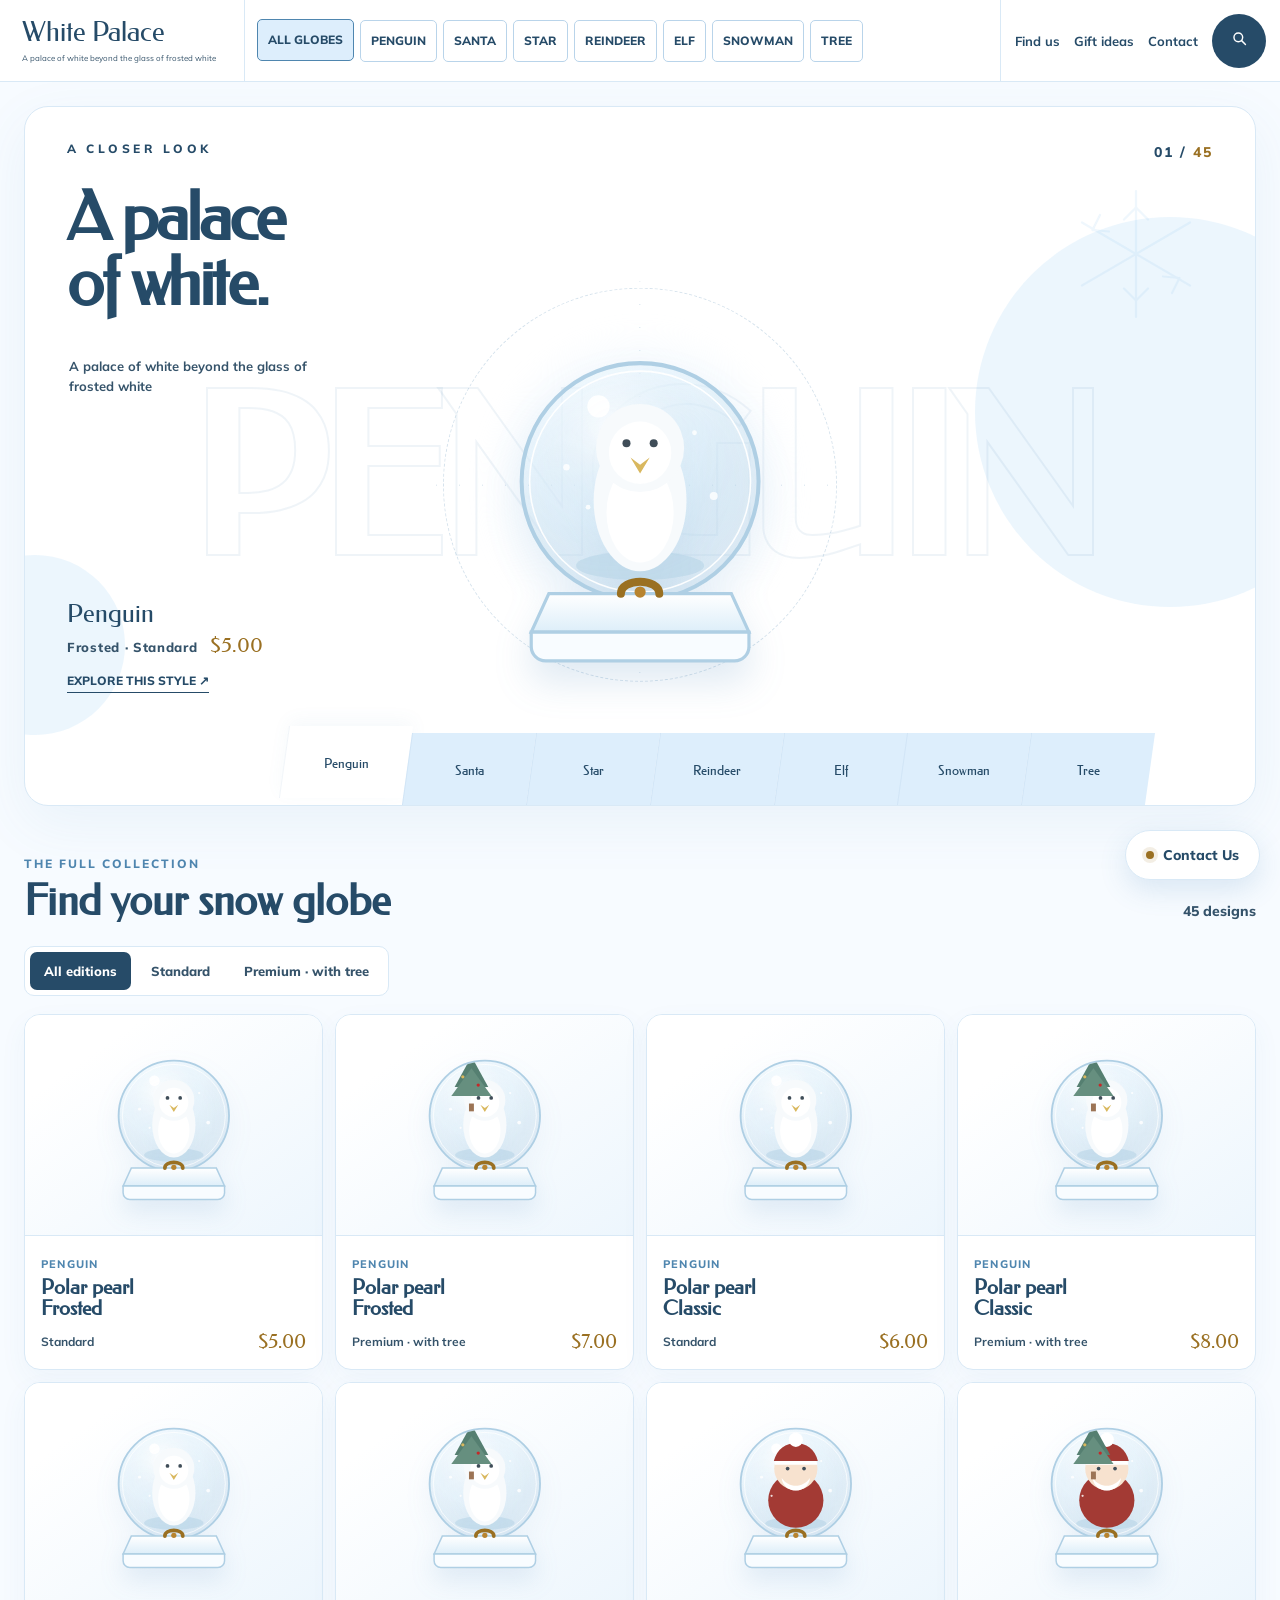
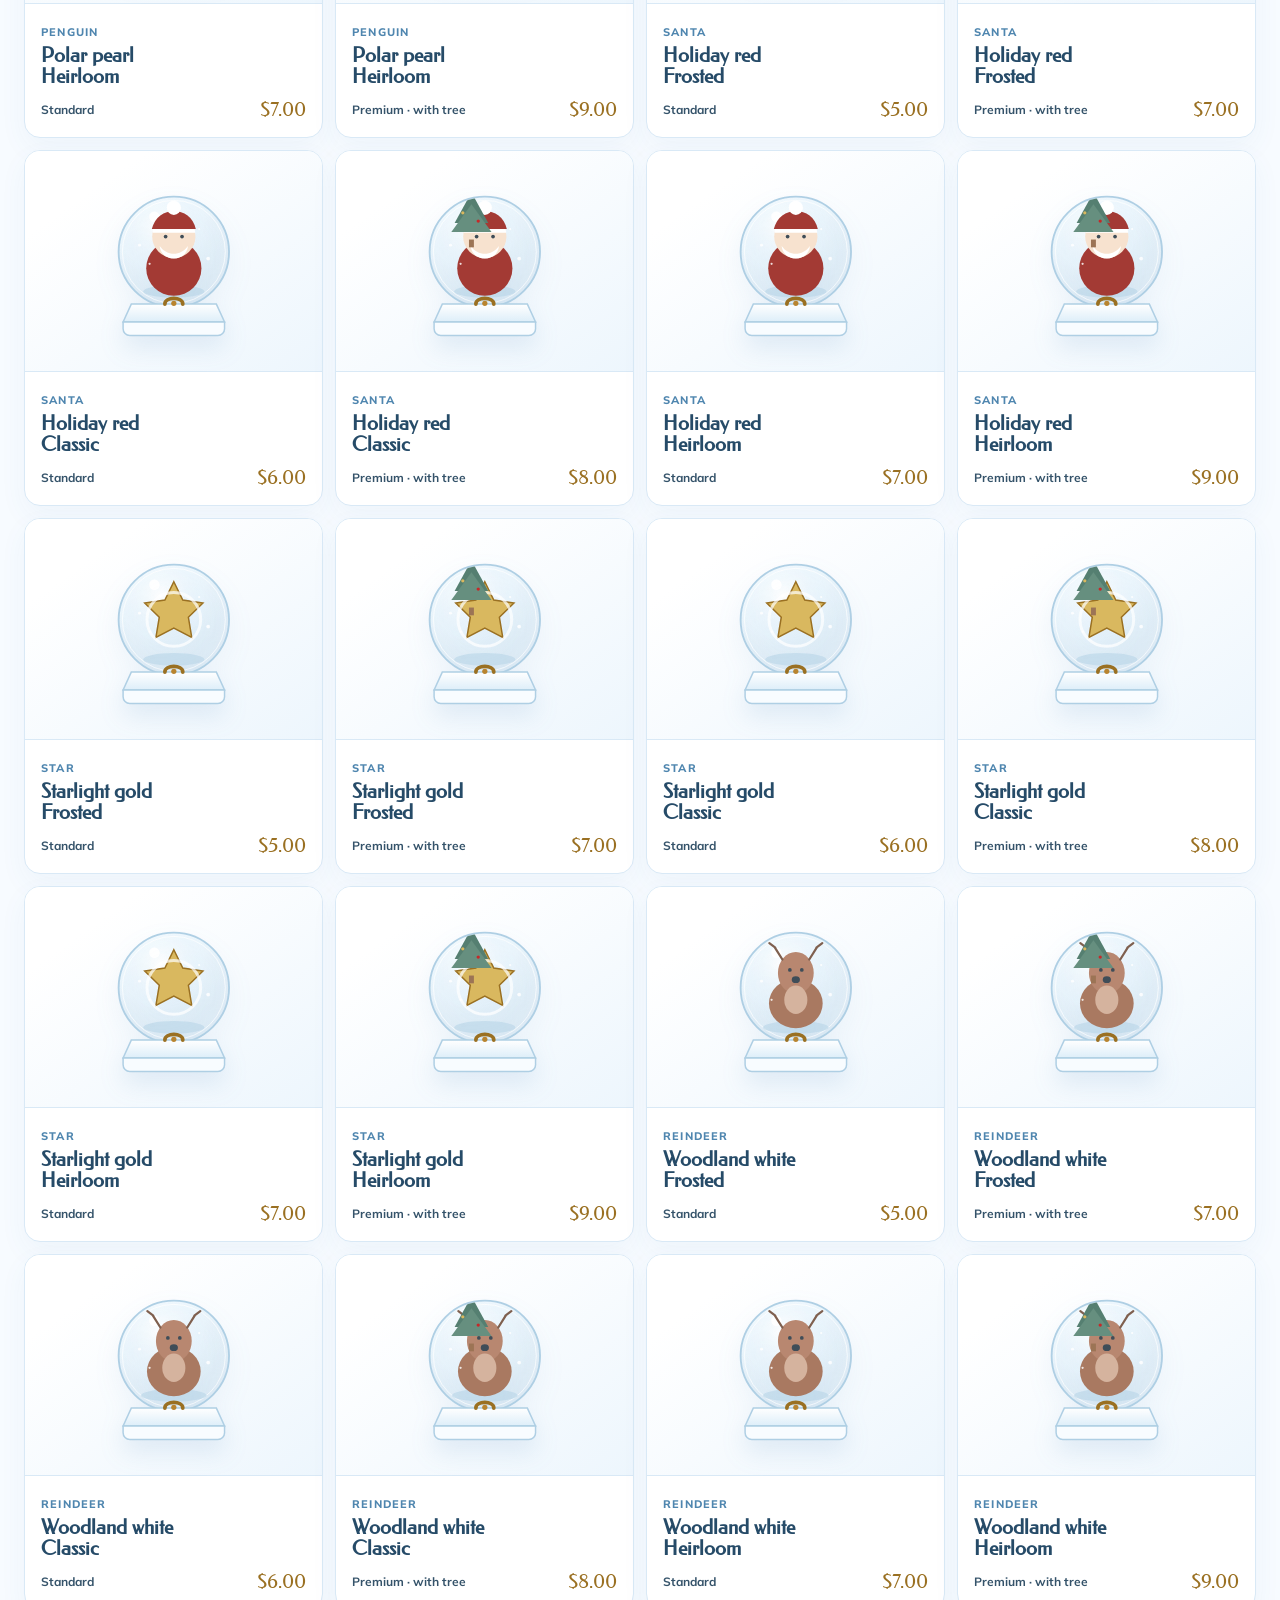
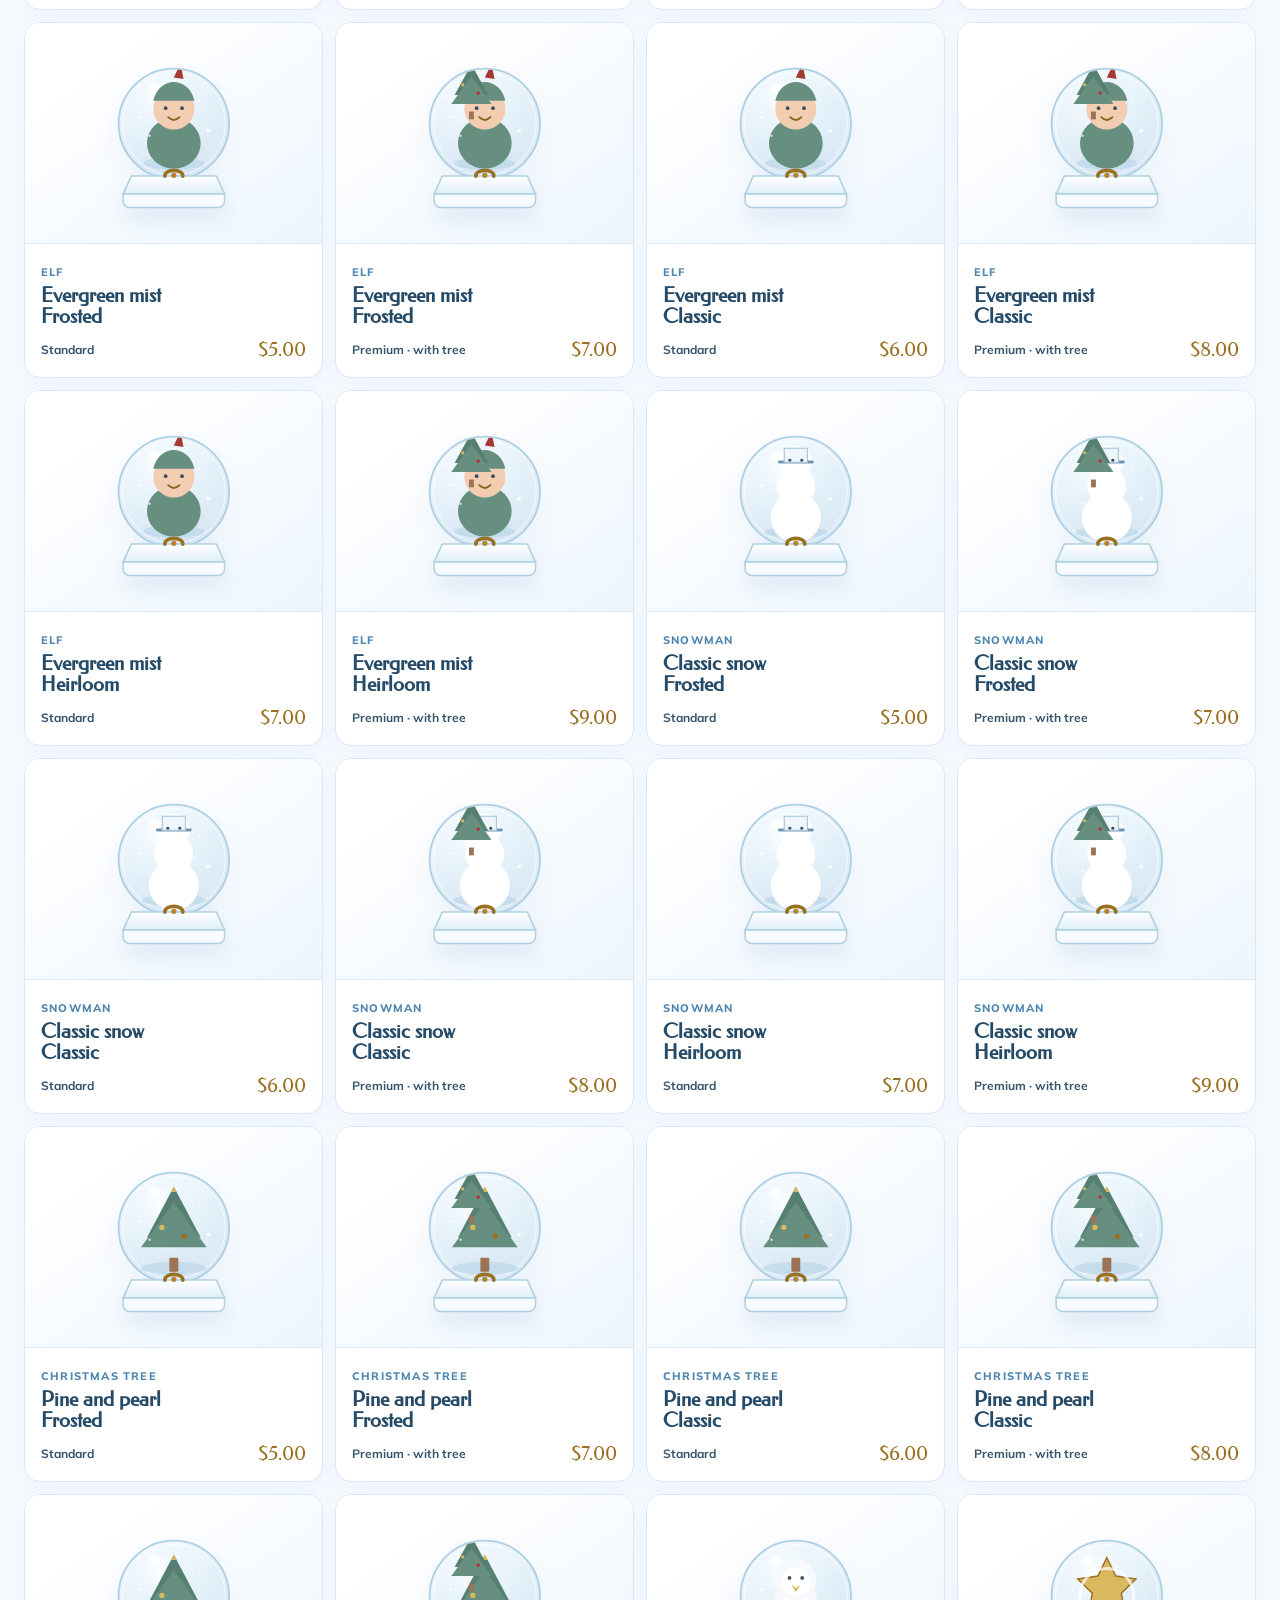
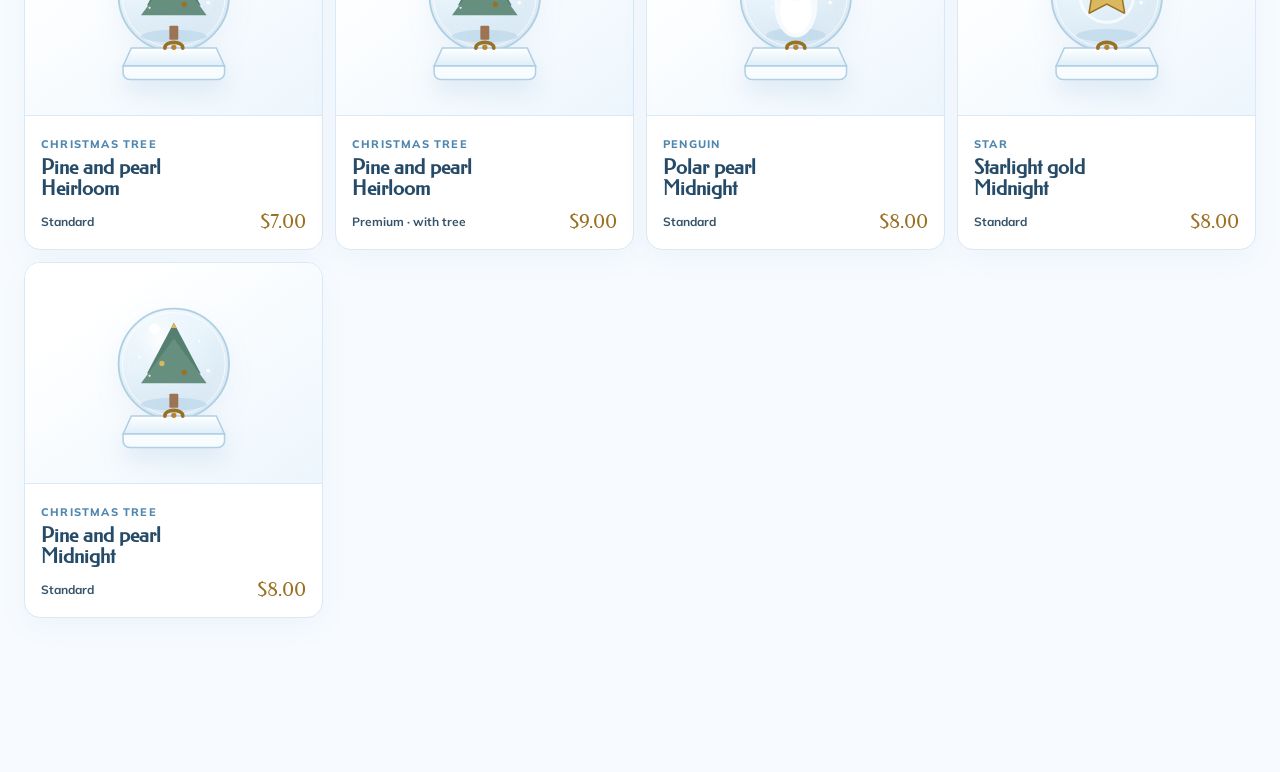
==== commit 8cf88187: "Added Full Inventory Catalog" ====
--- a/index.html
+++ b/index.html
@@ -5,50 +5,47 @@
   <meta name="viewport" content="width=device-width, initial-scale=1.0">
   <meta name="theme-color" content="#F7FBFF">
   <title>White Palace | Handmade Snow Globes</title>
-
   <link rel="preconnect" href="https://fonts.googleapis.com">
   <link rel="preconnect" href="https://fonts.gstatic.com" crossorigin>
   <link href="https://fonts.googleapis.com/css2?family=Federo&family=Mulish:wght@400;600;700;800&display=swap" rel="stylesheet">
   <link rel="stylesheet" href="styles.css">
 </head>
-
 <body>
   <div class="page-snow" aria-hidden="true">
     <i style="--left:3%;--size:3px;--duration:13s;--delay:-4s;--drift:25px"></i>
-    <i style="--left:9%;--size:5px;--duration:11s;--delay:-8s;--drift:-18px"></i>
-    <i style="--left:15%;--size:3px;--duration:15s;--delay:-2s;--drift:34px"></i>
-    <i style="--left:21%;--size:4px;--duration:10s;--delay:-7s;--drift:-22px"></i>
-    <i style="--left:28%;--size:3px;--duration:14s;--delay:-10s;--drift:16px"></i>
-    <i style="--left:34%;--size:5px;--duration:9s;--delay:-3s;--drift:-30px"></i>
-    <i style="--left:41%;--size:3px;--duration:16s;--delay:-12s;--drift:28px"></i>
-    <i style="--left:48%;--size:4px;--duration:12s;--delay:-5s;--drift:-15px"></i>
-    <i style="--left:55%;--size:3px;--duration:14s;--delay:-9s;--drift:33px"></i>
-    <i style="--left:62%;--size:5px;--duration:10s;--delay:-1s;--drift:-26px"></i>
-    <i style="--left:69%;--size:3px;--duration:15s;--delay:-6s;--drift:20px"></i>
-    <i style="--left:76%;--size:4px;--duration:12s;--delay:-11s;--drift:-34px"></i>
-    <i style="--left:83%;--size:3px;--duration:9s;--delay:-4s;--drift:27px"></i>
-    <i style="--left:91%;--size:5px;--duration:14s;--delay:-8s;--drift:-19px"></i>
-    <i style="--left:97%;--size:3px;--duration:11s;--delay:-2s;--drift:30px"></i>
+    <i style="--left:11%;--size:5px;--duration:11s;--delay:-8s;--drift:-18px"></i>
+    <i style="--left:20%;--size:3px;--duration:15s;--delay:-2s;--drift:34px"></i>
+    <i style="--left:29%;--size:4px;--duration:10s;--delay:-7s;--drift:-22px"></i>
+    <i style="--left:38%;--size:3px;--duration:14s;--delay:-10s;--drift:16px"></i>
+    <i style="--left:47%;--size:5px;--duration:9s;--delay:-3s;--drift:-30px"></i>
+    <i style="--left:56%;--size:3px;--duration:16s;--delay:-12s;--drift:28px"></i>
+    <i style="--left:65%;--size:4px;--duration:12s;--delay:-5s;--drift:-15px"></i>
+    <i style="--left:74%;--size:3px;--duration:14s;--delay:-9s;--drift:33px"></i>
+    <i style="--left:83%;--size:5px;--duration:10s;--delay:-1s;--drift:-26px"></i>
+    <i style="--left:92%;--size:3px;--duration:15s;--delay:-6s;--drift:20px"></i>
   </div>
 
   <header class="topbar">
     <a class="brand" href="#" aria-label="White Palace home">
       <span class="brand-name">White Palace</span>
-      <span class="brand-slogan">A palace of white.</span>
+      <span class="brand-slogan">A palace of white beyond the glass of frosted white</span>
     </a>
 
-    <nav class="category-nav" aria-label="Globe categories">
-      <button class="nav-box active" type="button" data-index="0">All globes</button>
-      <button class="nav-box" type="button" data-index="0">Penguin</button>
-      <button class="nav-box" type="button" data-index="1">Snowman</button>
-      <button class="nav-box" type="button" data-index="2">Reindeer</button>
-      <button class="nav-box" type="button" data-index="3">Tree</button>
+    <nav class="category-nav" aria-label="Globe categories" id="themeFilters">
+      <button class="nav-box active" type="button" data-theme="All">All globes</button>
+      <button class="nav-box" type="button" data-theme="Penguin">Penguin</button>
+      <button class="nav-box" type="button" data-theme="Santa">Santa</button>
+      <button class="nav-box" type="button" data-theme="Star">Star</button>
+      <button class="nav-box" type="button" data-theme="Reindeer">Reindeer</button>
+      <button class="nav-box" type="button" data-theme="Elf">Elf</button>
+      <button class="nav-box" type="button" data-theme="Snowman">Snowman</button>
+      <button class="nav-box" type="button" data-theme="Christmas Tree">Tree</button>
     </nav>
 
     <div class="utility">
       <nav class="utility-links" aria-label="Utility navigation">
-        <a href="#find">Find us</a>
-        <a href="#gifts">Gift ideas</a>
+        <a href="#catalog">Find us</a>
+        <a href="#catalog">Gift ideas</a>
         <a href="#contact">Contact</a>
       </nav>
       <button class="search" type="button" aria-label="Search snow globes" aria-expanded="false" aria-controls="searchPanel">
@@ -62,7 +59,7 @@
 
   <div class="search-panel" id="searchPanel" role="search" aria-hidden="true">
     <label for="globeSearch">Search the collection</label>
-    <input id="globeSearch" type="search" placeholder="Penguin, snowman, reindeer...">
+    <input id="globeSearch" type="search" placeholder="Theme, finish or edition">
   </div>
 
   <main>
@@ -73,23 +70,14 @@
       <svg class="corner-snowflake top" viewBox="0 0 100 100" fill="none" aria-hidden="true">
         <g stroke="currentColor" stroke-width="1.5" stroke-linecap="round">
           <path d="M50 8v84M14 29l72 42M14 71l72-42"/>
-          <path d="M50 19l-8 8m8-8l8 8M50 81l-8-8m8 8l8-8M21 34l11 1m-11-1l5-10M79 66l-11-1m11 1l-5 10M21 66l11-1m-11 1l5 10M79 34l-11 1m11-1l-5-10"/>
-        </g>
-      </svg>
-      <svg class="corner-snowflake bottom" viewBox="0 0 100 100" fill="none" aria-hidden="true">
-        <g stroke="currentColor" stroke-width="1.5" stroke-linecap="round">
-          <path d="M50 8v84M14 29l72 42M14 71l72-42"/>
           <path d="M50 19l-8 8m8-8l8 8M50 81l-8-8m8 8l8-8M21 34l11 1m-11-1l5-10M79 66l-11-1m11 1l-5 10"/>
         </g>
       </svg>
 
-      <svg class="sparkle one" viewBox="0 0 20 20" aria-hidden="true"><path d="M10 1c.8 5.7 3.3 8.2 9 9-5.7.8-8.2 3.3-9 9-.8-5.7-3.3-8.2-9-9 5.7-.8 8.2-3.3 9-9z" fill="#8FC4EE"/></svg>
-      <svg class="sparkle two" viewBox="0 0 20 20" aria-hidden="true"><path d="M10 1c.8 5.7 3.3 8.2 9 9-5.7.8-8.2 3.3-9 9-.8-5.7-3.3-8.2-9-9 5.7-.8 8.2-3.3 9-9z" fill="#8FC4EE"/></svg>
-      <svg class="sparkle three" viewBox="0 0 20 20" aria-hidden="true"><path d="M10 1c.8 5.7 3.3 8.2 9 9-5.7.8-8.2 3.3-9 9-.8-5.7-3.3-8.2-9-9 5.7-.8 8.2-3.3 9-9z" fill="#8FC4EE"/></svg>
-
       <div class="hero-label">A closer look</div>
       <h1 class="headline">A palace<br>of white.</h1>
-      <div class="counter" aria-live="polite"><span id="counterCurrent">01</span> / <span id="counterTotal">04</span></div>
+      <p class="hero-slogan">A palace of white beyond the glass of frosted white</p>
+      <div class="counter" aria-live="polite"><span id="counterCurrent">01</span> / <span id="counterTotal">45</span></div>
 
       <h2 class="outline-word" id="outlineWord" aria-hidden="true">PENGUIN</h2>
 
@@ -102,44 +90,35 @@
       <div class="product-info">
         <span class="product-name" id="productName">Penguin</span>
         <div class="product-meta">
-          <span class="variant" id="variantName">Frosted White</span>
-          <span class="price" id="price">$5</span>
+          <span class="variant" id="variantName">Frosted White · Standard</span>
+          <span class="price" id="price">$5.00</span>
         </div>
-        <a class="explore" href="#" id="exploreLink">Explore this style <span aria-hidden="true">↗</span></a>
+        <a class="explore" href="#catalog">Explore this style <span aria-hidden="true">↗</span></a>
       </div>
 
       <div class="bottom-area">
-        <nav class="tabs" aria-label="Choose a snow globe">
-          <button class="tab active" type="button" data-index="0" aria-selected="true"><span>Penguin</span></button>
-          <button class="tab" type="button" data-index="1" aria-selected="false"><span>Snowman</span></button>
-          <button class="tab" type="button" data-index="2" aria-selected="false"><span>Reindeer</span></button>
-          <button class="tab" type="button" data-index="3" aria-selected="false"><span>Christmas Tree</span></button>
-        </nav>
-        <a class="view-all" href="#">View all globes <span aria-hidden="true">↗</span></a>
+        <nav class="tabs" id="heroTabs" aria-label="Choose a featured snow globe"></nav>
       </div>
     </section>
 
-    <section class="features" aria-label="Product benefits">
-      <article class="feature-card">
-        <svg viewBox="0 0 48 48" fill="none" aria-hidden="true">
-          <path d="M24 6l11 5v9c0 9-4.8 15-11 17-6.2-2-11-8-11-17v-9l11-5z" stroke="currentColor" stroke-width="2"/>
-          <path d="M17 24l5 5 9-11" stroke="#8A6420" stroke-width="2" stroke-linecap="round" stroke-linejoin="round"/>
-        </svg>
-        <div><strong>Handmade with care</strong><span>Made slowly, packed gently</span></div>
-      </article>
-      <article class="feature-card">
-        <svg viewBox="0 0 48 48" fill="none" aria-hidden="true">
-          <path d="M8 20h32v20H8zM6 15h36v7H6zM24 15v25M24 15c-7-1-9-7-5-9 4-2 5 3 5 9zm0 0c7-1 9-7 5-9-4-2-5 3-5 9z" stroke="currentColor" stroke-width="2" stroke-linejoin="round"/>
-        </svg>
-        <div><strong>Gift-ready packaging</strong><span>Beautiful from the first look</span></div>
-      </article>
-      <article class="feature-card">
-        <svg viewBox="0 0 48 48" fill="none" aria-hidden="true">
-          <path d="M15 40V14h18v26M11 14h26M18 9h12v5H18z" stroke="currentColor" stroke-width="2" stroke-linejoin="round"/>
-          <path d="M24 20v14M17 27h14" stroke="#8A6420" stroke-width="2" stroke-linecap="round"/>
-        </svg>
-        <div><strong>Add a name tag</strong><span>Personalise for +$1</span></div>
-      </article>
+    <section class="catalog" id="catalog" aria-labelledby="catalogTitle">
+      <div class="catalog-heading">
+        <div>
+          <p class="eyebrow">The full collection</p>
+          <h2 id="catalogTitle">Find your snow globe</h2>
+        </div>
+        <p class="catalog-count" id="catalogCount" aria-live="polite">45 designs</p>
+      </div>
+
+      <div class="catalog-controls">
+        <div class="version-toggle" aria-label="Filter by globe version">
+          <button type="button" class="version-button active" data-version="All" aria-pressed="true">All editions</button>
+          <button type="button" class="version-button" data-version="Standard" aria-pressed="false">Standard</button>
+          <button type="button" class="version-button" data-version="Premium" aria-pressed="false">Premium · with tree</button>
+        </div>
+      </div>
+
+      <div class="product-grid" id="productGrid"></div>
     </section>
   </main>
 
--- a/styles.css
+++ b/styles.css
@@ -1,20 +1,18 @@
 :root {
-  --page: #F7FBFF;
-  --white: #FFFFFF;
-  --navy: #264B68;
-  --slate: #35536A;
-  --ice-blue: #4F86AF;
-  --accent: #8FC4EE;
-  --pale: #DDEEFC;
-  --border: #D9E9F6;
-  --gold: #9A7022;
+  --page: #f7fbff;
+  --white: #fff;
+  --navy: #264b68;
+  --slate: #35536a;
+  --ice-blue: #4f86af;
+  --accent: #8fc4ee;
+  --pale: #ddeefc;
+  --border: #d9e9f6;
+  --gold: #9a7022;
   --nav-height: 82px;
 }
 
 * { box-sizing: border-box; }
-
 html { scroll-behavior: smooth; }
-
 body {
   margin: 0;
   min-width: 320px;
@@ -25,665 +23,223 @@
   font-family: "Mulish", Arial, sans-serif;
   -webkit-font-smoothing: antialiased;
 }
-
 button, a, input { font: inherit; }
 button, a, input { -webkit-tap-highlight-color: transparent; }
 a { color: inherit; text-decoration: none; }
-
-:focus-visible {
-  outline: 3px solid rgba(79, 134, 175, 0.55);
-  outline-offset: 3px;
-}
-
-.page-snow {
-  position: fixed;
-  inset: 0;
-  z-index: 20;
-  overflow: hidden;
-  pointer-events: none;
-}
-
+:focus-visible { outline: 3px solid rgba(79,134,175,.55); outline-offset: 3px; }
+
+.page-snow { position: fixed; inset: 0; z-index: 20; overflow: hidden; pointer-events: none; }
 .page-snow i {
-  position: absolute;
-  top: -18px;
-  left: var(--left);
-  width: var(--size);
-  height: var(--size);
-  border-radius: 50%;
-  background: rgba(255, 255, 255, 0.95);
-  box-shadow: 0 0 7px rgba(143, 196, 238, 0.7);
-  animation: fall var(--duration) linear infinite;
-  animation-delay: var(--delay);
-}
-
-.page-snow i:nth-child(3n) { background: rgba(143, 196, 238, 0.72); }
-
-@keyframes fall {
-  to { transform: translate3d(var(--drift), 105vh, 0) rotate(180deg); }
-}
-
-/* Top navigation */
+  position: absolute; top: -18px; left: var(--left); width: var(--size); height: var(--size);
+  border-radius: 50%; background: rgba(255,255,255,.95);
+  box-shadow: 0 0 7px rgba(143,196,238,.7);
+  animation: fall var(--duration) linear infinite; animation-delay: var(--delay);
+}
+.page-snow i:nth-child(3n) { background: rgba(143,196,238,.72); }
+@keyframes fall { to { transform: translate3d(var(--drift),105vh,0) rotate(180deg); } }
+
 .topbar {
-  position: relative;
-  z-index: 30;
-  height: var(--nav-height);
-  display: flex;
-  align-items: stretch;
-  background: rgba(255, 255, 255, 0.96);
-  border-bottom: 1px solid var(--border);
-}
-
+  position: relative; z-index: 30; height: var(--nav-height); display: flex;
+  align-items: stretch; background: rgba(255,255,255,.96); border-bottom: 1px solid var(--border);
+}
 .brand {
-  width: 245px;
-  min-width: 245px;
-  display: flex;
-  flex-direction: column;
-  justify-content: center;
-  padding: 0 28px;
-  border-right: 1px solid var(--border);
-}
-
-.brand-name {
-  color: var(--navy);
-  font-family: "Federo", Georgia, serif;
-  font-size: 27px;
-  line-height: 1;
-  letter-spacing: -0.5px;
-  white-space: nowrap;
-}
-
-.brand-slogan {
-  margin-top: 7px;
-  color: var(--slate);
-  font-size: 9px;
-  line-height: 1.25;
-  letter-spacing: 0.2px;
-  white-space: nowrap;
-}
-
-.category-nav {
-  display: flex;
-  align-items: center;
-  gap: 7px;
-  padding: 0 18px;
-  overflow-x: auto;
-  scrollbar-width: none;
-}
-
+  width: 245px; min-width: 245px; display: flex; flex-direction: column;
+  justify-content: center; padding: 0 22px; border-right: 1px solid var(--border);
+}
+.brand-name { color: var(--navy); font-family: "Federo",Georgia,serif; font-size: 27px; line-height: 1; }
+.brand-slogan { max-width: 205px; margin-top: 7px; color: var(--slate); font-size: 8px; line-height: 1.25; }
+.category-nav { display: flex; align-items: center; gap: 6px; padding: 0 12px; overflow-x: auto; scrollbar-width: none; }
 .category-nav::-webkit-scrollbar { display: none; }
-
 .nav-box {
-  height: 42px;
-  padding: 0 14px;
-  border: 1px solid #B9D4EA;
-  border-radius: 5px;
-  background: var(--white);
-  color: var(--slate);
-  font-size: 14px;
-  font-weight: 800;
-  letter-spacing: 0.3px;
-  text-transform: uppercase;
-  white-space: nowrap;
-  cursor: pointer;
-  transition: 180ms ease;
-}
-
-.nav-box:hover,
-.nav-box.active {
-  border-color: var(--ice-blue);
-  background: var(--pale);
-  color: var(--navy);
-  transform: translateY(-1px);
-}
-
-.utility {
-  margin-left: auto;
-  display: flex;
-  align-items: stretch;
-}
-
-.utility-links {
-  display: flex;
-  align-items: center;
-  gap: 18px;
-  padding: 0 20px;
-  border-left: 1px solid var(--border);
-}
-
-.utility-links a {
-  color: var(--navy);
-  font-size: 14px;
-  font-weight: 700;
-  white-space: nowrap;
-}
-
+  height: 42px; padding: 0 10px; border: 1px solid #b9d4ea; border-radius: 5px;
+  background: var(--white); color: var(--navy); font-size: 12px; font-weight: 800;
+  text-transform: uppercase; white-space: nowrap; cursor: pointer; transition: 180ms ease;
+}
+.nav-box:hover, .nav-box.active { border-color: var(--ice-blue); background: var(--pale); transform: translateY(-1px); }
+.utility { margin-left: auto; display: flex; align-items: stretch; }
+.utility-links { display: flex; align-items: center; gap: 14px; padding: 0 14px; border-left: 1px solid var(--border); }
+.utility-links a { color: var(--navy); font-size: 13px; font-weight: 700; white-space: nowrap; }
 .utility-links a:hover { color: var(--ice-blue); }
-
 .search {
-  width: 54px;
-  height: 54px;
-  align-self: center;
-  margin-right: 14px;
-  border: 0;
-  border-radius: 50%;
-  background: var(--navy);
-  color: var(--white);
-  cursor: pointer;
-  transition: 180ms ease;
-}
-
-.search:hover {
-  background: var(--ice-blue);
-  transform: rotate(-8deg) scale(1.04);
-}
-
+  width: 54px; height: 54px; align-self: center; margin-right: 14px; border: 0;
+  border-radius: 50%; background: var(--navy); color: var(--white); cursor: pointer; transition: 180ms ease;
+}
+.search:hover { background: var(--ice-blue); transform: rotate(-8deg) scale(1.04); }
 .search-panel {
-  position: absolute;
-  z-index: 29;
-  top: calc(var(--nav-height) + 10px);
-  right: 14px;
-  width: 320px;
-  display: grid;
-  gap: 8px;
-  padding: 14px;
-  border: 1px solid var(--border);
-  border-radius: 12px;
-  background: var(--white);
-  box-shadow: 0 14px 36px rgba(38, 75, 104, 0.14);
-  opacity: 0;
-  transform: translateY(-8px);
-  pointer-events: none;
-  transition: 180ms ease;
-}
-
-.search-panel.open {
-  opacity: 1;
-  transform: translateY(0);
-  pointer-events: auto;
-}
-
-.search-panel label {
-  color: var(--navy);
-  font-size: 12px;
-  font-weight: 800;
-  text-transform: uppercase;
-  letter-spacing: 1px;
-}
-
-.search-panel input {
-  height: 42px;
-  border: 1px solid #B9D4EA;
-  border-radius: 7px;
-  padding: 0 12px;
-  color: var(--navy);
-}
-
-/* Hero showcase */
+  position: absolute; z-index: 29; top: calc(var(--nav-height) + 10px); right: 14px;
+  width: 320px; display: grid; gap: 8px; padding: 14px; border: 1px solid var(--border);
+  border-radius: 12px; background: var(--white); box-shadow: 0 14px 36px rgba(38,75,104,.14);
+  opacity: 0; transform: translateY(-8px); pointer-events: none; transition: 180ms ease;
+}
+.search-panel.open { opacity: 1; transform: translateY(0); pointer-events: auto; }
+.search-panel label { color: var(--navy); font-size: 12px; font-weight: 800; text-transform: uppercase; letter-spacing: 1px; }
+.search-panel input { height: 42px; border: 1px solid #b9d4ea; border-radius: 7px; padding: 0 12px; color: var(--navy); }
+
 .hero {
-  position: relative;
-  z-index: 2;
-  width: calc(100% - 48px);
-  max-width: 1440px;
-  height: 700px;
-  margin: 24px auto 0;
-  overflow: hidden;
-  border: 1px solid var(--border);
-  border-radius: 24px;
-  background: var(--white);
-  box-shadow: 0 18px 55px rgba(74, 139, 188, 0.08);
-}
-
-.hero-circle,
-.hero-circle-small {
-  position: absolute;
-  z-index: 0;
-  border-radius: 50%;
-  background: rgba(221, 238, 252, 0.55);
-}
-
-.hero-circle {
-  width: 390px;
-  height: 390px;
-  right: -110px;
-  top: 110px;
-}
-
-.hero-circle-small {
-  width: 180px;
-  height: 180px;
-  left: -80px;
-  bottom: 70px;
-}
-
+  position: relative; z-index: 2; width: calc(100% - 48px); max-width: 1440px; height: 700px;
+  margin: 24px auto 0; overflow: hidden; border: 1px solid var(--border); border-radius: 24px;
+  background: var(--white); box-shadow: 0 18px 55px rgba(74,139,188,.08);
+}
+.hero-circle, .hero-circle-small { position: absolute; z-index: 0; border-radius: 50%; background: rgba(221,238,252,.55); }
+.hero-circle { width: 390px; height: 390px; right: -110px; top: 110px; }
+.hero-circle-small { width: 180px; height: 180px; left: -80px; bottom: 70px; }
 .corner-snowflake {
-  position: absolute;
-  z-index: 1;
-  width: 150px;
-  height: 150px;
-  color: var(--accent);
-  opacity: 0.14;
-  pointer-events: none;
-}
-
-.corner-snowflake.top { top: 72px; right: 44px; }
-.corner-snowflake.bottom { bottom: 76px; left: 40px; width: 105px; height: 105px; }
-
-.sparkle {
-  position: absolute;
-  z-index: 1;
-  width: 18px;
-  height: 18px;
-  opacity: 0.5;
-}
-
-.sparkle.one { left: 33%; top: 38%; }
-.sparkle.two { right: 27%; bottom: 31%; width: 12px; height: 12px; }
-.sparkle.three { left: 18%; bottom: 28%; width: 10px; height: 10px; }
-
-.hero-label {
-  position: absolute;
-  z-index: 8;
-  top: 34px;
-  left: 42px;
-  color: var(--navy);
-  font-size: 12px;
-  font-weight: 800;
-  letter-spacing: 3.5px;
-  text-transform: uppercase;
-}
-
+  position: absolute; z-index: 1; width: 150px; height: 150px; top: 72px; right: 44px;
+  color: var(--accent); opacity: .14; pointer-events: none;
+}
+.hero-label { position: absolute; z-index: 8; top: 34px; left: 42px; color: var(--navy); font-size: 12px; font-weight: 800; letter-spacing: 3.5px; text-transform: uppercase; }
 .headline {
-  position: absolute;
-  z-index: 8;
-  top: 78px;
-  left: 42px;
-  max-width: 580px;
-  margin: 0;
-  color: var(--navy);
-  font-family: "Federo", Georgia, serif;
-  font-size: clamp(48px, 5.2vw, 78px);
-  line-height: 0.98;
-  letter-spacing: -2.5px;
-}
-
-.counter {
-  position: absolute;
-  z-index: 8;
-  top: 36px;
-  right: 42px;
-  color: var(--navy);
-  font-size: 14px;
-  font-weight: 800;
-  letter-spacing: 2px;
-}
-
+  position: absolute; z-index: 8; top: 78px; left: 42px; max-width: 440px; margin: 0;
+  color: var(--navy); font-family: "Federo",Georgia,serif; font-size: clamp(48px,5.2vw,78px); line-height: .98; letter-spacing: -2.5px;
+}
+.hero-slogan {
+  position: absolute; z-index: 8; top: 250px; left: 44px; max-width: 260px; margin: 0;
+  color: var(--slate); font-size: 13px; line-height: 1.5; font-weight: 700;
+}
+.counter { position: absolute; z-index: 8; top: 36px; right: 42px; color: var(--navy); font-size: 14px; font-weight: 800; letter-spacing: 2px; }
 .counter span:last-child { color: var(--gold); }
-
 .outline-word {
-  position: absolute;
-  z-index: 1;
-  left: 50%;
-  top: 54%;
-  margin: 0;
-  transform: translate(-50%, -50%);
-  color: transparent;
-  -webkit-text-stroke: 2px rgba(79, 134, 175, 0.09);
-  font-family: "Federo", Georgia, serif;
-  font-size: clamp(150px, 17vw, 260px);
-  line-height: 1;
-  letter-spacing: -10px;
-  text-transform: uppercase;
-  white-space: nowrap;
-  user-select: none;
-  transition: opacity 280ms ease, transform 420ms cubic-bezier(.2,.7,.2,1);
-}
-
-.outline-word.changing {
-  opacity: 0;
-  transform: translate(-50%, -44%);
-}
-
+  position: absolute; z-index: 1; left: 50%; top: 54%; margin: 0; transform: translate(-50%,-50%);
+  color: transparent; -webkit-text-stroke: 2px rgba(79,134,175,.09);
+  font-family: "Federo",Georgia,serif; font-size: clamp(150px,17vw,260px); line-height: 1;
+  letter-spacing: -10px; text-transform: uppercase; white-space: nowrap; user-select: none;
+  transition: opacity 280ms ease,transform 420ms cubic-bezier(.2,.7,.2,1);
+}
+.outline-word.changing { opacity: 0; transform: translate(-50%,-44%); }
 .product-stage {
-  position: absolute;
-  z-index: 4;
-  left: 50%;
-  top: 50%;
-  width: 410px;
-  height: 410px;
-  transform: translate(-50%, -43%);
-  display: grid;
-  place-items: center;
-}
-
-.glow {
-  position: absolute;
-  width: 78%;
-  aspect-ratio: 1;
-  border-radius: 50%;
-  background: radial-gradient(circle, rgba(177, 214, 240, 0.48) 0, rgba(221, 238, 252, 0.28) 48%, transparent 72%);
-  filter: blur(8px);
-}
-
-.dial {
-  position: absolute;
-  inset: 2%;
-  border: 1px dashed rgba(79, 134, 175, 0.23);
-  border-radius: 50%;
-}
-
-.dial::before,
-.dial::after {
-  content: "";
-  position: absolute;
-  top: 50%;
-  left: -8px;
-  width: calc(100% + 16px);
-  height: 1px;
-  background: repeating-linear-gradient(90deg, rgba(79,134,175,0.24) 0 1px, transparent 1px 23px);
-}
-
+  position: absolute; z-index: 4; left: 50%; top: 50%; width: 410px; height: 410px;
+  transform: translate(-50%,-43%); display: grid; place-items: center;
+}
+.glow { position: absolute; width: 78%; aspect-ratio: 1; border-radius: 50%; background: radial-gradient(circle,rgba(177,214,240,.48) 0,rgba(221,238,252,.28) 48%,transparent 72%); filter: blur(8px); }
+.dial { position: absolute; inset: 2%; border: 1px dashed rgba(79,134,175,.23); border-radius: 50%; }
+.dial::before, .dial::after {
+  content: ""; position: absolute; top: 50%; left: -8px; width: calc(100% + 16px); height: 1px;
+  background: repeating-linear-gradient(90deg,rgba(79,134,175,.24) 0 1px,transparent 1px 23px);
+}
 .dial::after { transform: rotate(90deg); }
-
 .globe-art {
-  position: relative;
-  z-index: 3;
-  width: 82%;
-  height: 82%;
-  display: grid;
-  place-items: center;
-  transition: opacity 260ms ease, transform 420ms cubic-bezier(.2,.7,.2,1);
-  filter: drop-shadow(0 20px 18px rgba(63, 127, 181, 0.16));
-}
-
-.globe-art.changing {
-  opacity: 0;
-  transform: translateY(14px) scale(0.96);
-}
-
-.globe-art svg,
-.globe-art img {
-  width: 100%;
-  height: 100%;
-  object-fit: contain;
-  overflow: visible;
-}
-
-.product-info {
-  position: absolute;
-  z-index: 8;
-  left: 42px;
-  bottom: 112px;
-  min-width: 260px;
-}
-
-.product-name {
-  display: block;
-  margin-bottom: 5px;
-  color: var(--navy);
-  font-family: "Federo", Georgia, serif;
-  font-size: 25px;
-  line-height: 1;
-}
-
-.product-meta {
-  display: flex;
-  align-items: baseline;
-  gap: 12px;
-  margin-bottom: 12px;
-  color: var(--slate);
-}
-
-.variant {
-  font-size: 14px;
-  font-weight: 800;
-  letter-spacing: 1.2px;
-}
-
-.price {
-  color: var(--gold);
-  font-family: "Federo", Georgia, serif;
-  font-size: 21px;
-}
-
-.explore {
-  display: inline-block;
-  padding-bottom: 4px;
-  border-bottom: 1px solid var(--navy);
-  color: var(--navy);
-  font-size: 13px;
-  font-weight: 800;
-  letter-spacing: 0.5px;
-  text-transform: uppercase;
-  transition: 180ms ease;
-}
-
+  position: relative; z-index: 3; width: 82%; height: 82%; display: grid; place-items: center;
+  transition: opacity 260ms ease,transform 420ms cubic-bezier(.2,.7,.2,1);
+  filter: drop-shadow(0 20px 18px rgba(63,127,181,.16));
+}
+.globe-art.changing { opacity: 0; transform: translateY(14px) scale(.96); }
+.globe-art svg, .globe-art img { width: 100%; height: 100%; object-fit: contain; overflow: visible; }
+.product-info { position: absolute; z-index: 8; left: 42px; bottom: 112px; min-width: 260px; }
+.product-name { display: block; margin-bottom: 5px; color: var(--navy); font-family: "Federo",Georgia,serif; font-size: 25px; }
+.product-meta { display: flex; align-items: baseline; gap: 12px; margin-bottom: 12px; color: var(--slate); }
+.variant { font-size: 13px; font-weight: 800; letter-spacing: .7px; }
+.price { color: var(--gold); font-family: "Federo",Georgia,serif; font-size: 21px; }
+.explore { display: inline-block; padding-bottom: 4px; border-bottom: 1px solid var(--navy); color: var(--navy); font-size: 12px; font-weight: 800; text-transform: uppercase; }
 .explore:hover { color: var(--gold); border-color: var(--gold); }
 
-.bottom-area {
-  position: absolute;
-  z-index: 10;
-  left: 0;
-  right: 0;
-  bottom: 0;
-}
-
-.tabs {
-  width: calc(79% - 105px);
-  height: 72px;
-  margin-left: 21%;
-  margin-right: 105px;
-  display: grid;
-  grid-template-columns: repeat(4, 1fr);
-}
-
+.bottom-area { position: absolute; z-index: 10; left: 0; right: 0; bottom: 0; }
+.tabs { width: calc(79% - 105px); height: 72px; margin-left: 21%; margin-right: 105px; display: grid; grid-template-columns: repeat(7,1fr); }
 .tab {
-  position: relative;
-  border: 0;
-  border-left: 1px solid rgba(79,134,175,0.08);
-  background: var(--pale);
-  color: var(--navy);
-  cursor: pointer;
-  font-family: "Federo", Georgia, serif;
-  font-size: 17px;
-  text-align: center;
-  transform: skewX(-8deg);
-  transition: 180ms ease;
-}
-
+  border: 0; border-left: 1px solid rgba(79,134,175,.08); background: var(--pale); color: var(--navy);
+  cursor: pointer; font-family: "Federo",Georgia,serif; font-size: 13px; text-align: center;
+  transform: skewX(-8deg); transition: 180ms ease;
+}
 .tab span { display: block; transform: skewX(8deg); }
-.tab:hover { background: #CDE3F8; }
-.tab.active {
-  background: var(--white);
-  transform: skewX(-8deg) translateY(-7px);
-  box-shadow: 0 -6px 18px rgba(79,134,175,0.05);
-}
-
-.view-all {
-  position: absolute;
-  z-index: 12;
-  left: 42px;
-  bottom: 25px;
-  color: var(--navy);
-  font-size: 13px;
-  font-weight: 800;
-  border-bottom: 1px solid var(--navy);
-  padding-bottom: 4px;
-  text-transform: uppercase;
-}
+.tab:hover { background: #cde3f8; }
+.tab.active { background: var(--white); transform: skewX(-8deg) translateY(-7px); box-shadow: 0 -6px 18px rgba(79,134,175,.05); }
+
+.catalog { width: calc(100% - 48px); max-width: 1440px; margin: 18px auto 90px; padding: 32px 0 64px; }
+.catalog-heading { display: flex; align-items: end; justify-content: space-between; margin-bottom: 20px; }
+.eyebrow { margin: 0 0 5px; color: var(--ice-blue); font-size: 12px; font-weight: 800; letter-spacing: 2px; text-transform: uppercase; }
+.catalog-heading h2 { margin: 0; color: var(--navy); font-family: "Federo",Georgia,serif; font-size: 42px; }
+.catalog-count { margin: 0 0 6px; color: var(--slate); font-size: 14px; font-weight: 800; }
+.catalog-controls { margin-bottom: 18px; }
+.version-toggle { display: inline-flex; gap: 6px; padding: 5px; border: 1px solid var(--border); border-radius: 10px; background: var(--white); }
+.version-button { height: 38px; border: 0; border-radius: 7px; background: transparent; color: var(--slate); padding: 0 14px; font-size: 13px; font-weight: 800; cursor: pointer; }
+.version-button.active { background: var(--navy); color: var(--white); }
+.product-grid { display: grid; grid-template-columns: repeat(4,minmax(0,1fr)); gap: 12px; }
+.product-card {
+  min-width: 0; border: 1px solid var(--border); border-radius: 16px; background: var(--white);
+  overflow: hidden; box-shadow: 0 10px 28px rgba(63,127,181,.05); transition: 180ms ease;
+}
+.product-card:hover { transform: translateY(-4px); box-shadow: 0 16px 34px rgba(63,127,181,.11); }
+.card-art { height: 220px; display: grid; place-items: center; background: linear-gradient(145deg,#fff 20%,#edf6fd 100%); cursor: pointer; }
+.card-art svg { width: 78%; height: 78%; filter: drop-shadow(0 12px 12px rgba(63,127,181,.12)); }
+.card-body { padding: 16px; border-top: 1px solid var(--border); }
+.card-theme { color: var(--ice-blue); font-size: 11px; font-weight: 800; text-transform: uppercase; letter-spacing: 1.2px; }
+.card-name { min-height: 42px; margin: 5px 0 10px; color: var(--navy); font-family: "Federo",Georgia,serif; font-size: 20px; line-height: 1.05; }
+.card-footer { display: flex; align-items: center; justify-content: space-between; gap: 8px; }
+.card-edition { color: var(--slate); font-size: 12px; font-weight: 700; }
+.card-price { color: var(--gold); font-family: "Federo",Georgia,serif; font-size: 20px; }
+.empty-state { grid-column: 1/-1; padding: 40px; border: 1px dashed var(--border); border-radius: 16px; text-align: center; color: var(--slate); }
 
 .contact {
-  position: fixed;
-  z-index: 50;
-  right: 20px;
-  bottom: 20px;
-  height: 50px;
-  display: flex;
-  align-items: center;
-  gap: 9px;
-  padding: 0 20px;
-  border: 1px solid var(--border);
-  border-radius: 28px;
-  background: var(--white);
-  color: var(--navy);
-  box-shadow: 0 10px 28px rgba(63,127,181,0.16);
-  font-size: 14px;
-  font-weight: 800;
-  cursor: pointer;
-  transition: 180ms ease;
-}
-
-.contact::before {
-  content: "";
-  width: 8px;
-  height: 8px;
-  border-radius: 50%;
-  background: var(--gold);
-  box-shadow: 0 0 0 4px rgba(154,112,34,0.12);
-}
-
+  position: fixed; z-index: 50; right: 20px; bottom: 20px; height: 50px; display: flex;
+  align-items: center; gap: 9px; padding: 0 20px; border: 1px solid var(--border);
+  border-radius: 28px; background: var(--white); color: var(--navy); box-shadow: 0 10px 28px rgba(63,127,181,.16);
+  font-size: 14px; font-weight: 800; cursor: pointer; transition: 180ms ease;
+}
+.contact::before { content: ""; width: 8px; height: 8px; border-radius: 50%; background: var(--gold); box-shadow: 0 0 0 4px rgba(154,112,34,.12); }
 .contact:hover { transform: translateY(-3px); border-color: var(--ice-blue); }
 
-.features {
-  width: calc(100% - 48px);
-  max-width: 1440px;
-  margin: 18px auto 42px;
-  display: grid;
-  grid-template-columns: repeat(3, 1fr);
-  gap: 12px;
-  padding-bottom: 64px;
-}
-
-.feature-card {
-  min-height: 92px;
-  display: flex;
-  align-items: center;
-  gap: 14px;
-  padding: 18px 22px;
-  border: 1px solid var(--border);
-  border-radius: 16px;
-  background: var(--white);
-  color: var(--slate);
-  box-shadow: 0 10px 28px rgba(63,127,181,0.05);
-}
-
-.feature-card svg {
-  width: 38px;
-  height: 38px;
-  flex: 0 0 auto;
-  color: var(--ice-blue);
-}
-
-.feature-card strong {
-  display: block;
-  color: var(--navy);
-  font-family: "Federo", Georgia, serif;
-  font-size: 18px;
-  font-weight: 400;
-}
-
-.feature-card span {
-  display: block;
-  margin-top: 3px;
-  font-size: 14px;
-}
-
-@media (max-width: 1180px) {
-  .brand { width: 210px; min-width: 210px; padding-inline: 20px; }
-  .category-nav { padding-inline: 10px; }
-  .nav-box { padding-inline: 9px; }
-  .utility-links { gap: 12px; padding-inline: 12px; }
-  .headline { font-size: clamp(48px, 6.2vw, 70px); }
-}
-
-@media (max-width: 980px) {
+@media (max-width:1180px) {
+  .brand { width: 210px; min-width: 210px; }
+  .utility-links { display: none; }
+  .product-grid { grid-template-columns: repeat(3,minmax(0,1fr)); }
+}
+@media (max-width:980px) {
   .topbar { height: auto; min-height: var(--nav-height); flex-wrap: wrap; }
   .brand { height: var(--nav-height); }
   .category-nav { order: 3; width: 100%; height: 54px; border-top: 1px solid var(--border); }
   .utility { height: var(--nav-height); }
-  .utility-links { display: none; }
   .hero { height: 720px; }
-  .headline { max-width: 440px; }
+  .hero-slogan { top: 230px; }
   .product-stage { top: 52%; }
   .tabs { width: calc(100% - 105px); margin-left: 0; }
-}
-
-@media (max-width: 700px) {
+  .product-grid { grid-template-columns: repeat(2,minmax(0,1fr)); }
+}
+@media (max-width:700px) {
   :root { --nav-height: 70px; }
   .brand { width: 180px; min-width: 180px; padding-left: 16px; }
   .brand-name { font-size: 23px; }
-  .brand-slogan { font-size: 8px; }
+  .brand-slogan { max-width: 160px; font-size: 7.5px; }
   .search { width: 48px; height: 48px; margin-right: 10px; }
   .search-panel { top: 124px; right: 10px; width: calc(100% - 20px); }
-  .nav-box { height: 38px; font-size: 12px; }
-
-  .hero {
-    width: calc(100% - 20px);
-    height: 760px;
-    margin-top: 10px;
-    border-radius: 18px;
-  }
+  .nav-box { height: 38px; font-size: 11px; }
+  .hero { width: calc(100% - 20px); height: 760px; margin-top: 10px; border-radius: 18px; }
   .hero-label { top: 26px; left: 22px; }
   .counter { top: 27px; right: 22px; }
-  .headline {
-    top: 66px;
-    left: 22px;
-    max-width: 330px;
-    font-size: 48px;
-    letter-spacing: -1.5px;
-  }
-  .corner-snowflake.top { width: 100px; height: 100px; right: 10px; }
-  .outline-word { top: 48%; font-size: clamp(105px, 31vw, 150px); }
-  .product-stage {
-    top: 47%;
-    width: 360px;
-    height: 360px;
-  }
-  .product-info {
-    left: 22px;
-    bottom: 104px;
-  }
-  .tabs {
-    width: 100%;
-    height: 64px;
-    margin: 0;
-    padding-right: 125px;
-  }
-  .tab { font-size: 13px; }
-  .view-all { display: none; }
-  .features {
-    width: calc(100% - 20px);
-    grid-template-columns: 1fr;
-  }
-}
-
-@media (max-width: 420px) {
+  .headline { top: 66px; left: 22px; max-width: 310px; font-size: 48px; }
+  .hero-slogan { top: 215px; left: 23px; max-width: 230px; }
+  .corner-snowflake { width: 100px; height: 100px; right: 10px; }
+  .outline-word { top: 48%; font-size: clamp(105px,31vw,150px); }
+  .product-stage { top: 47%; width: 360px; height: 360px; }
+  .product-info { left: 22px; bottom: 104px; }
+  .tabs { width: 100%; height: 64px; margin: 0; grid-template-columns: repeat(7,84px); overflow-x: auto; }
+  .tab { font-size: 11px; }
+  .catalog { width: calc(100% - 20px); margin-top: 10px; }
+  .catalog-heading h2 { font-size: 34px; }
+  .product-grid { grid-template-columns: repeat(2,minmax(0,1fr)); }
+  .card-art { height: 180px; }
+}
+@media (max-width:420px) {
   .brand { width: 160px; min-width: 160px; }
   .brand-name { font-size: 20px; }
-  .brand-slogan { max-width: 140px; }
   .search { width: 44px; height: 44px; }
-
   .hero { height: 730px; }
-  .headline { max-width: 310px; font-size: 42px; }
-  .product-stage {
-    top: 48%;
-    width: 330px;
-    height: 330px;
-  }
+  .headline { max-width: 300px; font-size: 42px; }
+  .hero-slogan { top: 200px; }
+  .product-stage { top: 48%; width: 330px; height: 330px; }
   .product-info { bottom: 94px; }
   .product-name { font-size: 22px; }
-  .variant { font-size: 12px; }
-  .tabs { height: 58px; padding-right: 125px; }
-  .tab { font-size: 10px; }
-  .contact {
-    right: 10px;
-    bottom: 10px;
-    height: 46px;
-    padding-inline: 15px;
-  }
-}
-
-@media (prefers-reduced-motion: reduce) {
+  .variant { max-width: 150px; font-size: 11px; }
+  .tabs { height: 58px; }
+  .catalog-heading { align-items: start; }
+  .catalog-heading h2 { font-size: 30px; }
+  .catalog-count { margin-top: 8px; }
+  .version-toggle { width: 100%; display: grid; grid-template-columns: repeat(3,1fr); }
+  .version-button { padding: 0 6px; font-size: 11px; }
+  .product-grid { grid-template-columns: 1fr; }
+  .card-art { height: 240px; }
+  .contact { right: 10px; bottom: 10px; height: 46px; padding-inline: 15px; }
+}
+@media (prefers-reduced-motion:reduce) {
   html { scroll-behavior: auto; }
   .page-snow { display: none; }
-  .globe-art, .outline-word, .tab { transition: none; }
-}
+  .globe-art,.outline-word,.tab,.product-card { transition: none; }
+}
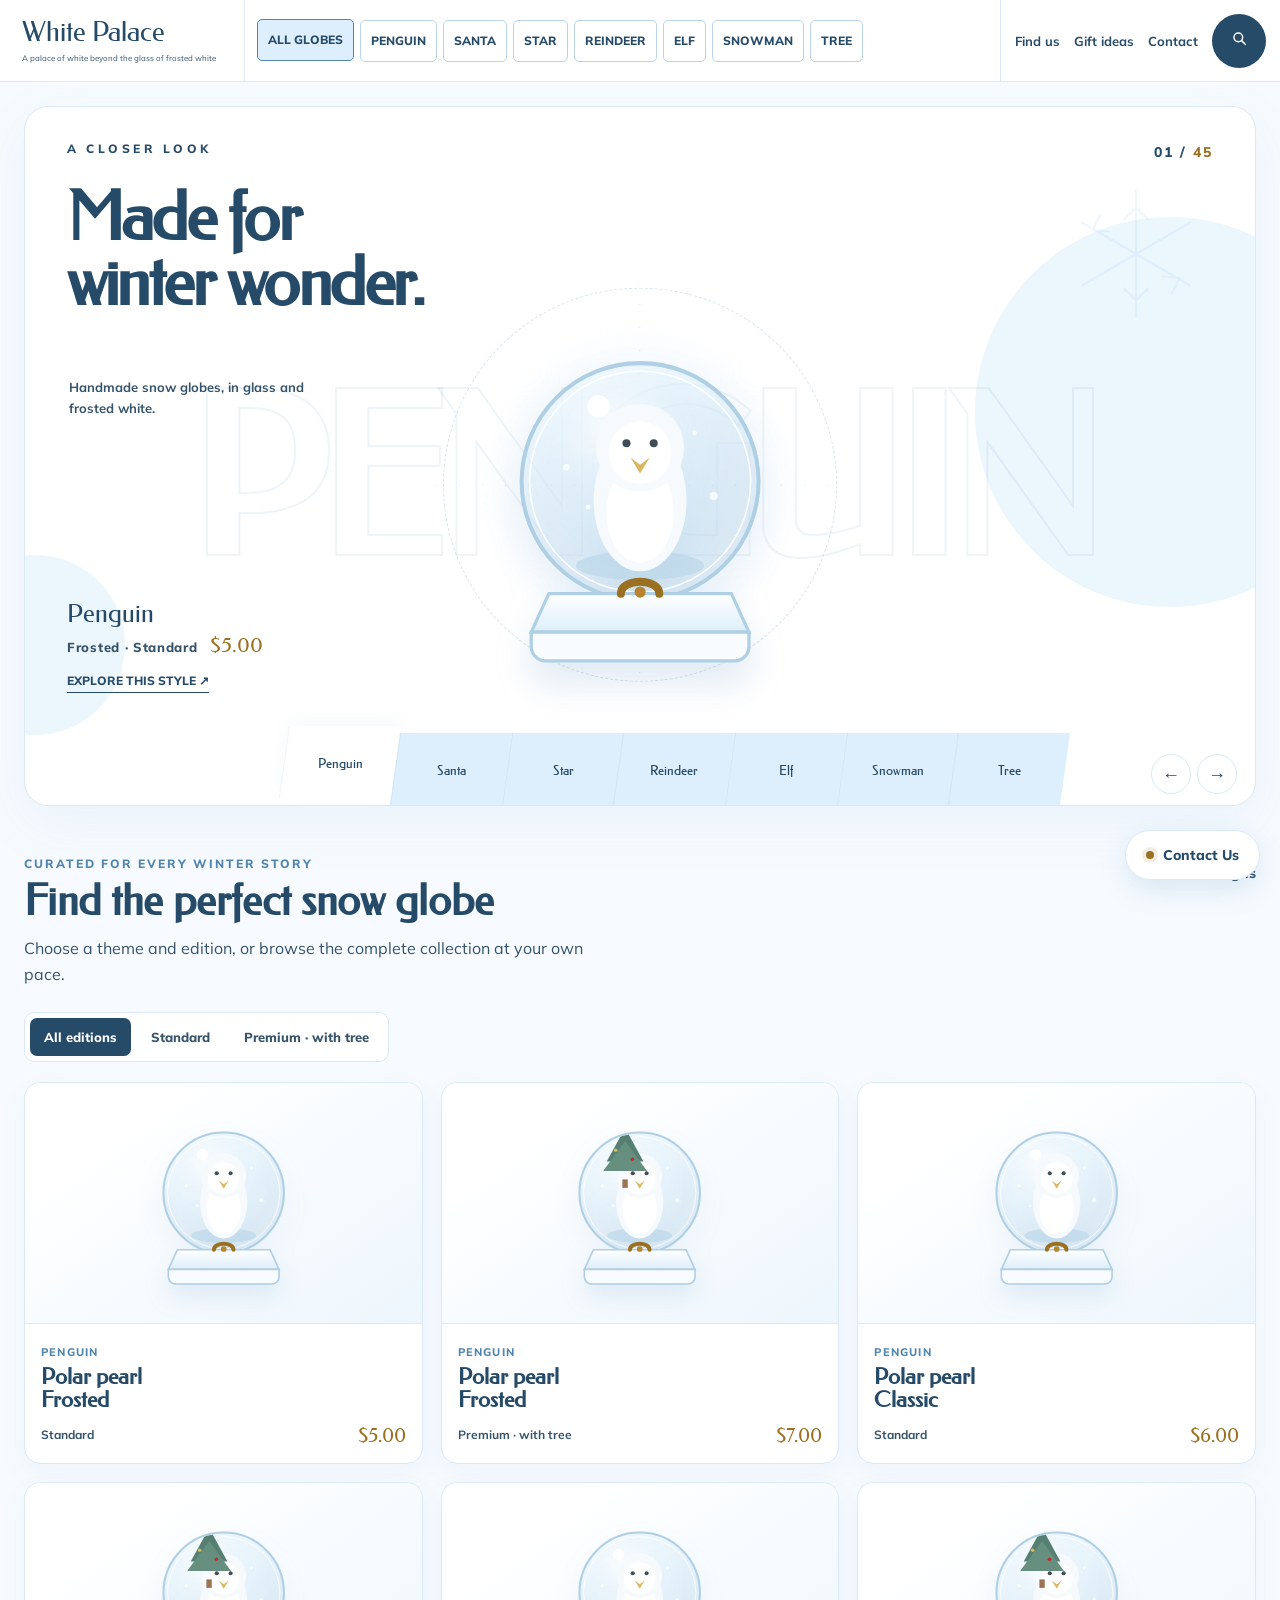
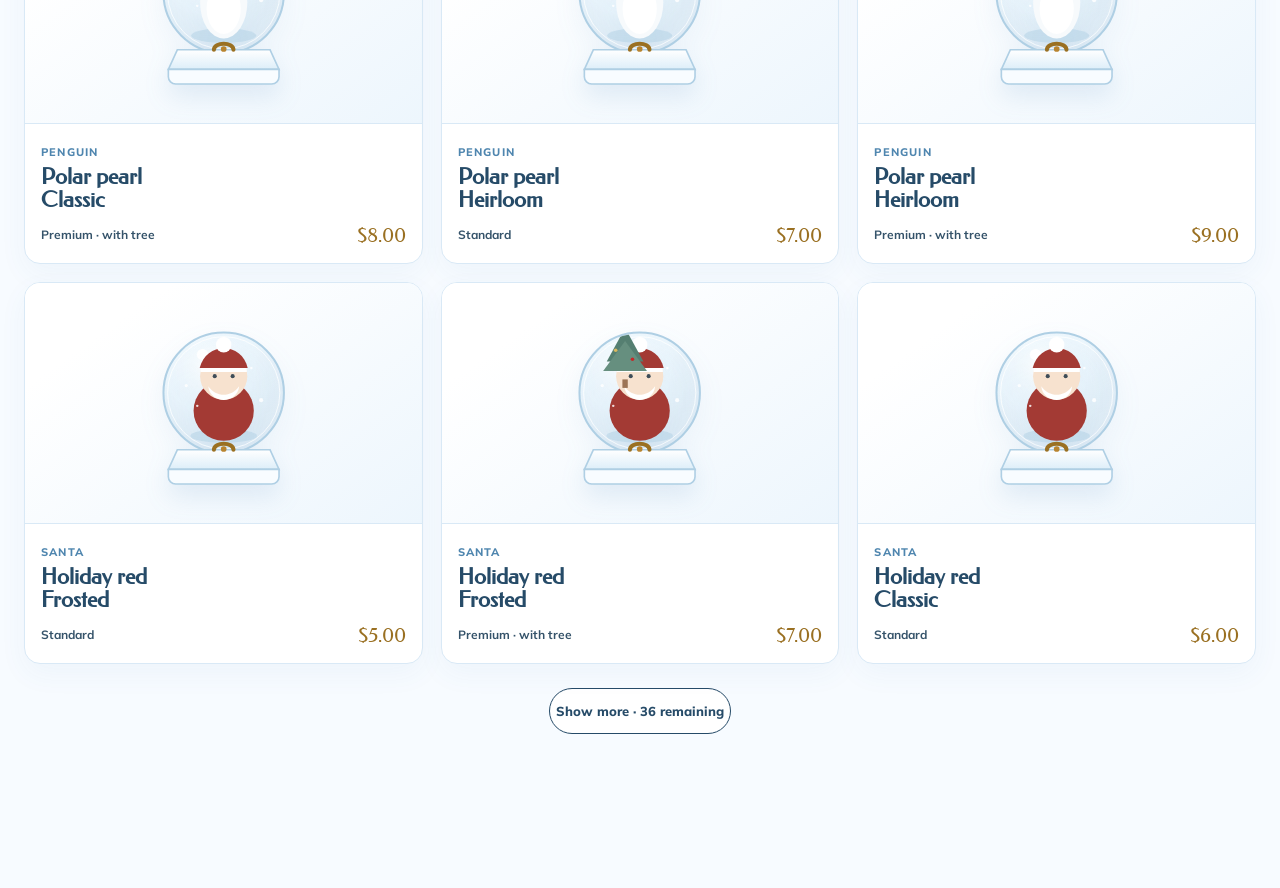
==== commit 3da26bad: "Added 3D Viewer Product Page" ====
--- a/index.html
+++ b/index.html
@@ -75,8 +75,8 @@
       </svg>
 
       <div class="hero-label">A closer look</div>
-      <h1 class="headline">A palace<br>of white.</h1>
-      <p class="hero-slogan">A palace of white beyond the glass of frosted white</p>
+      <h1 class="headline">Made for<br>winter wonder.</h1>
+      <p class="hero-slogan">Handmade snow globes, in glass and frosted white.</p>
       <div class="counter" aria-live="polite"><span id="counterCurrent">01</span> / <span id="counterTotal">45</span></div>
 
       <h2 class="outline-word" id="outlineWord" aria-hidden="true">PENGUIN</h2>
@@ -98,14 +98,19 @@
 
       <div class="bottom-area">
         <nav class="tabs" id="heroTabs" aria-label="Choose a featured snow globe"></nav>
+        <div class="hero-actions">
+          <button type="button" id="previousProduct" aria-label="Previous snow globe">←</button>
+          <button type="button" id="nextProduct" aria-label="Next snow globe">→</button>
+        </div>
       </div>
     </section>
 
     <section class="catalog" id="catalog" aria-labelledby="catalogTitle">
       <div class="catalog-heading">
         <div>
-          <p class="eyebrow">The full collection</p>
-          <h2 id="catalogTitle">Find your snow globe</h2>
+          <p class="eyebrow">Curated for every winter story</p>
+          <h2 id="catalogTitle">Find the perfect snow globe</h2>
+          <p class="catalog-intro">Choose a theme and edition, or browse the complete collection at your own pace.</p>
         </div>
         <p class="catalog-count" id="catalogCount" aria-live="polite">45 designs</p>
       </div>
@@ -119,6 +124,7 @@
       </div>
 
       <div class="product-grid" id="productGrid"></div>
+      <button class="load-more" id="loadMore" type="button">Show more designs</button>
     </section>
   </main>
 
--- a/styles.css
+++ b/styles.css
@@ -93,8 +93,8 @@
   color: var(--navy); font-family: "Federo",Georgia,serif; font-size: clamp(48px,5.2vw,78px); line-height: .98; letter-spacing: -2.5px;
 }
 .hero-slogan {
-  position: absolute; z-index: 8; top: 250px; left: 44px; max-width: 260px; margin: 0;
-  color: var(--slate); font-size: 13px; line-height: 1.5; font-weight: 700;
+  position: absolute; z-index: 8; top: 270px; left: 44px; max-width: 250px; margin: 0;
+  color: var(--slate); font-size: 13px; line-height: 1.6; font-weight: 700;
 }
 .counter { position: absolute; z-index: 8; top: 36px; right: 42px; color: var(--navy); font-size: 14px; font-weight: 800; letter-spacing: 2px; }
 .counter span:last-child { color: var(--gold); }
@@ -133,7 +133,7 @@
 .explore:hover { color: var(--gold); border-color: var(--gold); }
 
 .bottom-area { position: absolute; z-index: 10; left: 0; right: 0; bottom: 0; }
-.tabs { width: calc(79% - 105px); height: 72px; margin-left: 21%; margin-right: 105px; display: grid; grid-template-columns: repeat(7,1fr); }
+.tabs { width: calc(79% - 190px); height: 72px; margin-left: 21%; display: grid; grid-template-columns: repeat(7,1fr); }
 .tab {
   border: 0; border-left: 1px solid rgba(79,134,175,.08); background: var(--pale); color: var(--navy);
   cursor: pointer; font-family: "Federo",Georgia,serif; font-size: 13px; text-align: center;
@@ -142,31 +142,46 @@
 .tab span { display: block; transform: skewX(8deg); }
 .tab:hover { background: #cde3f8; }
 .tab.active { background: var(--white); transform: skewX(-8deg) translateY(-7px); box-shadow: 0 -6px 18px rgba(79,134,175,.05); }
+.hero-actions {
+  position: absolute; right: 18px; bottom: 11px; display: flex; gap: 6px;
+}
+.hero-actions button {
+  width: 40px; height: 40px; border: 1px solid var(--border); border-radius: 50%;
+  background: var(--white); color: var(--navy); font-size: 18px; cursor: pointer;
+}
+.hero-actions button:hover { border-color: var(--ice-blue); background: var(--pale); }
 
 .catalog { width: calc(100% - 48px); max-width: 1440px; margin: 18px auto 90px; padding: 32px 0 64px; }
-.catalog-heading { display: flex; align-items: end; justify-content: space-between; margin-bottom: 20px; }
+.catalog-heading { display: flex; align-items: start; justify-content: space-between; margin-bottom: 24px; }
 .eyebrow { margin: 0 0 5px; color: var(--ice-blue); font-size: 12px; font-weight: 800; letter-spacing: 2px; text-transform: uppercase; }
 .catalog-heading h2 { margin: 0; color: var(--navy); font-family: "Federo",Georgia,serif; font-size: 42px; }
-.catalog-count { margin: 0 0 6px; color: var(--slate); font-size: 14px; font-weight: 800; }
-.catalog-controls { margin-bottom: 18px; }
+.catalog-intro { max-width: 590px; margin: 9px 0 0; color: var(--slate); line-height: 1.65; }
+.catalog-count { margin: 8px 0 0; color: var(--slate); font-size: 14px; font-weight: 800; white-space: nowrap; }
+.catalog-controls { margin-bottom: 20px; }
 .version-toggle { display: inline-flex; gap: 6px; padding: 5px; border: 1px solid var(--border); border-radius: 10px; background: var(--white); }
 .version-button { height: 38px; border: 0; border-radius: 7px; background: transparent; color: var(--slate); padding: 0 14px; font-size: 13px; font-weight: 800; cursor: pointer; }
 .version-button.active { background: var(--navy); color: var(--white); }
-.product-grid { display: grid; grid-template-columns: repeat(4,minmax(0,1fr)); gap: 12px; }
+.product-grid { display: grid; grid-template-columns: repeat(3,minmax(0,1fr)); gap: 18px; }
 .product-card {
   min-width: 0; border: 1px solid var(--border); border-radius: 16px; background: var(--white);
   overflow: hidden; box-shadow: 0 10px 28px rgba(63,127,181,.05); transition: 180ms ease;
 }
 .product-card:hover { transform: translateY(-4px); box-shadow: 0 16px 34px rgba(63,127,181,.11); }
-.card-art { height: 220px; display: grid; place-items: center; background: linear-gradient(145deg,#fff 20%,#edf6fd 100%); cursor: pointer; }
+.card-art { height: 240px; display: grid; place-items: center; background: linear-gradient(145deg,#fff 20%,#edf6fd 100%); cursor: pointer; }
 .card-art svg { width: 78%; height: 78%; filter: drop-shadow(0 12px 12px rgba(63,127,181,.12)); }
 .card-body { padding: 16px; border-top: 1px solid var(--border); }
 .card-theme { color: var(--ice-blue); font-size: 11px; font-weight: 800; text-transform: uppercase; letter-spacing: 1.2px; }
-.card-name { min-height: 42px; margin: 5px 0 10px; color: var(--navy); font-family: "Federo",Georgia,serif; font-size: 20px; line-height: 1.05; }
+.card-name { min-height: 48px; margin: 5px 0 10px; color: var(--navy); font-family: "Federo",Georgia,serif; font-size: 22px; line-height: 1.05; }
 .card-footer { display: flex; align-items: center; justify-content: space-between; gap: 8px; }
 .card-edition { color: var(--slate); font-size: 12px; font-weight: 700; }
 .card-price { color: var(--gold); font-family: "Federo",Georgia,serif; font-size: 20px; }
 .empty-state { grid-column: 1/-1; padding: 40px; border: 1px dashed var(--border); border-radius: 16px; text-align: center; color: var(--slate); }
+.load-more {
+  display: block; min-width: 180px; height: 46px; margin: 24px auto 0; border: 1px solid var(--navy);
+  border-radius: 24px; background: var(--white); color: var(--navy); font-size: 13px; font-weight: 800; cursor: pointer;
+}
+.load-more:hover { background: var(--navy); color: var(--white); }
+.load-more.hidden { display: none; }
 
 .contact {
   position: fixed; z-index: 50; right: 20px; bottom: 20px; height: 50px; display: flex;
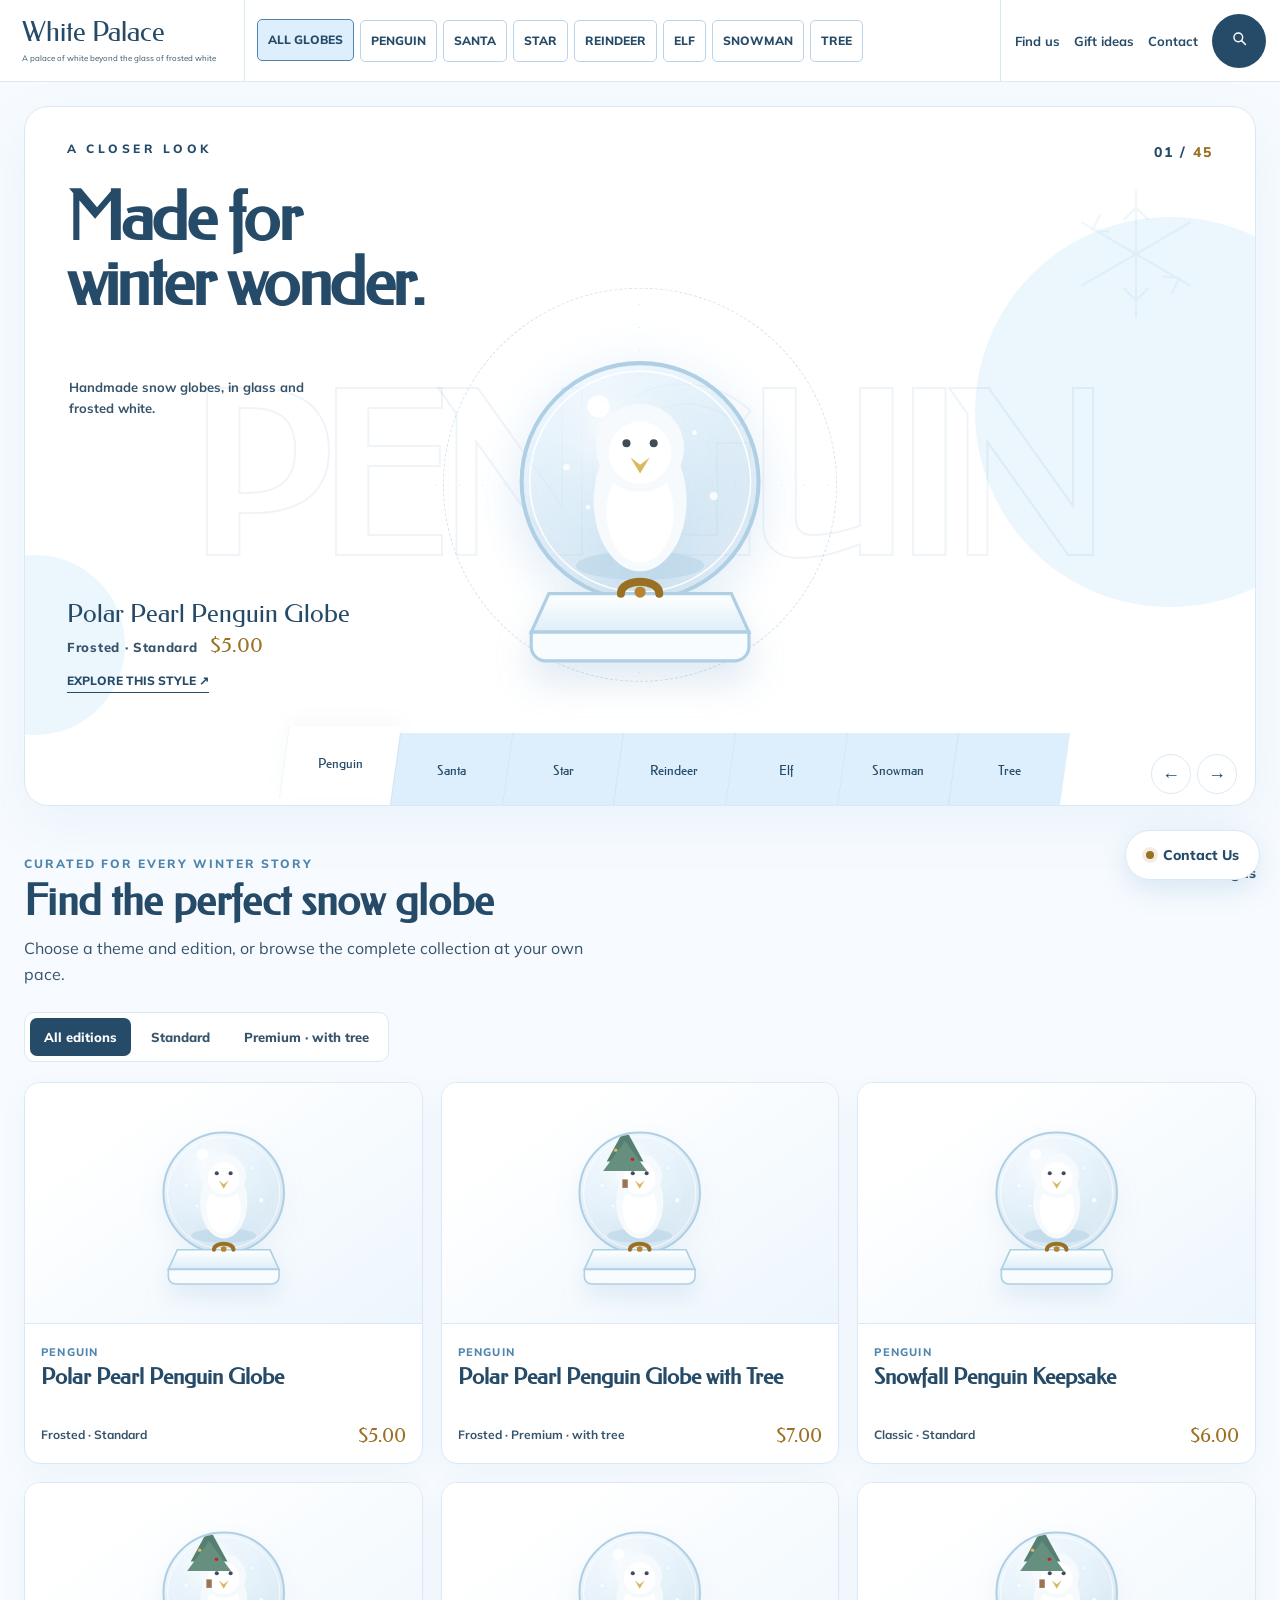
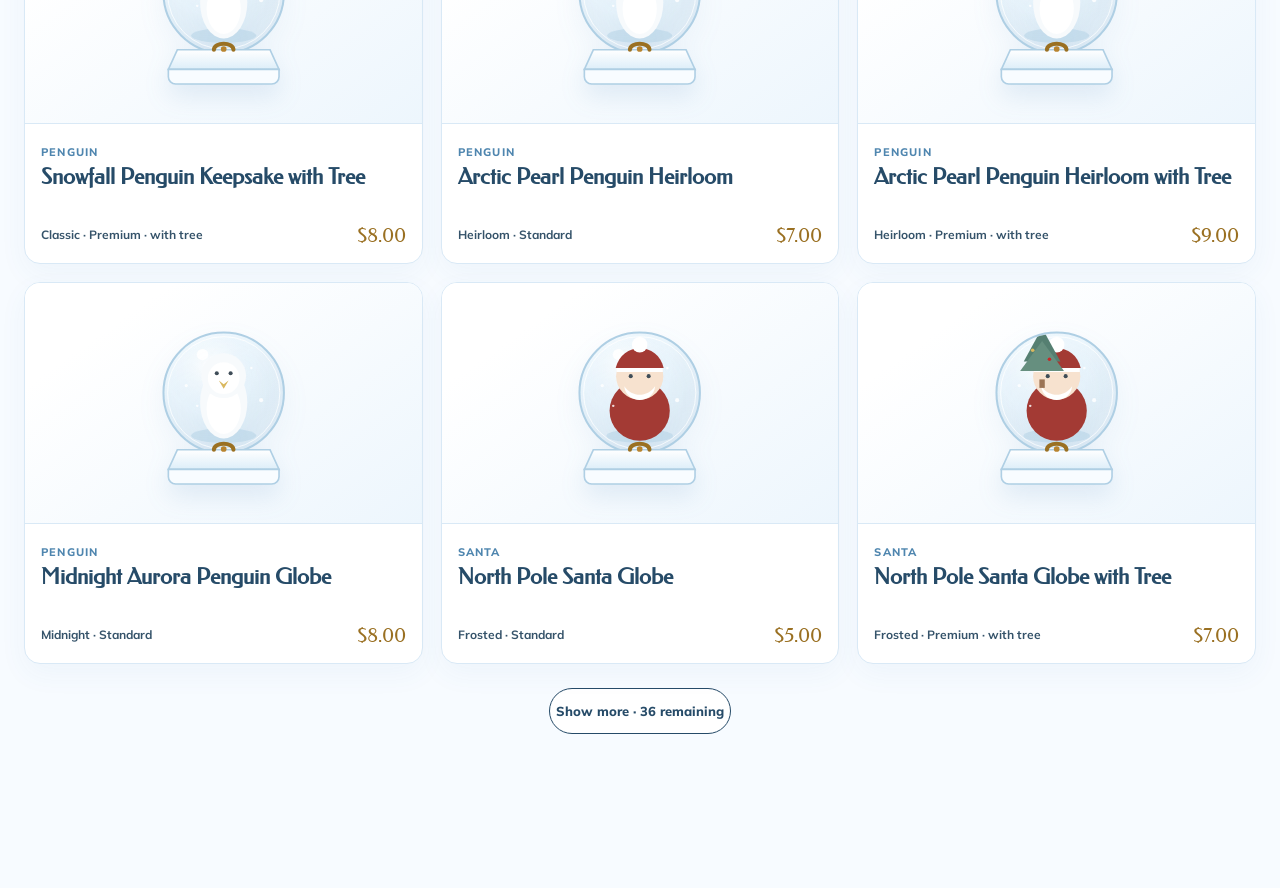
==== commit 303f7d21: "Make Prices Easier To Edit" ====
--- a/index.html
+++ b/index.html
@@ -130,7 +130,6 @@
 
   <button class="contact" id="contact" type="button">Contact Us</button>
 
-  <script src="data.js"></script>
-  <script src="app.js"></script>
+  <script type="module" src="app.js"></script>
 </body>
 </html>
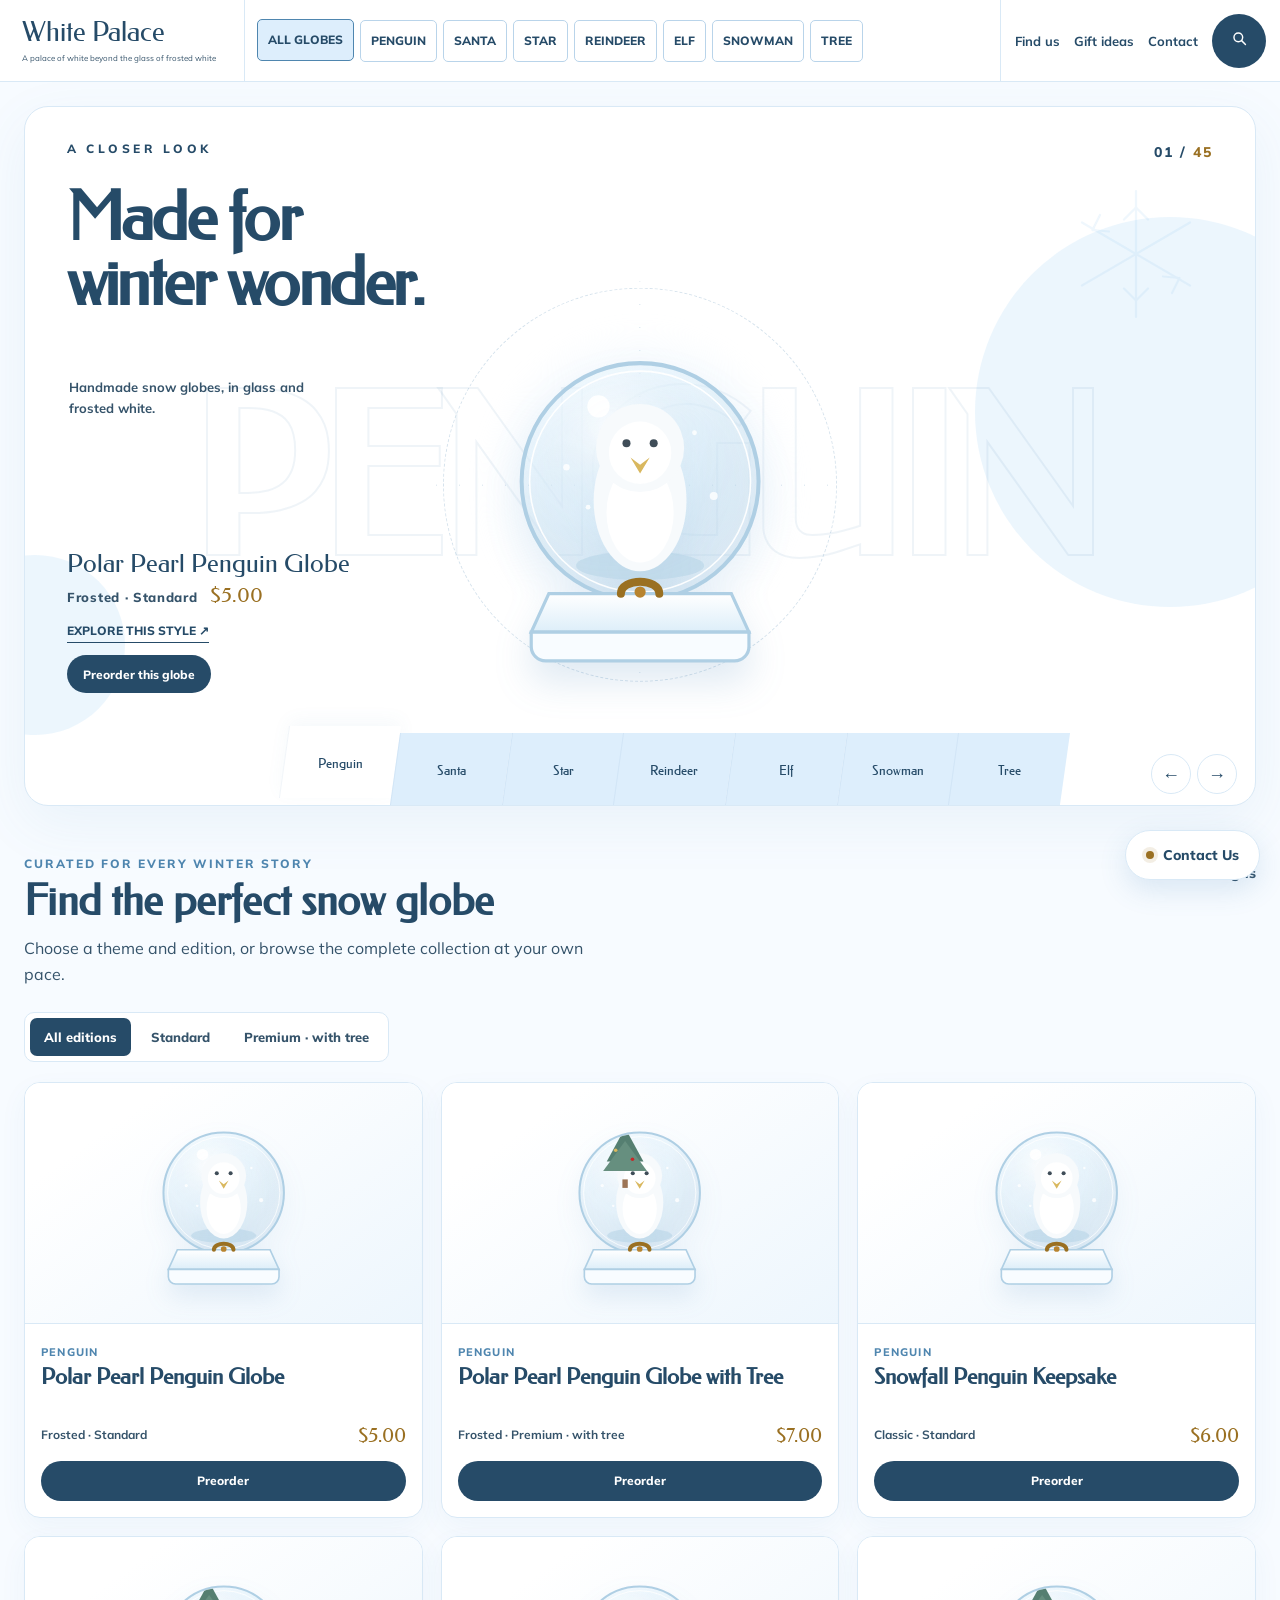
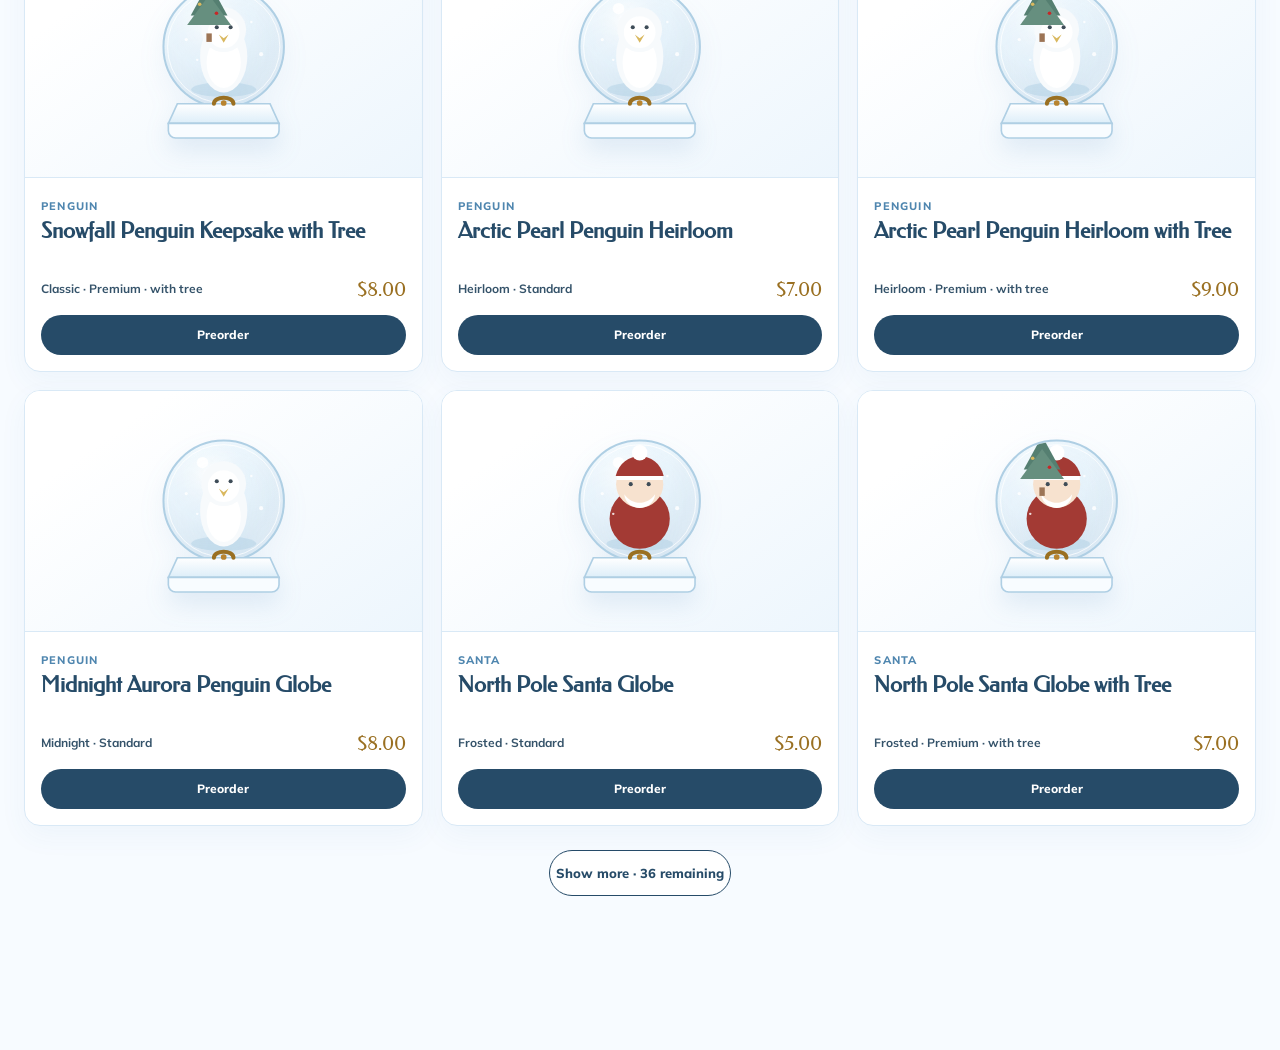
==== commit 2d057ed6: "Made a viable preorder email system" ====
--- a/index.html
+++ b/index.html
@@ -94,6 +94,7 @@
           <span class="price" id="price">$5.00</span>
         </div>
         <a class="explore" href="#catalog">Explore this style <span aria-hidden="true">↗</span></a>
+        <button class="hero-preorder" type="button" id="heroPreorder">Preorder this globe</button>
       </div>
 
       <div class="bottom-area">
@@ -130,6 +131,68 @@
 
   <button class="contact" id="contact" type="button">Contact Us</button>
 
+  <dialog class="preorder-dialog" id="preorderDialog" aria-label="White Palace preorder request" aria-labelledby="preorderTitle">
+    <div class="preorder-shell">
+      <button class="preorder-close" type="button" data-preorder-close aria-label="Close preorder dialog">×</button>
+      <form class="preorder-form" id="preorderForm" novalidate>
+        <p class="preorder-eyebrow">A winter keepsake, reserved for you</p>
+        <h2 id="preorderTitle">Preorder request</h2>
+        <p class="preorder-intro">Send your request and we’ll reply to confirm availability and pickup details.</p>
+        <div class="preorder-fields">
+          <label class="preorder-field" for="preorderProduct">Choose a design
+            <select id="preorderProduct" name="product_selector"></select>
+          </label>
+          <label class="preorder-field" for="preorderQuantity">Quantity
+            <select id="preorderQuantity" name="quantity_selector">
+              <option value="1">1</option><option value="2">2</option><option value="3">3</option>
+              <option value="4">4</option><option value="5">5</option><option value="6">6</option>
+            </select>
+          </label>
+          <label class="preorder-field" for="preorderName">Full name <span aria-hidden="true">*</span>
+            <input id="preorderName" name="name" autocomplete="name" required>
+          </label>
+          <label class="preorder-field" for="preorderContact">Customer email / contact <span aria-hidden="true">*</span>
+            <input id="preorderContact" name="email" autocomplete="email" required>
+          </label>
+          <label class="preorder-field preorder-note" for="preorderNotes">Pickup or special request <span>(optional)</span>
+            <textarea id="preorderNotes" name="notes" rows="3"></textarea>
+          </label>
+        </div>
+        <input class="preorder-honeypot" type="text" name="botcheck" tabindex="-1" autocomplete="off" aria-hidden="true">
+        <section class="preorder-summary" aria-labelledby="preorderSummaryTitle">
+          <h3 id="preorderSummaryTitle">Your request</h3>
+          <dl>
+            <div><dt>Product</dt><dd id="preorderSummaryProduct"></dd></div>
+            <div><dt>Theme</dt><dd id="preorderSummaryTheme"></dd></div>
+            <div><dt>Edition</dt><dd id="preorderSummaryEdition"></dd></div>
+            <div><dt>Quantity</dt><dd id="preorderSummaryQuantity"></dd></div>
+            <div class="preorder-total"><dt>Total</dt><dd id="preorderSummaryTotal"></dd></div>
+          </dl>
+        </section>
+        <input type="hidden" name="product_name">
+        <input type="hidden" name="theme">
+        <input type="hidden" name="edition">
+        <input type="hidden" name="quantity">
+        <input type="hidden" name="total_price">
+        <input type="hidden" name="order_summary">
+        <p class="preorder-message" id="preorderMessage" role="status" aria-live="polite"></p>
+        <button class="preorder-submit" type="submit">
+          <span data-submit-label>Send preorder request</span>
+          <span class="preorder-spinner" aria-hidden="true"></span>
+        </button>
+      </form>
+      <section class="preorder-success" id="preorderSuccess" aria-live="polite" hidden>
+        <p class="preorder-eyebrow">Request received</p>
+        <h2 id="preorderSuccessTitle">Thank you for reserving.</h2>
+        <p>We’ll be in touch to confirm your preorder.</p>
+        <p class="preorder-reference">Reference <strong id="preorderReference"></strong></p>
+        <div class="preorder-success-summary" id="preorderSuccessSummary"></div>
+        <button class="preorder-submit" type="button" data-preorder-close>Close</button>
+      </section>
+    </div>
+  </dialog>
+
   <script type="module" src="app.js"></script>
+  <script type="module" src="preorder.js"></script>
 </body>
 </html>
--- a/styles.css
+++ b/styles.css
@@ -191,6 +191,62 @@
 }
 .contact::before { content: ""; width: 8px; height: 8px; border-radius: 50%; background: var(--gold); box-shadow: 0 0 0 4px rgba(154,112,34,.12); }
 .contact:hover { transform: translateY(-3px); border-color: var(--ice-blue); }
+
+.hero-preorder, .card-preorder {
+  border: 0; border-radius: 22px; background: var(--navy); color: var(--white);
+  font-size: 12px; font-weight: 800; cursor: pointer; transition: 180ms ease;
+}
+.hero-preorder { display: block; min-height: 38px; margin-top: 12px; padding: 0 16px; }
+.hero-preorder:hover, .card-preorder:hover { background: var(--ice-blue); transform: translateY(-1px); }
+.card-preorder { width: 100%; min-height: 40px; margin-top: 14px; }
+
+.preorder-dialog {
+  width: min(620px, calc(100% - 24px)); max-width: none; max-height: min(92vh, 850px);
+  padding: 0; overflow: auto; border: 1px solid var(--border); border-radius: 20px;
+  background: #fafdff; color: var(--slate); box-shadow: 0 28px 90px rgba(22,51,74,.28);
+}
+.preorder-dialog::backdrop { background: rgba(18,42,61,.52); backdrop-filter: blur(5px); }
+.preorder-shell { position: relative; padding: 30px; }
+.preorder-close {
+  position: absolute; top: 14px; right: 16px; width: 38px; height: 38px; border: 1px solid var(--border);
+  border-radius: 50%; background: var(--white); color: var(--navy); font-size: 25px; line-height: 1; cursor: pointer;
+}
+.preorder-close:hover { background: var(--pale); }
+.preorder-eyebrow { margin: 0 42px 7px 0; color: var(--ice-blue); font-size: 10px; font-weight: 800; letter-spacing: 1.8px; text-transform: uppercase; }
+.preorder-form h2, .preorder-success h2 { margin: 0; color: var(--navy); font-family: "Federo",Georgia,serif; font-size: 32px; }
+.preorder-intro, .preorder-success > p { margin: 8px 0 20px; font-size: 13px; line-height: 1.55; }
+.preorder-fields { display: grid; grid-template-columns: repeat(2,minmax(0,1fr)); gap: 12px; }
+.preorder-field { display: grid; gap: 6px; color: var(--navy); font-size: 12px; font-weight: 800; }
+.preorder-field > span { display: inline; color: var(--ice-blue); }
+.preorder-field input, .preorder-field select, .preorder-field textarea {
+  width: 100%; min-height: 43px; padding: 10px 11px; border: 1px solid #b9d4ea; border-radius: 8px;
+  background: var(--white); color: var(--navy); font-size: 13px;
+}
+.preorder-field textarea { min-height: 72px; resize: vertical; }
+.preorder-note { grid-column: 1/-1; }
+.preorder-summary { margin-top: 17px; padding: 15px; border: 1px solid var(--border); border-radius: 12px; background: #eff7fd; }
+.preorder-summary h3 { margin: 0 0 10px; color: var(--navy); font-size: 13px; }
+.preorder-summary dl { display: grid; gap: 7px; margin: 0; font-size: 12px; }
+.preorder-summary dl > div { display: flex; justify-content: space-between; gap: 12px; }
+.preorder-summary dt { color: var(--slate); }
+.preorder-summary dd { margin: 0; color: var(--navy); font-weight: 800; text-align: right; }
+.preorder-summary .preorder-total { padding-top: 8px; border-top: 1px solid var(--border); font-size: 14px; }
+.preorder-message { min-height: 0; margin: 12px 0; color: #8b3c35; font-size: 12px; line-height: 1.45; }
+.preorder-message:empty { display: none; }
+.preorder-submit {
+  width: 100%; min-height: 48px; display: flex; align-items: center; justify-content: center; gap: 10px;
+  border: 0; border-radius: 25px; background: var(--navy); color: var(--white); font-size: 13px; font-weight: 800; cursor: pointer;
+}
+.preorder-submit:hover { background: var(--ice-blue); }
+.preorder-submit:disabled { opacity: .76; cursor: wait; }
+.preorder-spinner { display: none; width: 17px; height: 17px; border: 2px solid rgba(255,255,255,.5); border-top-color: var(--white); border-radius: 50%; }
+.preorder-submit.is-submitting .preorder-spinner { display: inline-block; animation: preorder-spin .75s linear infinite; }
+@keyframes preorder-spin { to { transform: rotate(360deg); } }
+.preorder-honeypot { display: none !important; }
+.preorder-success { padding-top: 14px; }
+.preorder-success[hidden], .preorder-form[hidden] { display: none; }
+.preorder-reference { padding: 10px 12px; border-radius: 8px; background: var(--pale); color: var(--navy); }
+.preorder-success-summary { margin: 12px 0 20px; padding: 14px; border: 1px solid var(--border); border-radius: 10px; background: var(--white); color: var(--navy); font-size: 12px; line-height: 1.7; white-space: pre-line; }
 
 @media (max-width:1180px) {
   .brand { width: 210px; min-width: 210px; }
@@ -253,8 +309,16 @@
   .card-art { height: 240px; }
   .contact { right: 10px; bottom: 10px; height: 46px; padding-inline: 15px; }
 }
+@media (max-width:520px) {
+  .preorder-shell { padding: 25px 18px 20px; }
+  .preorder-fields { grid-template-columns: 1fr; }
+  .preorder-note { grid-column: auto; }
+  .preorder-form h2, .preorder-success h2 { font-size: 28px; }
+  .preorder-summary { padding: 12px; }
+}
 @media (prefers-reduced-motion:reduce) {
   html { scroll-behavior: auto; }
   .page-snow { display: none; }
   .globe-art,.outline-word,.tab,.product-card { transition: none; }
-}
+  .preorder-spinner { animation-duration: 1.5s; }
+}
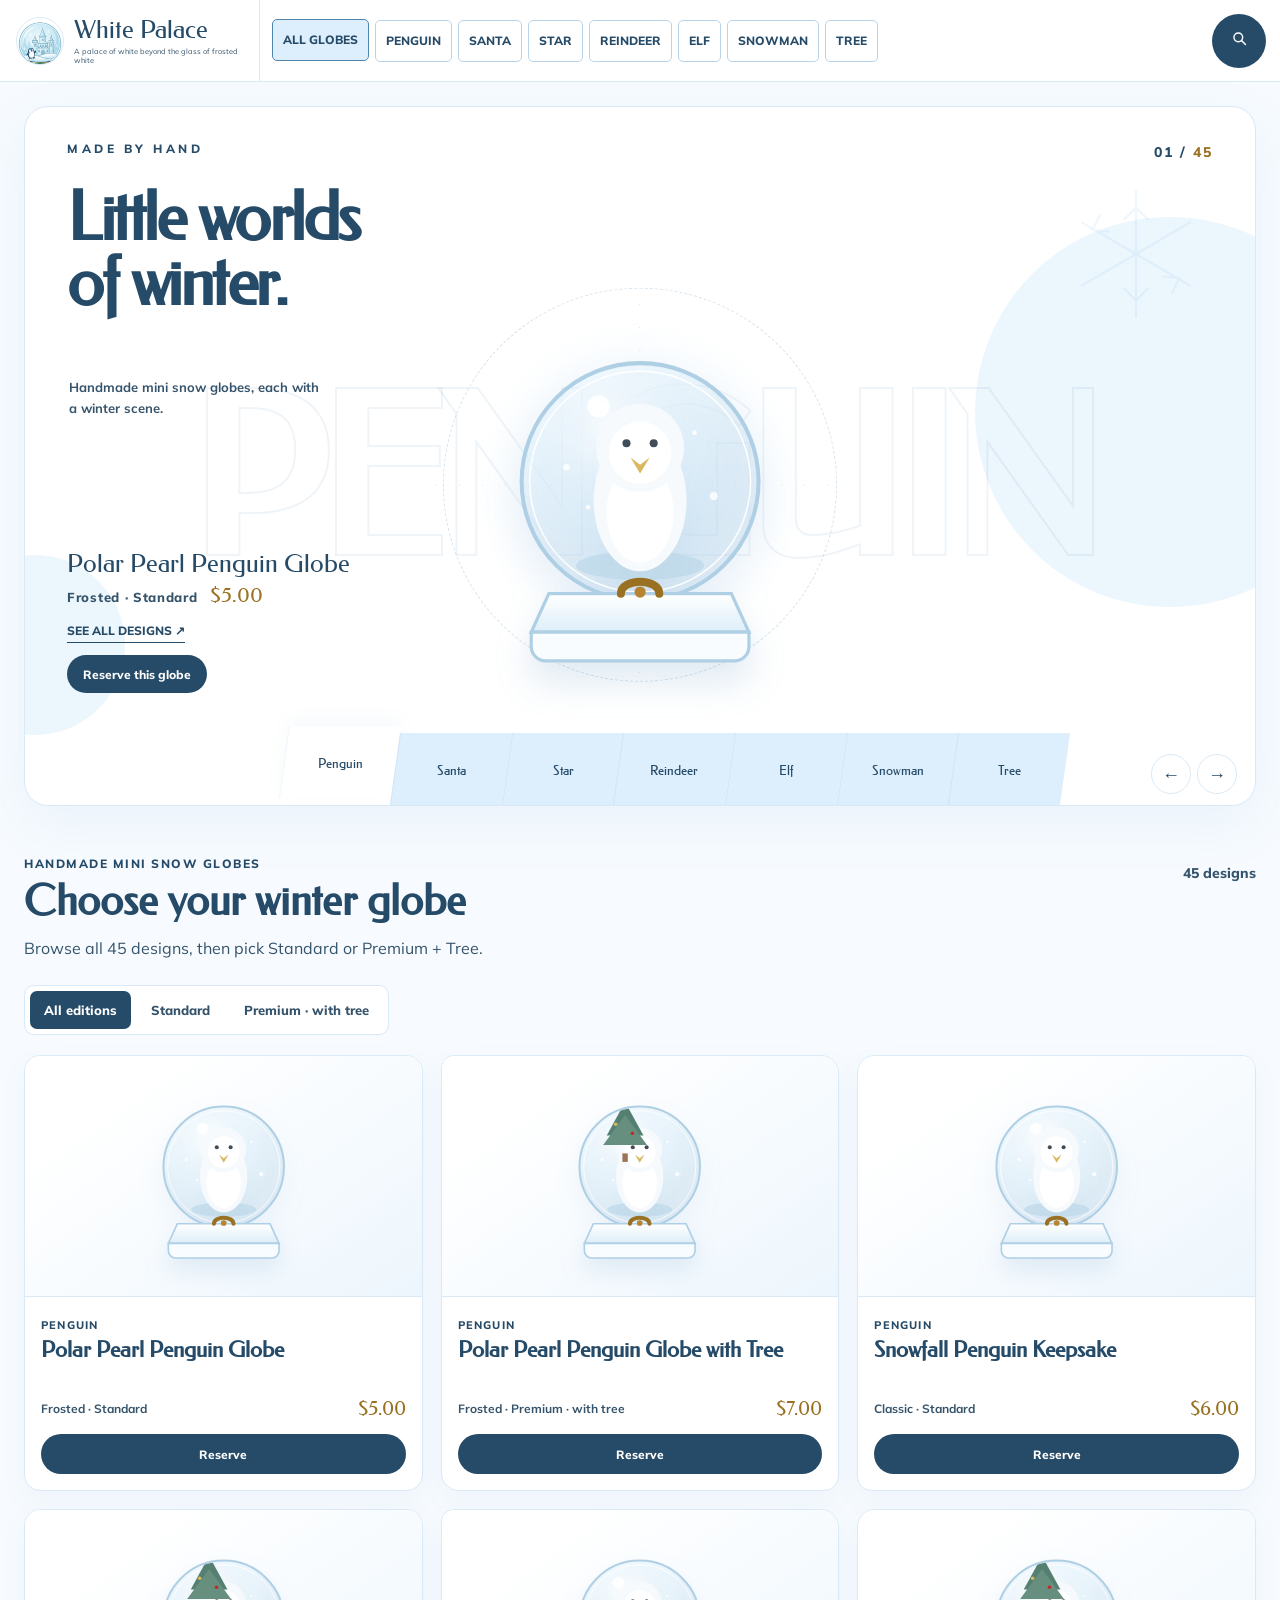
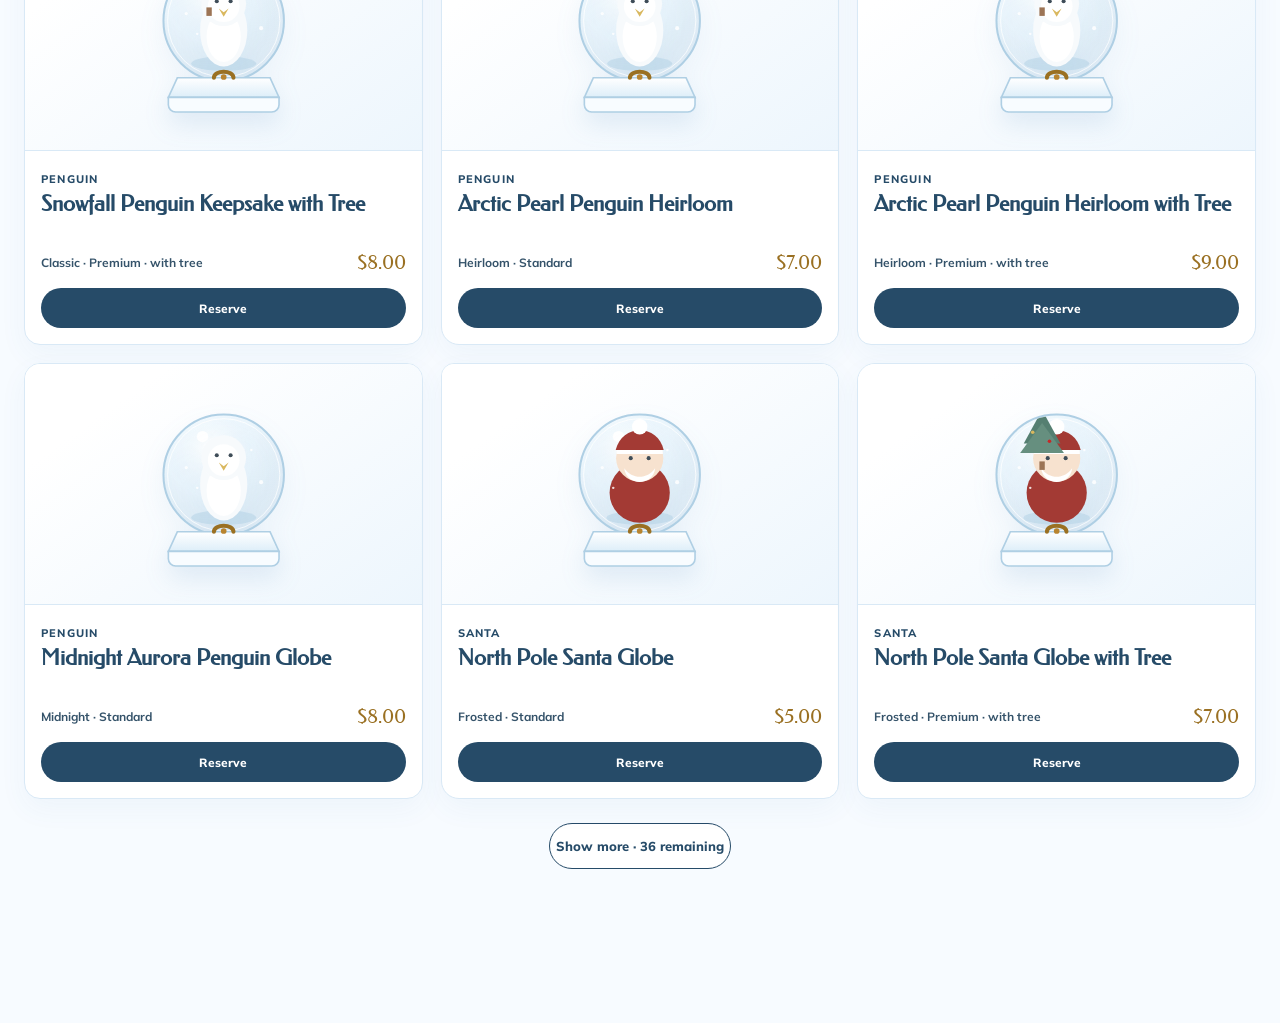
==== commit 73611fff: "Added Logo Into the Website" ====
--- a/index.html
+++ b/index.html
@@ -27,8 +27,11 @@
 
   <header class="topbar">
     <a class="brand" href="#" aria-label="White Palace home">
-      <span class="brand-name">White Palace</span>
-      <span class="brand-slogan">A palace of white beyond the glass of frosted white</span>
+      <span class="brand-mark" aria-hidden="true"><img src="assets/white-palace-logo.jpeg" alt=""></span>
+      <span class="brand-copy">
+        <span class="brand-name">White Palace</span>
+        <span class="brand-slogan">A palace of white beyond the glass of frosted white</span>
+      </span>
     </a>
 
     <nav class="category-nav" aria-label="Globe categories" id="themeFilters">
@@ -43,11 +46,6 @@
     </nav>
 
     <div class="utility">
-      <nav class="utility-links" aria-label="Utility navigation">
-        <a href="#catalog">Find us</a>
-        <a href="#catalog">Gift ideas</a>
-        <a href="#contact">Contact</a>
-      </nav>
       <button class="search" type="button" aria-label="Search snow globes" aria-expanded="false" aria-controls="searchPanel">
         <svg width="19" height="19" viewBox="0 0 24 24" fill="none" aria-hidden="true">
           <circle cx="10.5" cy="10.5" r="5.5" stroke="currentColor" stroke-width="1.8"/>
@@ -74,9 +72,9 @@
         </g>
       </svg>
 
-      <div class="hero-label">A closer look</div>
-      <h1 class="headline">Made for<br>winter wonder.</h1>
-      <p class="hero-slogan">Handmade snow globes, in glass and frosted white.</p>
+      <div class="hero-label">Made by hand</div>
+      <h1 class="headline">Little worlds<br>of winter.</h1>
+      <p class="hero-slogan">Handmade mini snow globes, each with a winter scene.</p>
       <div class="counter" aria-live="polite"><span id="counterCurrent">01</span> / <span id="counterTotal">45</span></div>
 
       <h2 class="outline-word" id="outlineWord" aria-hidden="true">PENGUIN</h2>
@@ -93,8 +91,8 @@
           <span class="variant" id="variantName">Frosted White · Standard</span>
           <span class="price" id="price">$5.00</span>
         </div>
-        <a class="explore" href="#catalog">Explore this style <span aria-hidden="true">↗</span></a>
-        <button class="hero-preorder" type="button" id="heroPreorder">Preorder this globe</button>
+        <a class="explore" href="#catalog">See all designs <span aria-hidden="true">↗</span></a>
+        <button class="hero-preorder" type="button" id="heroPreorder">Reserve this globe</button>
       </div>
 
       <div class="bottom-area">
@@ -109,9 +107,9 @@
     <section class="catalog" id="catalog" aria-labelledby="catalogTitle">
       <div class="catalog-heading">
         <div>
-          <p class="eyebrow">Curated for every winter story</p>
-          <h2 id="catalogTitle">Find the perfect snow globe</h2>
-          <p class="catalog-intro">Choose a theme and edition, or browse the complete collection at your own pace.</p>
+          <p class="eyebrow">Handmade mini snow globes</p>
+          <h2 id="catalogTitle">Choose your winter globe</h2>
+          <p class="catalog-intro">Browse all 45 designs, then pick Standard or Premium + Tree.</p>
         </div>
         <p class="catalog-count" id="catalogCount" aria-live="polite">45 designs</p>
       </div>
@@ -129,15 +127,13 @@
     </section>
   </main>
 
-  <button class="contact" id="contact" type="button">Contact Us</button>
-
-  <dialog class="preorder-dialog" id="preorderDialog" aria-label="White Palace preorder request" aria-labelledby="preorderTitle">
+  <dialog class="preorder-dialog" id="preorderDialog" aria-label="Reserve a mini snow globe" aria-labelledby="preorderTitle">
     <div class="preorder-shell">
       <button class="preorder-close" type="button" data-preorder-close aria-label="Close preorder dialog">×</button>
       <form class="preorder-form" id="preorderForm" novalidate>
-        <p class="preorder-eyebrow">A winter keepsake, reserved for you</p>
-        <h2 id="preorderTitle">Preorder request</h2>
-        <p class="preorder-intro">Send your request and we’ll reply to confirm availability and pickup details.</p>
+        <p class="preorder-eyebrow">A small winter scene, made by hand</p>
+        <h2 id="preorderTitle">Reserve a mini snow globe</h2>
+        <p class="preorder-intro">Choose a design and tell us how to reach you. We’ll reply to confirm availability and pickup or delivery.</p>
         <div class="preorder-fields">
           <label class="preorder-field" for="preorderProduct">Choose a design
             <select id="preorderProduct" name="product_selector"></select>
@@ -151,7 +147,7 @@
           <label class="preorder-field" for="preorderName">Full name <span aria-hidden="true">*</span>
             <input id="preorderName" name="name" autocomplete="name" required>
           </label>
-          <label class="preorder-field" for="preorderContact">Customer email / contact <span aria-hidden="true">*</span>
+          <label class="preorder-field" for="preorderContact">Email or contact handle <span aria-hidden="true">*</span>
             <input id="preorderContact" name="email" autocomplete="email" required>
           </label>
           <label class="preorder-field preorder-note" for="preorderNotes">Pickup or special request <span>(optional)</span>
@@ -160,7 +156,7 @@
         </div>
         <input class="preorder-honeypot" type="text" name="botcheck" tabindex="-1" autocomplete="off" aria-hidden="true">
         <section class="preorder-summary" aria-labelledby="preorderSummaryTitle">
-          <h3 id="preorderSummaryTitle">Your request</h3>
+          <h3 id="preorderSummaryTitle">Your selection</h3>
           <dl>
             <div><dt>Product</dt><dd id="preorderSummaryProduct"></dd></div>
             <div><dt>Theme</dt><dd id="preorderSummaryTheme"></dd></div>
@@ -177,14 +173,14 @@
         <input type="hidden" name="order_summary">
         <p class="preorder-message" id="preorderMessage" role="status" aria-live="polite"></p>
         <button class="preorder-submit" type="submit">
-          <span data-submit-label>Send preorder request</span>
+          <span data-submit-label>Send request</span>
           <span class="preorder-spinner" aria-hidden="true"></span>
         </button>
       </form>
       <section class="preorder-success" id="preorderSuccess" aria-live="polite" hidden>
         <p class="preorder-eyebrow">Request received</p>
-        <h2 id="preorderSuccessTitle">Thank you for reserving.</h2>
-        <p>We’ll be in touch to confirm your preorder.</p>
+        <h2 id="preorderSuccessTitle">Thanks — we’ve got your request.</h2>
+        <p>We’ll be in touch to confirm availability and next steps.</p>
         <p class="preorder-reference">Reference <strong id="preorderReference"></strong></p>
         <div class="preorder-success-summary" id="preorderSuccessSummary"></div>
         <button class="preorder-submit" type="button" data-preorder-close>Close</button>
--- a/styles.css
+++ b/styles.css
@@ -43,12 +43,22 @@
   align-items: stretch; background: rgba(255,255,255,.96); border-bottom: 1px solid var(--border);
 }
 .brand {
-  width: 245px; min-width: 245px; display: flex; flex-direction: column;
-  justify-content: center; padding: 0 22px; border-right: 1px solid var(--border);
-}
-.brand-name { color: var(--navy); font-family: "Federo",Georgia,serif; font-size: 27px; line-height: 1; }
-.brand-slogan { max-width: 205px; margin-top: 7px; color: var(--slate); font-size: 8px; line-height: 1.25; }
-.category-nav { display: flex; align-items: center; gap: 6px; padding: 0 12px; overflow-x: auto; scrollbar-width: none; }
+  width: 260px; min-width: 260px; flex: 0 0 260px; display: flex; align-items: center;
+  gap: 10px; padding: 0 14px 0 16px; border-right: 1px solid var(--border);
+}
+.brand-mark {
+  position: relative; flex: 0 0 48px; width: 48px; height: 48px; overflow: hidden;
+  border: 1px solid var(--border); border-radius: 50%; background: linear-gradient(145deg,#fff,#eaf5fc);
+}
+.brand-mark img {
+  position: absolute; top: -12px; left: 50%; width: 98px; height: 98px; max-width: none;
+  transform: translateX(-50%);
+}
+.brand-copy { min-width: 0; display: flex; flex-direction: column; justify-content: center; }
+.brand-name { color: var(--navy); font-family: "Federo",Georgia,serif; font-size: 25px; line-height: 1; white-space: nowrap; }
+.brand-slogan { max-width: 170px; margin-top: 5px; color: var(--slate); font-size: 7.5px; line-height: 1.2; }
+.brand:hover .brand-mark { border-color: #b9d4ea; }
+.category-nav { flex: 1; min-width: 0; display: flex; align-items: center; gap: 6px; padding: 0 12px; overflow-x: auto; scrollbar-width: none; }
 .category-nav::-webkit-scrollbar { display: none; }
 .nav-box {
   height: 42px; padding: 0 10px; border: 1px solid #b9d4ea; border-radius: 5px;
@@ -56,12 +66,9 @@
   text-transform: uppercase; white-space: nowrap; cursor: pointer; transition: 180ms ease;
 }
 .nav-box:hover, .nav-box.active { border-color: var(--ice-blue); background: var(--pale); transform: translateY(-1px); }
-.utility { margin-left: auto; display: flex; align-items: stretch; }
-.utility-links { display: flex; align-items: center; gap: 14px; padding: 0 14px; border-left: 1px solid var(--border); }
-.utility-links a { color: var(--navy); font-size: 13px; font-weight: 700; white-space: nowrap; }
-.utility-links a:hover { color: var(--ice-blue); }
+.utility { margin-left: auto; display: flex; align-items: center; }
 .search {
-  width: 54px; height: 54px; align-self: center; margin-right: 14px; border: 0;
+  width: 54px; height: 54px; flex: 0 0 54px; margin: 0 14px 0 0; border: 0;
   border-radius: 50%; background: var(--navy); color: var(--white); cursor: pointer; transition: 180ms ease;
 }
 .search:hover { background: var(--ice-blue); transform: rotate(-8deg) scale(1.04); }
@@ -153,7 +160,7 @@
 
 .catalog { width: calc(100% - 48px); max-width: 1440px; margin: 18px auto 90px; padding: 32px 0 64px; }
 .catalog-heading { display: flex; align-items: start; justify-content: space-between; margin-bottom: 24px; }
-.eyebrow { margin: 0 0 5px; color: var(--ice-blue); font-size: 12px; font-weight: 800; letter-spacing: 2px; text-transform: uppercase; }
+.eyebrow { margin: 0 0 5px; color: var(--navy); font-size: 12px; font-weight: 800; letter-spacing: 1.5px; text-transform: uppercase; }
 .catalog-heading h2 { margin: 0; color: var(--navy); font-family: "Federo",Georgia,serif; font-size: 42px; }
 .catalog-intro { max-width: 590px; margin: 9px 0 0; color: var(--slate); line-height: 1.65; }
 .catalog-count { margin: 8px 0 0; color: var(--slate); font-size: 14px; font-weight: 800; white-space: nowrap; }
@@ -164,13 +171,18 @@
 .product-grid { display: grid; grid-template-columns: repeat(3,minmax(0,1fr)); gap: 18px; }
 .product-card {
   min-width: 0; border: 1px solid var(--border); border-radius: 16px; background: var(--white);
-  overflow: hidden; box-shadow: 0 10px 28px rgba(63,127,181,.05); transition: 180ms ease;
-}
-.product-card:hover { transform: translateY(-4px); box-shadow: 0 16px 34px rgba(63,127,181,.11); }
+  overflow: hidden; box-shadow: 0 10px 28px rgba(63,127,181,.05);
+  transition: transform 160ms ease,box-shadow 180ms ease,border-color 180ms ease;
+}
+.product-card:nth-child(3n+2) { border-radius: 13px 18px 15px 18px; }
+.product-card:nth-child(3n) { border-radius: 18px 14px 18px 14px; }
+.product-card:hover, .product-card:focus-within {
+  transform: translateY(-2px); border-color: #c4dced; box-shadow: 0 12px 30px rgba(63,127,181,.09);
+}
 .card-art { height: 240px; display: grid; place-items: center; background: linear-gradient(145deg,#fff 20%,#edf6fd 100%); cursor: pointer; }
 .card-art svg { width: 78%; height: 78%; filter: drop-shadow(0 12px 12px rgba(63,127,181,.12)); }
 .card-body { padding: 16px; border-top: 1px solid var(--border); }
-.card-theme { color: var(--ice-blue); font-size: 11px; font-weight: 800; text-transform: uppercase; letter-spacing: 1.2px; }
+.card-theme { color: var(--navy); font-size: 11px; font-weight: 800; text-transform: uppercase; letter-spacing: 1.2px; }
 .card-name { min-height: 48px; margin: 5px 0 10px; color: var(--navy); font-family: "Federo",Georgia,serif; font-size: 22px; line-height: 1.05; }
 .card-footer { display: flex; align-items: center; justify-content: space-between; gap: 8px; }
 .card-edition { color: var(--slate); font-size: 12px; font-weight: 700; }
@@ -183,15 +195,6 @@
 .load-more:hover { background: var(--navy); color: var(--white); }
 .load-more.hidden { display: none; }
 
-.contact {
-  position: fixed; z-index: 50; right: 20px; bottom: 20px; height: 50px; display: flex;
-  align-items: center; gap: 9px; padding: 0 20px; border: 1px solid var(--border);
-  border-radius: 28px; background: var(--white); color: var(--navy); box-shadow: 0 10px 28px rgba(63,127,181,.16);
-  font-size: 14px; font-weight: 800; cursor: pointer; transition: 180ms ease;
-}
-.contact::before { content: ""; width: 8px; height: 8px; border-radius: 50%; background: var(--gold); box-shadow: 0 0 0 4px rgba(154,112,34,.12); }
-.contact:hover { transform: translateY(-3px); border-color: var(--ice-blue); }
-
 .hero-preorder, .card-preorder {
   border: 0; border-radius: 22px; background: var(--navy); color: var(--white);
   font-size: 12px; font-weight: 800; cursor: pointer; transition: 180ms ease;
@@ -212,12 +215,12 @@
   border-radius: 50%; background: var(--white); color: var(--navy); font-size: 25px; line-height: 1; cursor: pointer;
 }
 .preorder-close:hover { background: var(--pale); }
-.preorder-eyebrow { margin: 0 42px 7px 0; color: var(--ice-blue); font-size: 10px; font-weight: 800; letter-spacing: 1.8px; text-transform: uppercase; }
+.preorder-eyebrow { margin: 0 42px 7px 0; color: var(--navy); font-size: 10px; font-weight: 800; letter-spacing: 1.4px; text-transform: uppercase; }
 .preorder-form h2, .preorder-success h2 { margin: 0; color: var(--navy); font-family: "Federo",Georgia,serif; font-size: 32px; }
 .preorder-intro, .preorder-success > p { margin: 8px 0 20px; font-size: 13px; line-height: 1.55; }
 .preorder-fields { display: grid; grid-template-columns: repeat(2,minmax(0,1fr)); gap: 12px; }
 .preorder-field { display: grid; gap: 6px; color: var(--navy); font-size: 12px; font-weight: 800; }
-.preorder-field > span { display: inline; color: var(--ice-blue); }
+.preorder-field > span { display: inline; color: var(--navy); }
 .preorder-field input, .preorder-field select, .preorder-field textarea {
   width: 100%; min-height: 43px; padding: 10px 11px; border: 1px solid #b9d4ea; border-radius: 8px;
   background: var(--white); color: var(--navy); font-size: 13px;
@@ -249,15 +252,18 @@
 .preorder-success-summary { margin: 12px 0 20px; padding: 14px; border: 1px solid var(--border); border-radius: 10px; background: var(--white); color: var(--navy); font-size: 12px; line-height: 1.7; white-space: pre-line; }
 
 @media (max-width:1180px) {
-  .brand { width: 210px; min-width: 210px; }
-  .utility-links { display: none; }
+  .brand { width: 230px; min-width: 230px; flex-basis: 230px; padding-left: 12px; gap: 8px; }
+  .brand-mark { flex-basis: 44px; width: 44px; height: 44px; }
+  .brand-mark img { top: -14px; width: 96px; height: 96px; }
+  .brand-name { font-size: 22px; }
+  .brand-slogan { max-width: 155px; }
   .product-grid { grid-template-columns: repeat(3,minmax(0,1fr)); }
 }
 @media (max-width:980px) {
   .topbar { height: auto; min-height: var(--nav-height); flex-wrap: wrap; }
   .brand { height: var(--nav-height); }
-  .category-nav { order: 3; width: 100%; height: 54px; border-top: 1px solid var(--border); }
-  .utility { height: var(--nav-height); }
+  .category-nav { order: 3; flex: 0 0 100%; width: 100%; height: 54px; border-top: 1px solid var(--border); }
+  .utility { order: 2; height: var(--nav-height); }
   .hero { height: 720px; }
   .hero-slogan { top: 230px; }
   .product-stage { top: 52%; }
@@ -266,10 +272,13 @@
 }
 @media (max-width:700px) {
   :root { --nav-height: 70px; }
-  .brand { width: 180px; min-width: 180px; padding-left: 16px; }
-  .brand-name { font-size: 23px; }
-  .brand-slogan { max-width: 160px; font-size: 7.5px; }
-  .search { width: 48px; height: 48px; margin-right: 10px; }
+  .brand { width: 230px; min-width: 230px; flex-basis: 230px; padding: 0 8px 0 12px; }
+  .brand-mark { flex-basis: 42px; width: 42px; height: 42px; }
+  .brand-mark img { top: -15px; width: 92px; height: 92px; }
+  .brand-name { font-size: 21px; }
+  .brand-slogan { max-width: 155px; font-size: 7px; }
+  .utility { margin-left: auto; }
+  .search { width: 48px; height: 48px; flex-basis: 48px; margin-right: 10px; }
   .search-panel { top: 124px; right: 10px; width: calc(100% - 20px); }
   .nav-box { height: 38px; font-size: 11px; }
   .hero { width: calc(100% - 20px); height: 760px; margin-top: 10px; border-radius: 18px; }
@@ -289,9 +298,11 @@
   .card-art { height: 180px; }
 }
 @media (max-width:420px) {
-  .brand { width: 160px; min-width: 160px; }
-  .brand-name { font-size: 20px; }
-  .search { width: 44px; height: 44px; }
+  .brand { width: 210px; min-width: 210px; flex-basis: 210px; padding-left: 10px; gap: 7px; }
+  .brand-mark { flex-basis: 40px; width: 40px; height: 40px; }
+  .brand-mark img { top: -15px; width: 90px; height: 90px; }
+  .brand-name { font-size: 19px; }
+  .search { width: 44px; height: 44px; flex-basis: 44px; }
   .hero { height: 730px; }
   .headline { max-width: 300px; font-size: 42px; }
   .hero-slogan { top: 200px; }
@@ -307,7 +318,6 @@
   .version-button { padding: 0 6px; font-size: 11px; }
   .product-grid { grid-template-columns: 1fr; }
   .card-art { height: 240px; }
-  .contact { right: 10px; bottom: 10px; height: 46px; padding-inline: 15px; }
 }
 @media (max-width:520px) {
   .preorder-shell { padding: 25px 18px 20px; }
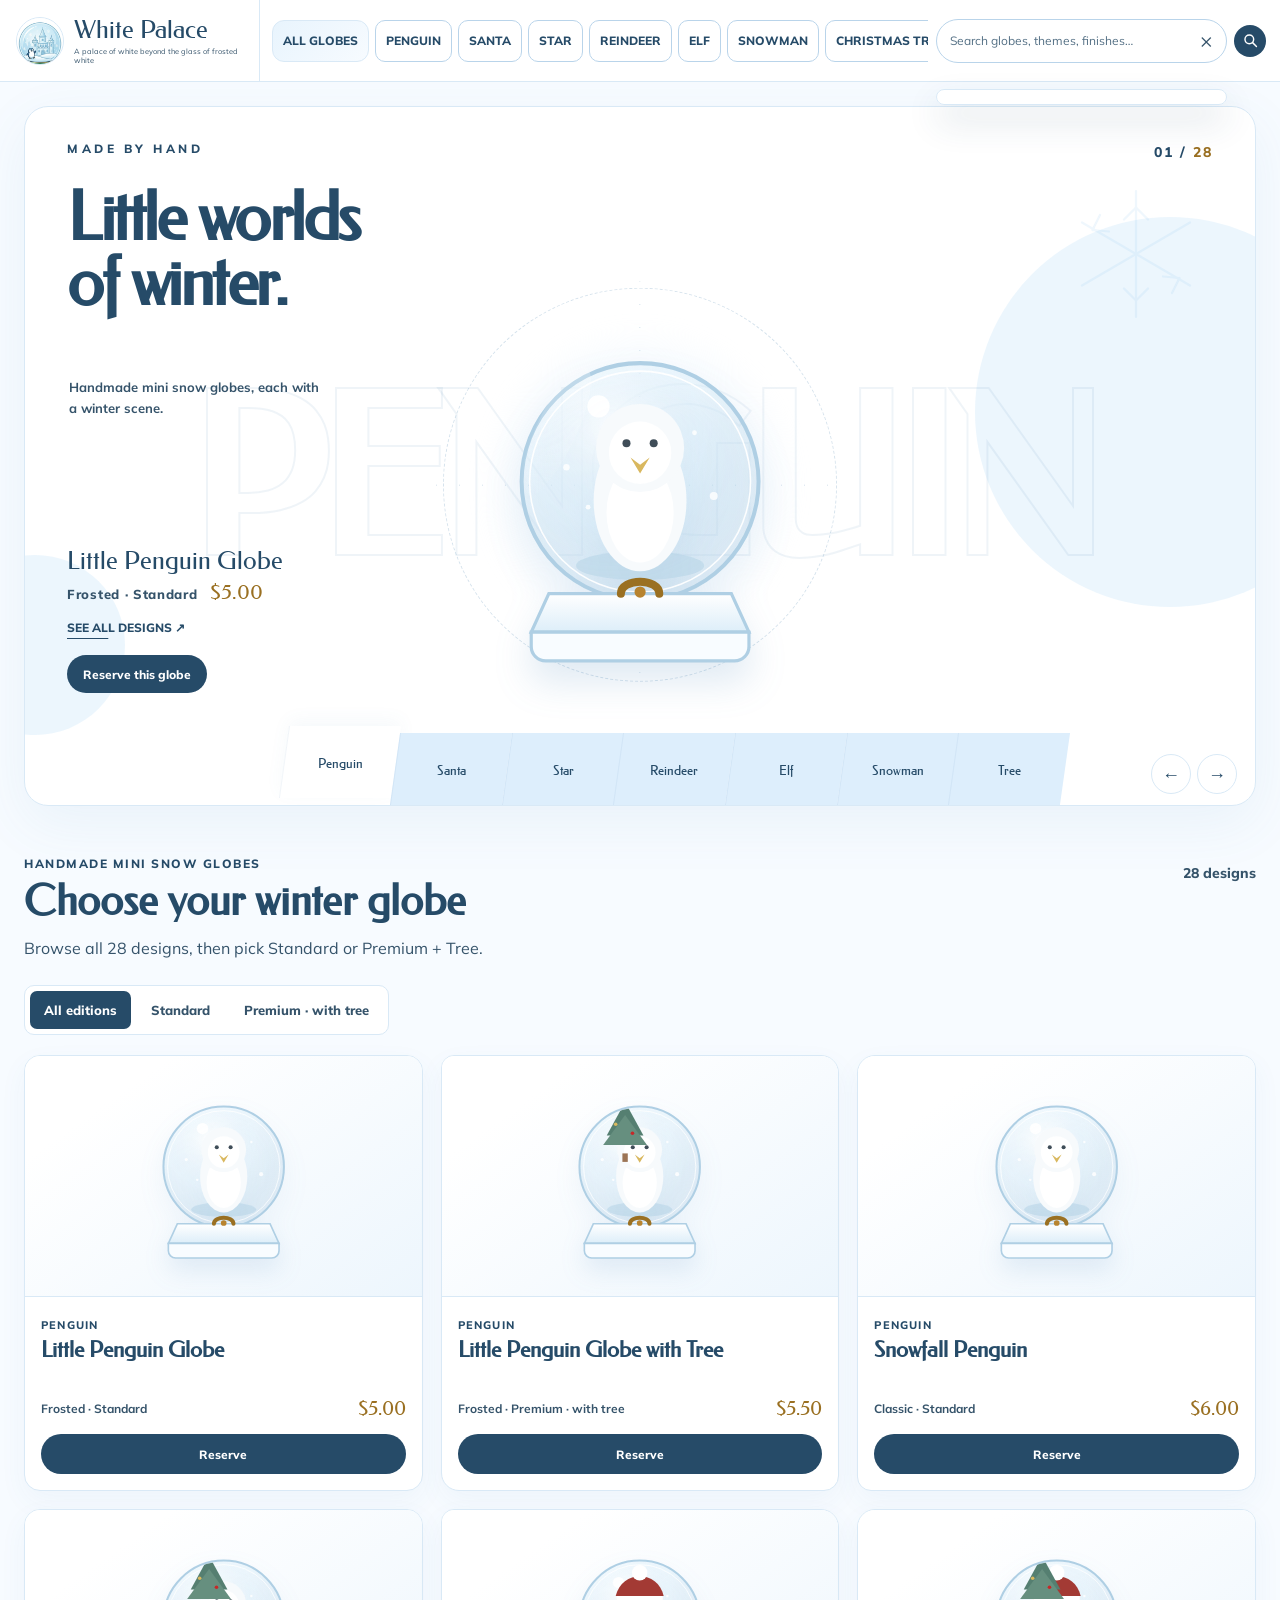
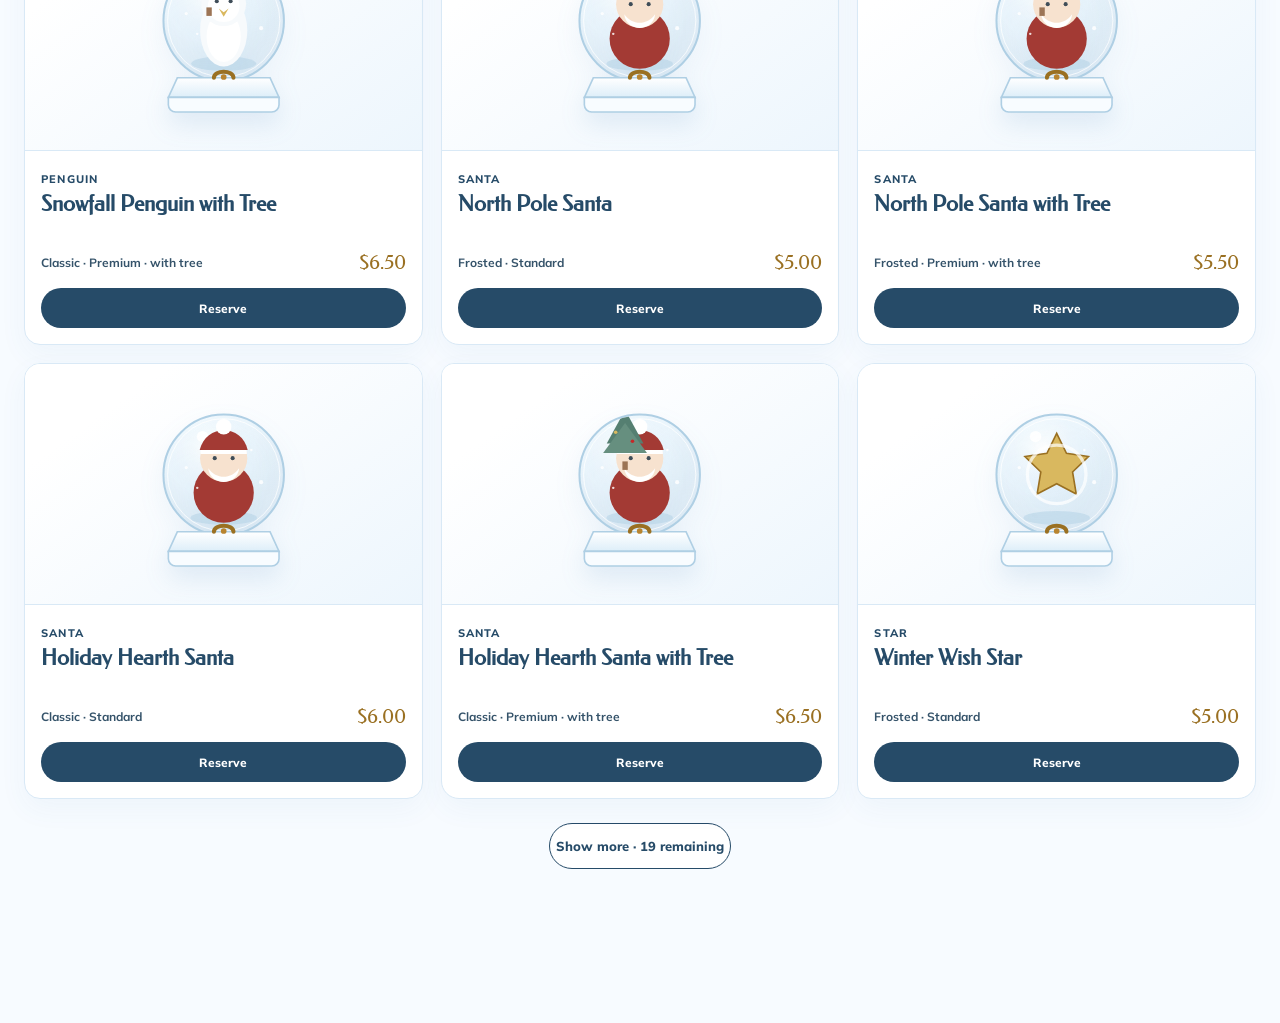
==== commit 39e8d0ba: "Polsihed Prices / UI" ====
--- a/index.html
+++ b/index.html
@@ -35,30 +35,32 @@
     </a>
 
     <nav class="category-nav" aria-label="Globe categories" id="themeFilters">
-      <button class="nav-box active" type="button" data-theme="All">All globes</button>
-      <button class="nav-box" type="button" data-theme="Penguin">Penguin</button>
-      <button class="nav-box" type="button" data-theme="Santa">Santa</button>
-      <button class="nav-box" type="button" data-theme="Star">Star</button>
-      <button class="nav-box" type="button" data-theme="Reindeer">Reindeer</button>
-      <button class="nav-box" type="button" data-theme="Elf">Elf</button>
-      <button class="nav-box" type="button" data-theme="Snowman">Snowman</button>
-      <button class="nav-box" type="button" data-theme="Christmas Tree">Tree</button>
+      <span class="theme-indicator" aria-hidden="true"></span>
+      <button class="nav-box active" type="button" data-theme="All" aria-pressed="true">All globes</button>
+      <button class="nav-box" type="button" data-theme="Penguin" aria-pressed="false">Penguin</button>
+      <button class="nav-box" type="button" data-theme="Santa" aria-pressed="false">Santa</button>
+      <button class="nav-box" type="button" data-theme="Star" aria-pressed="false">Star</button>
+      <button class="nav-box" type="button" data-theme="Reindeer" aria-pressed="false">Reindeer</button>
+      <button class="nav-box" type="button" data-theme="Elf" aria-pressed="false">Elf</button>
+      <button class="nav-box" type="button" data-theme="Snowman" aria-pressed="false">Snowman</button>
+      <button class="nav-box" type="button" data-theme="Christmas Tree" aria-pressed="false">Christmas Tree</button>
     </nav>
 
-    <div class="utility">
-      <button class="search" type="button" aria-label="Search snow globes" aria-expanded="false" aria-controls="searchPanel">
+    <form class="topbar-search" id="catalogSearchForm" role="search">
+      <label class="sr-only" for="globeSearch">Search the snow globe catalog</label>
+      <div class="search-field">
+        <input id="globeSearch" type="search" placeholder="Search globes, themes, finishes…" autocomplete="off" aria-controls="searchSuggestions" aria-expanded="false">
+        <button class="search-clear" id="clearSearch" type="button" aria-label="Clear search" hidden>×</button>
+      </div>
+      <button class="search-submit" type="submit" aria-label="Show matching globes">
         <svg width="19" height="19" viewBox="0 0 24 24" fill="none" aria-hidden="true">
           <circle cx="10.5" cy="10.5" r="5.5" stroke="currentColor" stroke-width="1.8"/>
           <path d="M15 15l4.5 4.5" stroke="currentColor" stroke-width="1.8" stroke-linecap="round"/>
         </svg>
       </button>
-    </div>
+      <div class="search-suggestions" id="searchSuggestions" role="listbox" aria-label="Matching snow globes" hidden></div>
+    </form>
   </header>
-
-  <div class="search-panel" id="searchPanel" role="search" aria-hidden="true">
-    <label for="globeSearch">Search the collection</label>
-    <input id="globeSearch" type="search" placeholder="Theme, finish or edition">
-  </div>
 
   <main>
     <section class="hero" id="hero" aria-label="Featured snow globes">
@@ -75,7 +77,7 @@
       <div class="hero-label">Made by hand</div>
       <h1 class="headline">Little worlds<br>of winter.</h1>
       <p class="hero-slogan">Handmade mini snow globes, each with a winter scene.</p>
-      <div class="counter" aria-live="polite"><span id="counterCurrent">01</span> / <span id="counterTotal">45</span></div>
+      <div class="counter" aria-live="polite"><span id="counterCurrent">01</span> / <span id="counterTotal">28</span></div>
 
       <h2 class="outline-word" id="outlineWord" aria-hidden="true">PENGUIN</h2>
 
@@ -109,9 +111,9 @@
         <div>
           <p class="eyebrow">Handmade mini snow globes</p>
           <h2 id="catalogTitle">Choose your winter globe</h2>
-          <p class="catalog-intro">Browse all 45 designs, then pick Standard or Premium + Tree.</p>
+          <p class="catalog-intro">Browse all 28 designs, then pick Standard or Premium + Tree.</p>
         </div>
-        <p class="catalog-count" id="catalogCount" aria-live="polite">45 designs</p>
+        <p class="catalog-count" id="catalogCount" aria-live="polite">28 designs</p>
       </div>
 
       <div class="catalog-controls">
--- a/styles.css
+++ b/styles.css
@@ -9,10 +9,11 @@
   --border: #d9e9f6;
   --gold: #9a7022;
   --nav-height: 82px;
+  --spring: cubic-bezier(0.22, 1, 0.36, 1);
 }
 
 * { box-sizing: border-box; }
-html { scroll-behavior: smooth; }
+html { scroll-behavior: smooth; scroll-padding-top: 16px; }
 body {
   margin: 0;
   min-width: 320px;
@@ -58,35 +59,75 @@
 .brand-name { color: var(--navy); font-family: "Federo",Georgia,serif; font-size: 25px; line-height: 1; white-space: nowrap; }
 .brand-slogan { max-width: 170px; margin-top: 5px; color: var(--slate); font-size: 7.5px; line-height: 1.2; }
 .brand:hover .brand-mark { border-color: #b9d4ea; }
-.category-nav { flex: 1; min-width: 0; display: flex; align-items: center; gap: 6px; padding: 0 12px; overflow-x: auto; scrollbar-width: none; }
+.category-nav { position: relative; flex: 1; min-width: 0; display: flex; align-items: center; gap: 6px; padding: 0 12px; overflow-x: auto; scrollbar-width: none; }
 .category-nav::-webkit-scrollbar { display: none; }
+.theme-indicator {
+  position: absolute; z-index: 0; top: 50%; left: 0; width: 0; height: 42px;
+  transform: translateY(-50%); border: 1px solid var(--border); border-radius: 12px;
+  background: linear-gradient(135deg,#e8f4fd,#f7fbff);
+  transition: left 460ms var(--spring),width 460ms var(--spring);
+  pointer-events: none;
+}
 .nav-box {
-  height: 42px; padding: 0 10px; border: 1px solid #b9d4ea; border-radius: 5px;
+  position: relative; z-index: 1; height: 42px; padding: 0 10px; border: 1px solid #b9d4ea; border-radius: 10px;
   background: var(--white); color: var(--navy); font-size: 12px; font-weight: 800;
-  text-transform: uppercase; white-space: nowrap; cursor: pointer; transition: 180ms ease;
-}
-.nav-box:hover, .nav-box.active { border-color: var(--ice-blue); background: var(--pale); transform: translateY(-1px); }
-.utility { margin-left: auto; display: flex; align-items: center; }
-.search {
-  width: 54px; height: 54px; flex: 0 0 54px; margin: 0 14px 0 0; border: 0;
-  border-radius: 50%; background: var(--navy); color: var(--white); cursor: pointer; transition: 180ms ease;
-}
-.search:hover { background: var(--ice-blue); transform: rotate(-8deg) scale(1.04); }
-.search-panel {
-  position: absolute; z-index: 29; top: calc(var(--nav-height) + 10px); right: 14px;
-  width: 320px; display: grid; gap: 8px; padding: 14px; border: 1px solid var(--border);
-  border-radius: 12px; background: var(--white); box-shadow: 0 14px 36px rgba(38,75,104,.14);
-  opacity: 0; transform: translateY(-8px); pointer-events: none; transition: 180ms ease;
-}
-.search-panel.open { opacity: 1; transform: translateY(0); pointer-events: auto; }
-.search-panel label { color: var(--navy); font-size: 12px; font-weight: 800; text-transform: uppercase; letter-spacing: 1px; }
-.search-panel input { height: 42px; border: 1px solid #b9d4ea; border-radius: 7px; padding: 0 12px; color: var(--navy); }
+  text-transform: uppercase; white-space: nowrap; cursor: pointer;
+  transition: transform 180ms var(--spring),border-color 180ms ease,background-color 180ms ease,box-shadow 180ms ease;
+}
+.nav-box:hover:not(.active) { border-color: var(--ice-blue); background: #f0f7fd; transform: translateY(-2px); }
+.nav-box.active { border-color: transparent; background: transparent; transform: none; }
+.nav-box:active { transform: scale(.97); }
+.topbar-search {
+  position: relative; z-index: 31; flex: 0 1 330px; min-width: 250px;
+  display: flex; align-items: center; gap: 7px; margin: 0 14px 0 8px;
+}
+.sr-only {
+  position: absolute; width: 1px; height: 1px; padding: 0; margin: -1px; overflow: hidden;
+  clip: rect(0,0,0,0); white-space: nowrap; border: 0;
+}
+.search-field {
+  min-width: 0; flex: 1; display: flex; align-items: center; gap: 3px; padding: 0 4px 0 13px;
+  border: 1px solid #b9d4ea; border-radius: 24px; background: var(--white);
+  transition: border-color 180ms ease,box-shadow 180ms ease,background-color 180ms ease;
+}
+.search-field:focus-within { border-color: var(--ice-blue); background: #fcfeff; box-shadow: 0 0 0 3px rgba(79,134,175,.12); }
+.search-field input {
+  width: 100%; min-width: 0; height: 42px; padding: 0; border: 0; outline: 0;
+  background: transparent; color: var(--navy); font-size: 12px;
+}
+.search-field input::placeholder { color: #536f84; opacity: 1; }
+.search-field input::-webkit-search-cancel-button { display: none; }
+.search-clear, .search-submit {
+  display: grid; place-items: center; flex: 0 0 32px; width: 32px; height: 32px;
+  border: 0; border-radius: 50%; cursor: pointer;
+  transition: transform 160ms var(--spring),background-color 160ms ease,color 160ms ease;
+}
+.search-clear { background: transparent; color: var(--slate); font-size: 21px; line-height: 1; }
+.search-clear:hover { background: var(--pale); color: var(--navy); }
+.search-submit { background: var(--navy); color: var(--white); }
+.search-submit:hover { background: var(--ice-blue); transform: scale(1.06); }
+.search-clear:active, .search-submit:active { transform: scale(.94); }
+.search-suggestions {
+  position: absolute; top: calc(100% + 8px); left: 0; right: 39px; z-index: 40;
+  display: grid; gap: 3px; padding: 7px; border: 1px solid var(--border); border-radius: 13px;
+  background: rgba(255,255,255,.98); box-shadow: 0 16px 34px rgba(38,75,104,.16);
+  animation: suggestions-enter 160ms var(--spring) both;
+}
+.search-suggestion {
+  width: 100%; min-height: 38px; padding: 8px 10px; overflow: hidden; border: 0; border-radius: 8px;
+  background: transparent; color: var(--navy); font-size: 12px; text-align: left; text-overflow: ellipsis;
+  white-space: nowrap; cursor: pointer; transition: background-color 140ms ease,transform 140ms var(--spring);
+}
+.search-suggestion:hover, .search-suggestion:focus-visible { background: var(--pale); transform: translateX(2px); }
 
 .hero {
   position: relative; z-index: 2; width: calc(100% - 48px); max-width: 1440px; height: 700px;
   margin: 24px auto 0; overflow: hidden; border: 1px solid var(--border); border-radius: 24px;
   background: var(--white); box-shadow: 0 18px 55px rgba(74,139,188,.08);
-}
+  animation: hero-enter 650ms var(--spring) both;
+}
+@keyframes hero-enter { from { opacity: 0; transform: translateY(14px); } to { opacity: 1; transform: translateY(0); } }
+@keyframes suggestions-enter { from { opacity: 0; transform: translateY(-5px); } to { opacity: 1; transform: translateY(0); } }
 .hero-circle, .hero-circle-small { position: absolute; z-index: 0; border-radius: 50%; background: rgba(221,238,252,.55); }
 .hero-circle { width: 390px; height: 390px; right: -110px; top: 110px; }
 .hero-circle-small { width: 180px; height: 180px; left: -80px; bottom: 70px; }
@@ -116,6 +157,11 @@
 .product-stage {
   position: absolute; z-index: 4; left: 50%; top: 50%; width: 410px; height: 410px;
   transform: translate(-50%,-43%); display: grid; place-items: center;
+  animation: stage-float 5.5s ease-in-out infinite;
+}
+@keyframes stage-float {
+  0%,100% { transform: translate(-50%,-43%); }
+  50% { transform: translate(-50%,calc(-43% - 5px)); }
 }
 .glow { position: absolute; width: 78%; aspect-ratio: 1; border-radius: 50%; background: radial-gradient(circle,rgba(177,214,240,.48) 0,rgba(221,238,252,.28) 48%,transparent 72%); filter: blur(8px); }
 .dial { position: absolute; inset: 2%; border: 1px dashed rgba(79,134,175,.23); border-radius: 50%; }
@@ -128,6 +174,16 @@
   position: relative; z-index: 3; width: 82%; height: 82%; display: grid; place-items: center;
   transition: opacity 260ms ease,transform 420ms cubic-bezier(.2,.7,.2,1);
   filter: drop-shadow(0 20px 18px rgba(63,127,181,.16));
+}
+.globe-art::after {
+  content: ""; position: absolute; z-index: 4; top: 13%; left: 19%; width: 12%; height: 42%;
+  border-radius: 50%; background: linear-gradient(180deg,rgba(255,255,255,.82),rgba(255,255,255,.04));
+  opacity: .3; transform: rotate(25deg); pointer-events: none;
+  animation: glass-glint 6s ease-in-out infinite;
+}
+@keyframes glass-glint {
+  0%,72%,100% { opacity: .2; transform: translateX(0) rotate(25deg); }
+  84% { opacity: .48; transform: translateX(11px) rotate(25deg); }
 }
 .globe-art.changing { opacity: 0; transform: translateY(14px) scale(.96); }
 .globe-art svg, .globe-art img { width: 100%; height: 100%; object-fit: contain; overflow: visible; }
@@ -136,27 +192,37 @@
 .product-meta { display: flex; align-items: baseline; gap: 12px; margin-bottom: 12px; color: var(--slate); }
 .variant { font-size: 13px; font-weight: 800; letter-spacing: .7px; }
 .price { color: var(--gold); font-family: "Federo",Georgia,serif; font-size: 21px; }
-.explore { display: inline-block; padding-bottom: 4px; border-bottom: 1px solid var(--navy); color: var(--navy); font-size: 12px; font-weight: 800; text-transform: uppercase; }
-.explore:hover { color: var(--gold); border-color: var(--gold); }
+.explore { display: inline-block; padding-bottom: 4px; color: var(--navy); font-size: 12px; font-weight: 800; text-transform: uppercase; }
+.explore::after {
+  content: ""; display: block; height: 1px; margin-top: 3px; background: currentColor;
+  transform: scaleX(.35); transform-origin: left; transition: transform 220ms var(--spring),background-color 180ms ease;
+}
+.explore span { display: inline-block; transition: transform 200ms var(--spring); }
+.explore:hover { color: var(--gold); }
+.explore:hover::after { transform: scaleX(1); }
+.explore:hover span { transform: translate(3px,-2px); }
 
 .bottom-area { position: absolute; z-index: 10; left: 0; right: 0; bottom: 0; }
 .tabs { width: calc(79% - 190px); height: 72px; margin-left: 21%; display: grid; grid-template-columns: repeat(7,1fr); }
 .tab {
   border: 0; border-left: 1px solid rgba(79,134,175,.08); background: var(--pale); color: var(--navy);
   cursor: pointer; font-family: "Federo",Georgia,serif; font-size: 13px; text-align: center;
-  transform: skewX(-8deg); transition: 180ms ease;
+  transform: skewX(-8deg); transition: transform 220ms var(--spring),background-color 180ms ease,box-shadow 180ms ease;
 }
 .tab span { display: block; transform: skewX(8deg); }
-.tab:hover { background: #cde3f8; }
+.tab:hover { background: #cde3f8; transform: skewX(-8deg) translateY(-2px); }
 .tab.active { background: var(--white); transform: skewX(-8deg) translateY(-7px); box-shadow: 0 -6px 18px rgba(79,134,175,.05); }
+.tab:active { transform: skewX(-8deg) scale(.97); }
 .hero-actions {
   position: absolute; right: 18px; bottom: 11px; display: flex; gap: 6px;
 }
 .hero-actions button {
   width: 40px; height: 40px; border: 1px solid var(--border); border-radius: 50%;
   background: var(--white); color: var(--navy); font-size: 18px; cursor: pointer;
-}
-.hero-actions button:hover { border-color: var(--ice-blue); background: var(--pale); }
+  transition: transform 180ms var(--spring),border-color 180ms ease,background-color 180ms ease,box-shadow 180ms ease;
+}
+.hero-actions button:hover { border-color: var(--ice-blue); background: var(--pale); transform: translateY(-2px); box-shadow: 0 5px 12px rgba(38,75,104,.1); }
+.hero-actions button:active { transform: scale(.96); }
 
 .catalog { width: calc(100% - 48px); max-width: 1440px; margin: 18px auto 90px; padding: 32px 0 64px; }
 .catalog-heading { display: flex; align-items: start; justify-content: space-between; margin-bottom: 24px; }
@@ -166,19 +232,29 @@
 .catalog-count { margin: 8px 0 0; color: var(--slate); font-size: 14px; font-weight: 800; white-space: nowrap; }
 .catalog-controls { margin-bottom: 20px; }
 .version-toggle { display: inline-flex; gap: 6px; padding: 5px; border: 1px solid var(--border); border-radius: 10px; background: var(--white); }
-.version-button { height: 38px; border: 0; border-radius: 7px; background: transparent; color: var(--slate); padding: 0 14px; font-size: 13px; font-weight: 800; cursor: pointer; }
+.version-button {
+  height: 38px; border: 0; border-radius: 7px; background: transparent; color: var(--slate); padding: 0 14px;
+  font-size: 13px; font-weight: 800; cursor: pointer;
+  transition: transform 160ms var(--spring),background-color 180ms ease,color 180ms ease;
+}
+.version-button:hover:not(.active) { background: #f0f7fd; color: var(--navy); }
 .version-button.active { background: var(--navy); color: var(--white); }
+.version-button:active { transform: scale(.97); }
 .product-grid { display: grid; grid-template-columns: repeat(3,minmax(0,1fr)); gap: 18px; }
 .product-card {
   min-width: 0; border: 1px solid var(--border); border-radius: 16px; background: var(--white);
   overflow: hidden; box-shadow: 0 10px 28px rgba(63,127,181,.05);
   transition: transform 160ms ease,box-shadow 180ms ease,border-color 180ms ease;
 }
+.product-card.catalog-reveal { opacity: 0; transform: translateY(14px); transition: opacity 480ms ease,transform 520ms var(--spring),box-shadow 180ms ease,border-color 180ms ease; }
+.catalog-reveal.is-visible { opacity: 1; transform: translateY(0); }
 .product-card:nth-child(3n+2) { border-radius: 13px 18px 15px 18px; }
 .product-card:nth-child(3n) { border-radius: 18px 14px 18px 14px; }
 .product-card:hover, .product-card:focus-within {
-  transform: translateY(-2px); border-color: #c4dced; box-shadow: 0 12px 30px rgba(63,127,181,.09);
-}
+  transform: translateY(-3px); border-color: #b6d5eb; box-shadow: 0 15px 32px rgba(63,127,181,.13);
+}
+.product-card.search-match { border-color: #a7cbe7; box-shadow: 0 0 0 2px rgba(143,196,238,.18),0 10px 28px rgba(63,127,181,.08); }
+.product-card.search-match .card-art { background: linear-gradient(145deg,#fff 20%,#e6f3fd 100%); }
 .card-art { height: 240px; display: grid; place-items: center; background: linear-gradient(145deg,#fff 20%,#edf6fd 100%); cursor: pointer; }
 .card-art svg { width: 78%; height: 78%; filter: drop-shadow(0 12px 12px rgba(63,127,181,.12)); }
 .card-body { padding: 16px; border-top: 1px solid var(--border); }
@@ -191,16 +267,20 @@
 .load-more {
   display: block; min-width: 180px; height: 46px; margin: 24px auto 0; border: 1px solid var(--navy);
   border-radius: 24px; background: var(--white); color: var(--navy); font-size: 13px; font-weight: 800; cursor: pointer;
-}
-.load-more:hover { background: var(--navy); color: var(--white); }
+  transition: transform 180ms var(--spring),background-color 180ms ease,color 180ms ease,box-shadow 180ms ease;
+}
+.load-more:hover { background: var(--navy); color: var(--white); transform: translateY(-2px); box-shadow: 0 8px 18px rgba(38,75,104,.15); }
+.load-more:active { transform: scale(.97); }
 .load-more.hidden { display: none; }
 
 .hero-preorder, .card-preorder {
   border: 0; border-radius: 22px; background: var(--navy); color: var(--white);
-  font-size: 12px; font-weight: 800; cursor: pointer; transition: 180ms ease;
+  font-size: 12px; font-weight: 800; cursor: pointer;
+  transition: transform 180ms var(--spring),background-color 180ms ease,box-shadow 180ms ease;
 }
 .hero-preorder { display: block; min-height: 38px; margin-top: 12px; padding: 0 16px; }
-.hero-preorder:hover, .card-preorder:hover { background: var(--ice-blue); transform: translateY(-1px); }
+.hero-preorder:hover, .card-preorder:hover { background: var(--ice-blue); transform: translateY(-2px); box-shadow: 0 7px 16px rgba(38,75,104,.16); }
+.hero-preorder:active, .card-preorder:active { transform: scale(.97); }
 .card-preorder { width: 100%; min-height: 40px; margin-top: 14px; }
 
 .preorder-dialog {
@@ -263,7 +343,7 @@
   .topbar { height: auto; min-height: var(--nav-height); flex-wrap: wrap; }
   .brand { height: var(--nav-height); }
   .category-nav { order: 3; flex: 0 0 100%; width: 100%; height: 54px; border-top: 1px solid var(--border); }
-  .utility { order: 2; height: var(--nav-height); }
+  .topbar-search { order: 2; flex: 1 1 300px; min-width: 250px; height: var(--nav-height); margin-left: auto; }
   .hero { height: 720px; }
   .hero-slogan { top: 230px; }
   .product-stage { top: 52%; }
@@ -277,10 +357,10 @@
   .brand-mark img { top: -15px; width: 92px; height: 92px; }
   .brand-name { font-size: 21px; }
   .brand-slogan { max-width: 155px; font-size: 7px; }
-  .utility { margin-left: auto; }
-  .search { width: 48px; height: 48px; flex-basis: 48px; margin-right: 10px; }
-  .search-panel { top: 124px; right: 10px; width: calc(100% - 20px); }
+  .topbar-search { min-width: 250px; margin: 0 10px; }
+  .search-field input { font-size: 11px; }
   .nav-box { height: 38px; font-size: 11px; }
+  .theme-indicator { height: 38px; }
   .hero { width: calc(100% - 20px); height: 760px; margin-top: 10px; border-radius: 18px; }
   .hero-label { top: 26px; left: 22px; }
   .counter { top: 27px; right: 22px; }
@@ -302,7 +382,7 @@
   .brand-mark { flex-basis: 40px; width: 40px; height: 40px; }
   .brand-mark img { top: -15px; width: 90px; height: 90px; }
   .brand-name { font-size: 19px; }
-  .search { width: 44px; height: 44px; flex-basis: 44px; }
+  .topbar-search { min-width: 250px; }
   .hero { height: 730px; }
   .headline { max-width: 300px; font-size: 42px; }
   .hero-slogan { top: 200px; }
@@ -311,9 +391,9 @@
   .product-name { font-size: 22px; }
   .variant { max-width: 150px; font-size: 11px; }
   .tabs { height: 58px; }
-  .catalog-heading { align-items: start; }
+  .catalog-heading { flex-direction: column; align-items: start; gap: 5px; }
   .catalog-heading h2 { font-size: 30px; }
-  .catalog-count { margin-top: 8px; }
+  .catalog-count { margin-top: 0; white-space: normal; }
   .version-toggle { width: 100%; display: grid; grid-template-columns: repeat(3,1fr); }
   .version-button { padding: 0 6px; font-size: 11px; }
   .product-grid { grid-template-columns: 1fr; }
@@ -329,6 +409,8 @@
 @media (prefers-reduced-motion:reduce) {
   html { scroll-behavior: auto; }
   .page-snow { display: none; }
-  .globe-art,.outline-word,.tab,.product-card { transition: none; }
-  .preorder-spinner { animation-duration: 1.5s; }
-}
+  .hero,.product-stage,.globe-art::after,.search-suggestions { animation: none; }
+  .globe-art,.outline-word,.tab,.product-card,.nav-box,.theme-indicator,.explore::after,.explore span { transition: none; }
+  .catalog-reveal { opacity: 1; transform: none; }
+  .preorder-spinner { animation: none; }
+}
